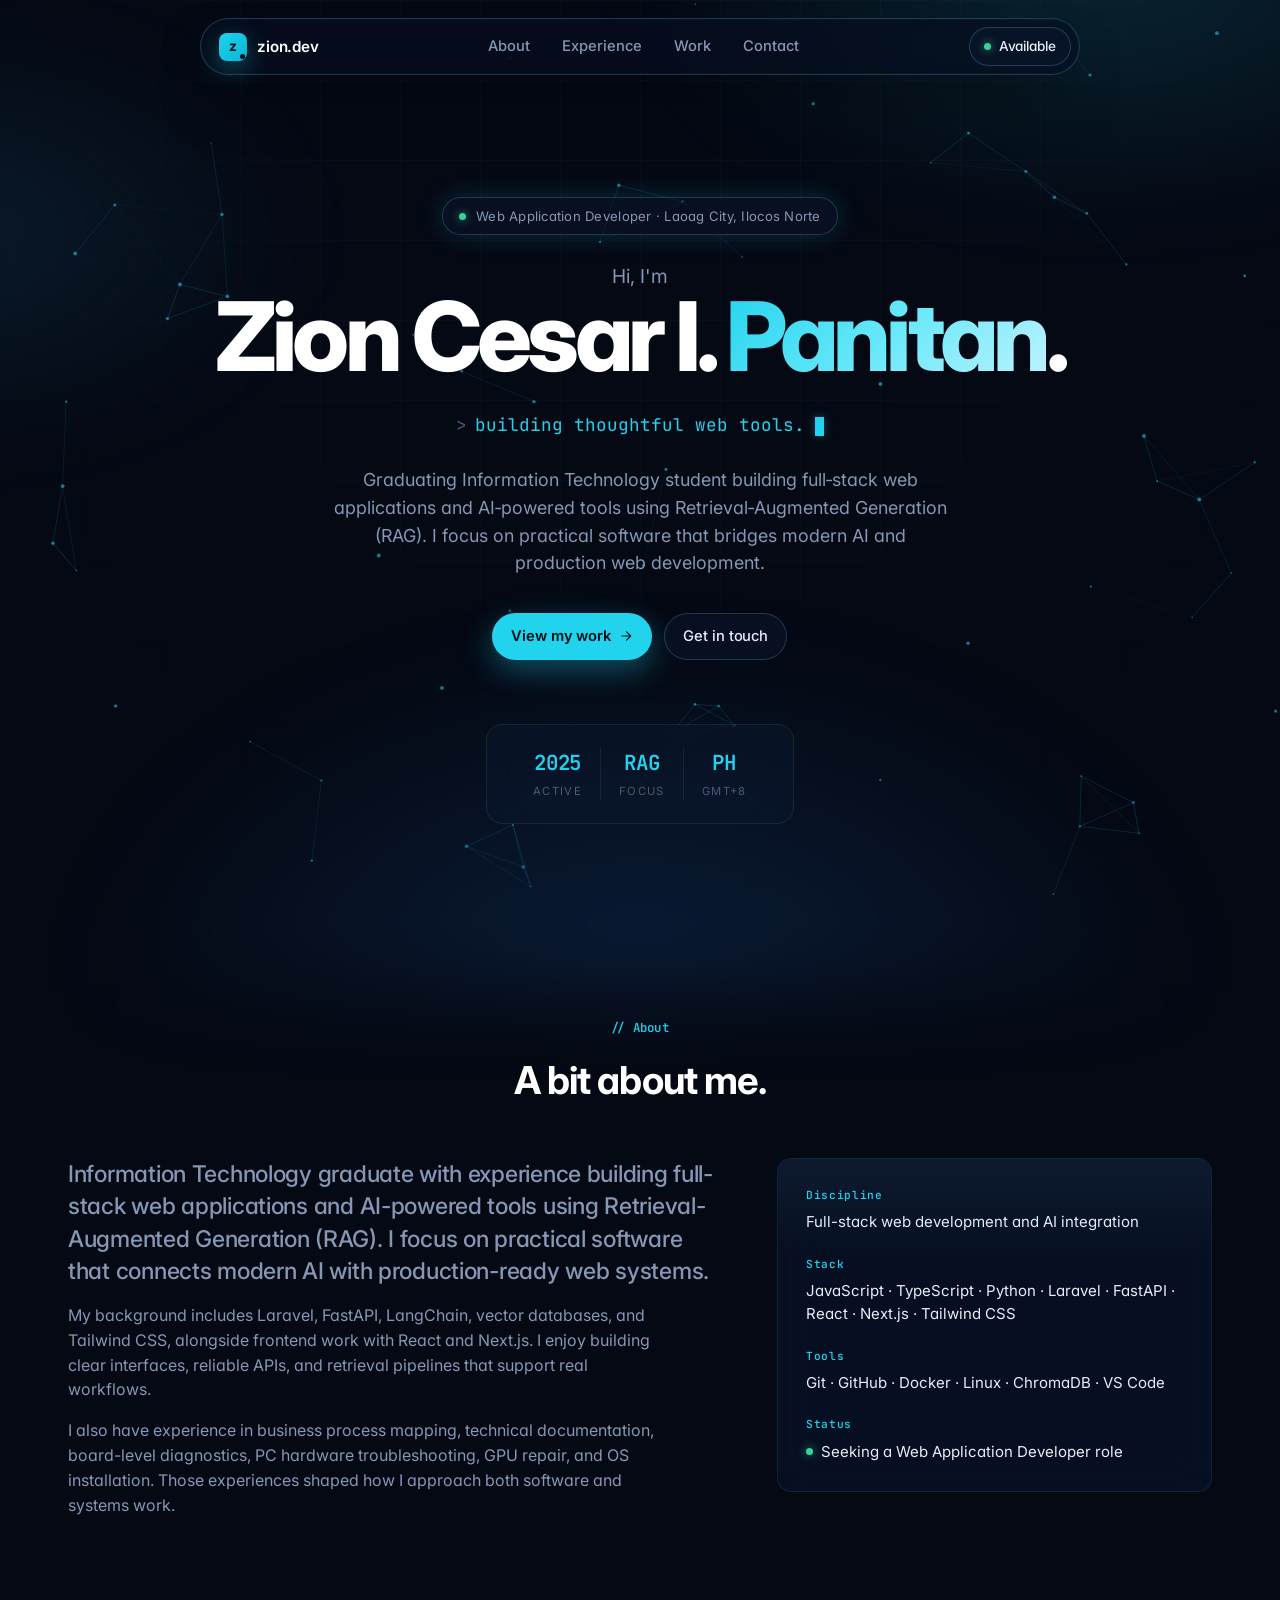
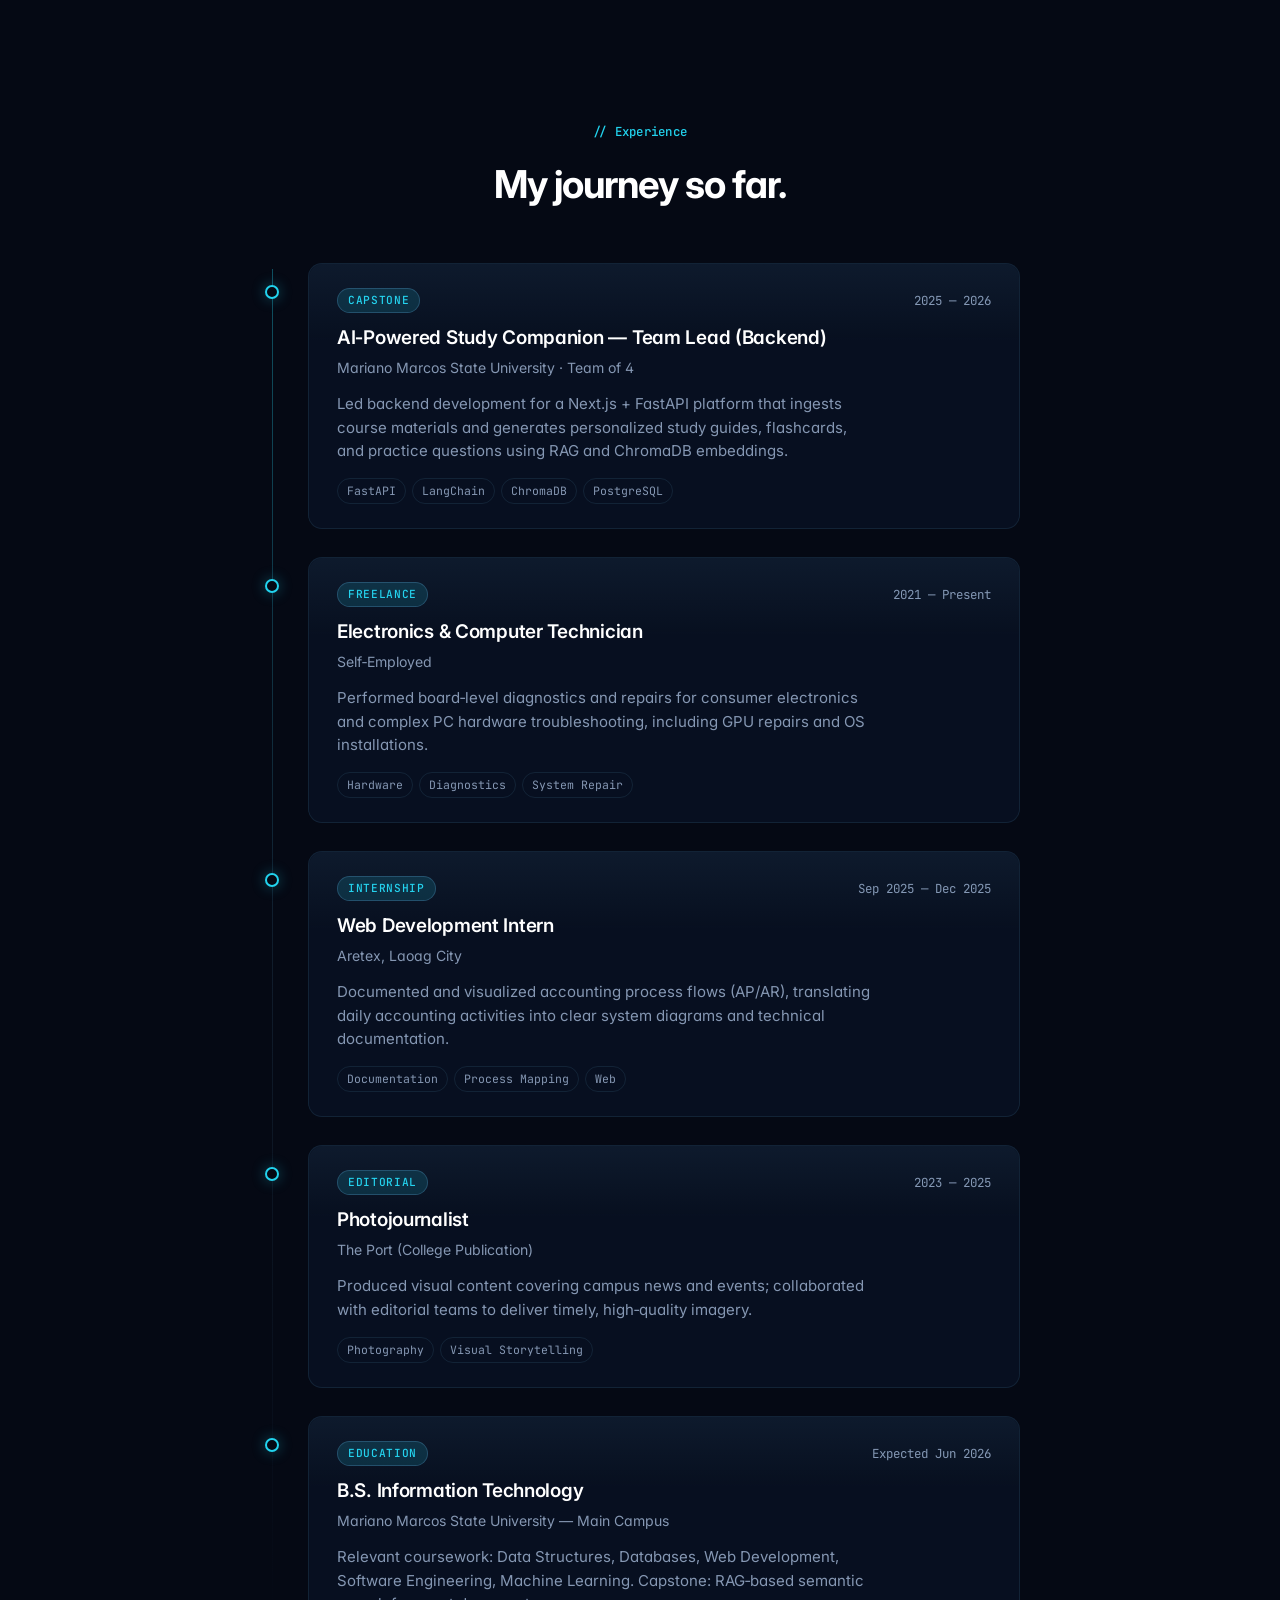
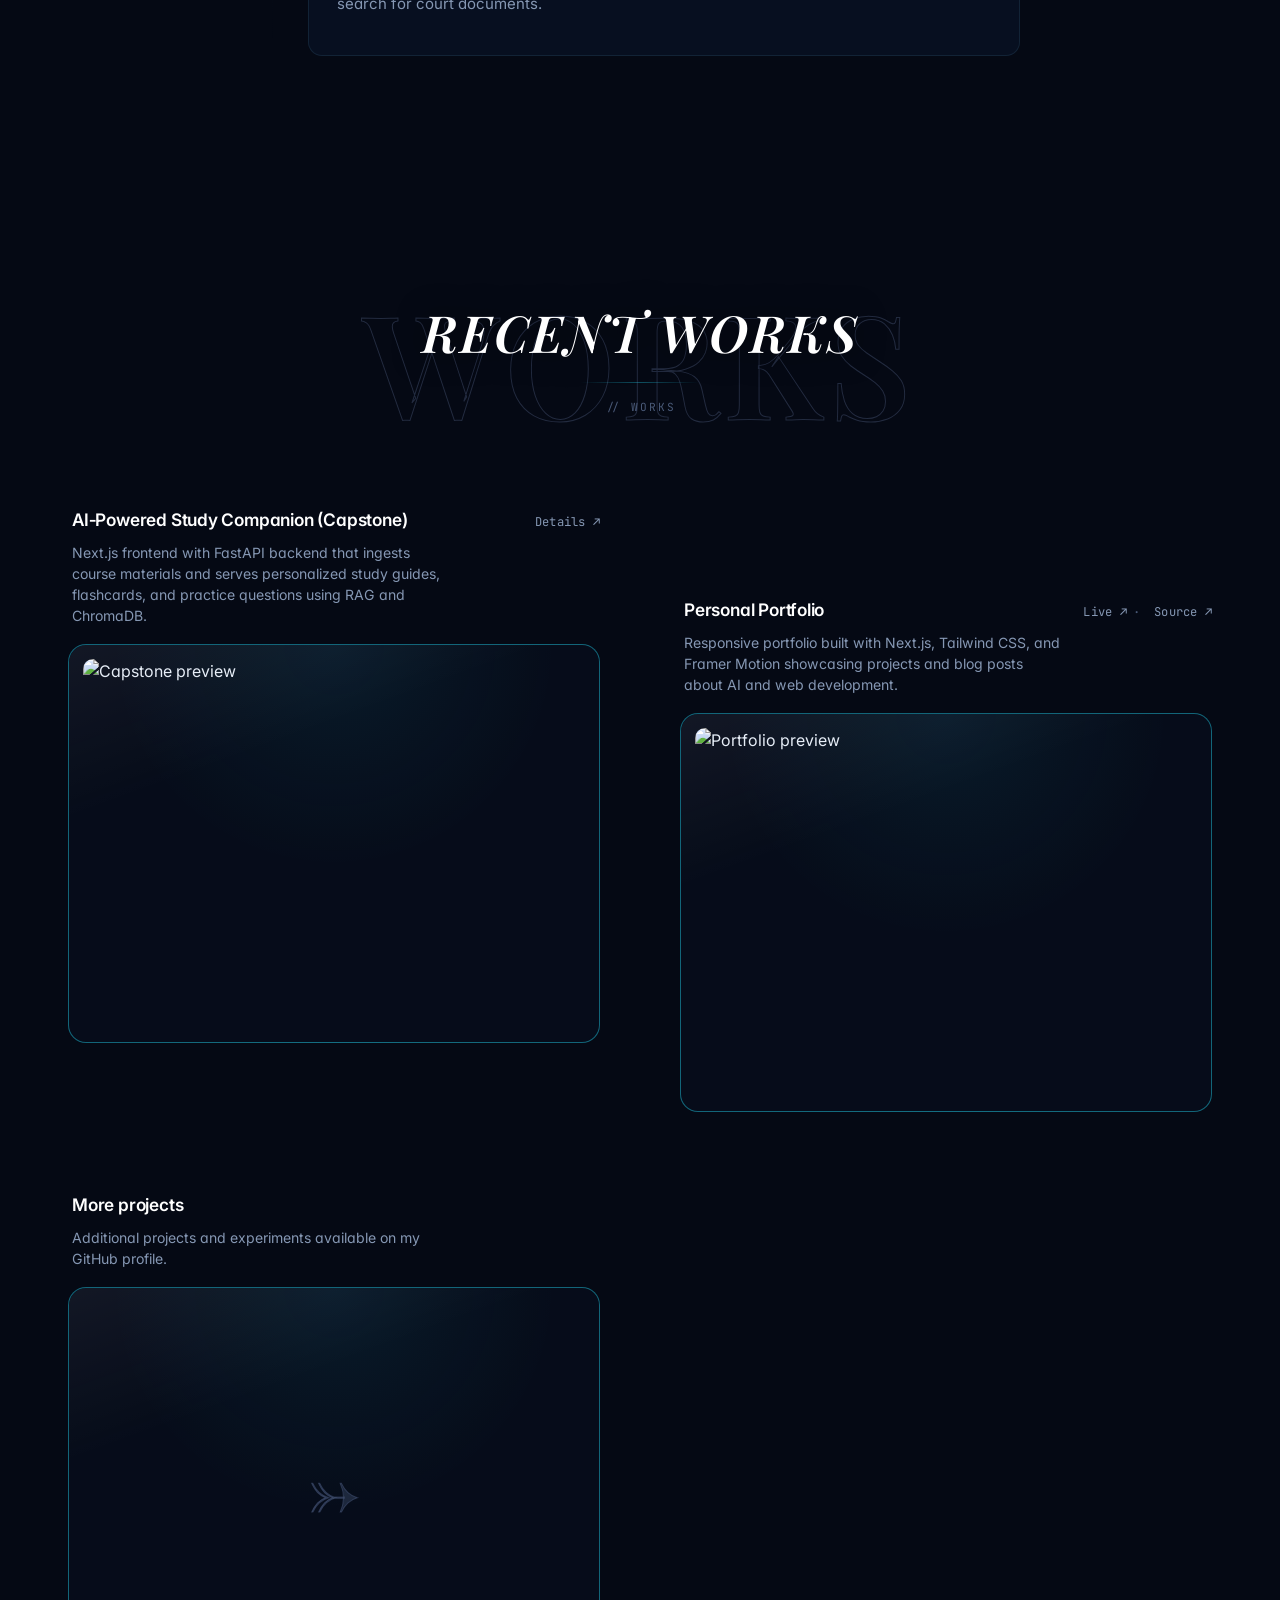
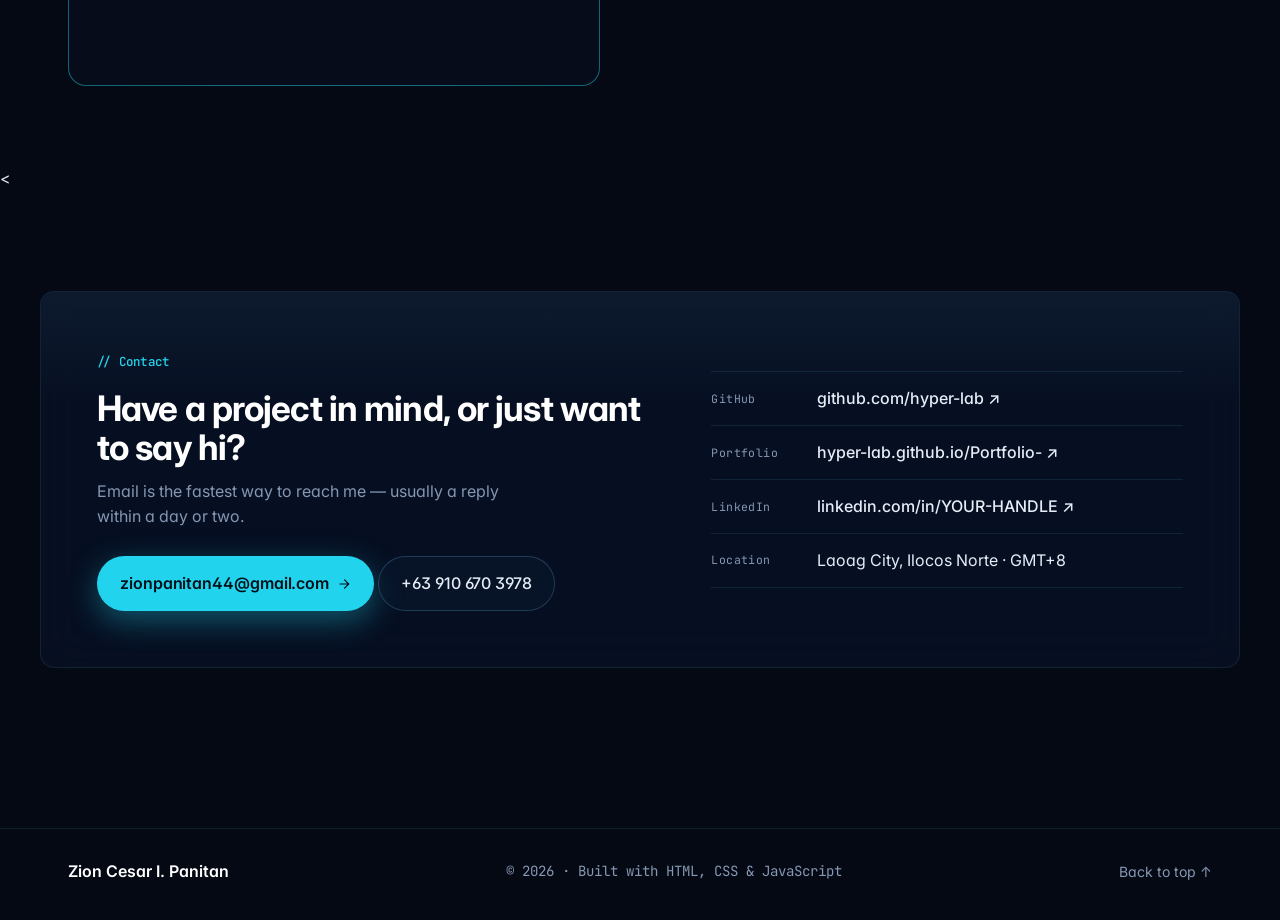
==== index.html @ 38866398 "Update about copy from resume" ====
<!DOCTYPE html>
<html lang="en">
<head>
  <meta charset="UTF-8" />
  <meta name="viewport" content="width=device-width, initial-scale=1.0" />
  <meta name="description" content="Information Technology graduate building full-stack web applications and AI-powered tools with RAG, FastAPI, Next.js, and Laravel." />
  <meta name="theme-color" content="#050914" />
  <title>Zion Cesar Panitan - Web Application Developer</title>

  <link rel="preconnect" href="https://fonts.googleapis.com" />
  <link rel="preconnect" href="https://fonts.gstatic.com" crossorigin />
  <link href="https://fonts.googleapis.com/css2?family=Inter:wght@300;400;500;600;700;800;900&family=JetBrains+Mono:wght@400;500&family=Playfair+Display:ital,wght@0,500;0,600;1,500;1,600&display=swap" rel="stylesheet" />

  <link rel="stylesheet" href="styles.css" />
</head>
<body>

  <canvas id="bg-canvas" aria-hidden="true"></canvas>
  <div class="grid-lines" aria-hidden="true"></div>
  <div class="bloom" aria-hidden="true"></div>

  <header class="site-header">
    <div class="nav-shell">
      <a href="#top" class="brand">
        <span class="brand-mark">
          <span>z</span>
          <span class="mark-dot"></span>
        </span>
        <span class="brand-text">zion.dev</span>
      </a>
      <nav class="nav">
        <ul class="nav-links" id="navLinks">
          <li><a href="#about">About</a></li>
          <li><a href="#experience">Experience</a></li>
          <li><a href="#work">Work</a></li>
          <li><a href="#contact">Contact</a></li>
        </ul>
      </nav>
      <div class="nav-actions">
        <a class="btn btn-pill-ghost" href="#contact">
          <span class="dot-live" aria-hidden="true"></span>
          <span>Available</span>
        </a>
        <button class="nav-toggle" aria-label="Open menu" aria-expanded="false">
          <span></span><span></span>
        </button>
      </div>
    </div>
  </header>

  <main id="top">
    <!-- HERO -->
    <section class="hero">
      <div class="container hero-inner">
        <p class="eyebrow" data-reveal>
          <span class="dot-live" aria-hidden="true"></span>
          <span>Web Application Developer · Laoag City, Ilocos Norte</span>
        </p>

        <h1 class="hero-title" data-reveal>
          <span class="hero-hi">Hi, I'm</span>
          <span class="hero-name">
            Zion Cesar I. <span class="title-accent">Panitan</span>.
          </span>
        </h1>

        <p class="hero-typing" data-reveal>
          <span class="prompt">&gt;</span>
          <span id="typed"></span><span class="caret" aria-hidden="true"></span>
        </p>

        <p class="hero-statement" data-reveal>
          Graduating Information Technology student building full‑stack web applications and AI‑powered tools using Retrieval‑Augmented Generation (RAG). I focus on practical software that bridges modern AI and production web development.
        </p>

        <div class="hero-actions" data-reveal>
          <a class="btn btn-primary" href="#work">
            View my work
            <svg width="14" height="14" viewBox="0 0 24 24" fill="none" stroke="currentColor" stroke-width="2" stroke-linecap="round" stroke-linejoin="round"><path d="M5 12h14M13 5l7 7-7 7"/></svg>
          </a>
          <a class="btn btn-ghost" href="#contact">Get in touch</a>
        </div>

        <div class="hero-stats" data-reveal>
          <div class="stat">
            <span class="stat-num">2025</span>
            <span class="stat-label">Active</span>
          </div>
          <div class="stat">
            <span class="stat-num">RAG</span>
            <span class="stat-label">Focus</span>
          </div>
          <div class="stat">
            <span class="stat-num">PH</span>
            <span class="stat-label">GMT+8</span>
          </div>
        </div>
      </div>
    </section>

    <!-- ABOUT -->
    <section id="about" class="about">
      <div class="container">
        <header class="section-head" data-reveal>
          <span class="section-label">// About</span>
          <h2 class="section-title">A bit about me.</h2>
        </header>

        <div class="about-cols">
          <div class="about-bio" data-reveal>
            <p class="about-lead">
              Information Technology graduate with experience building full-stack web applications and AI-powered tools using Retrieval-Augmented Generation (RAG). I focus on practical software that connects modern AI with production-ready web systems.
            </p>
            <p>
              My background includes Laravel, FastAPI, LangChain, vector databases, and Tailwind CSS, alongside frontend work with React and Next.js. I enjoy building clear interfaces, reliable APIs, and retrieval pipelines that support real workflows.
            </p>
            <p>
              I also have experience in business process mapping, technical documentation, board-level diagnostics, PC hardware troubleshooting, GPU repair, and OS installation. Those experiences shaped how I approach both software and systems work.
            </p>
          </div>

          <aside class="about-aside glass" data-reveal>
            <div class="aside-block">
              <h4>Discipline</h4>
              <p>Full-stack web development and AI integration</p>
            </div>
            <div class="aside-block">
              <h4>Stack</h4>
              <p>JavaScript · TypeScript · Python · Laravel · FastAPI · React · Next.js · Tailwind CSS</p>
            </div>
            <div class="aside-block">
              <h4>Tools</h4>
              <p>Git · GitHub · Docker · Linux · ChromaDB · VS Code</p>
            </div>
            <div class="aside-block">
              <h4>Status</h4>
              <p><span class="dot-live"></span> Seeking a Web Application Developer role</p>
            </div>
          </aside>
        </div>
      </div>
    </section>

    <!-- EXPERIENCE / TIMELINE -->
    <section id="experience" class="experience">
      <div class="container">
        <header class="section-head" data-reveal>
          <span class="section-label">// Experience</span>
          <h2 class="section-title">My journey so far.</h2>
        </header>

        <ol class="timeline" role="list">
          <li class="tl-item" data-reveal>
            <span class="tl-dot" aria-hidden="true"></span>
            <article class="tl-card glass">
              <header class="tl-head">
                <span class="tl-tag">Capstone</span>
                <span class="tl-date">2025 — 2026</span>
              </header>
              <h3 class="tl-role">AI‑Powered Study Companion — Team Lead (Backend)</h3>
              <p class="tl-org">Mariano Marcos State University · Team of 4</p>
              <p class="tl-body">
                Led backend development for a Next.js + FastAPI platform that ingests course materials and generates personalized study guides, flashcards, and practice questions using RAG and ChromaDB embeddings.
              </p>
              <ul class="tl-tags">
                <li>FastAPI</li><li>LangChain</li><li>ChromaDB</li><li>PostgreSQL</li>
              </ul>
            </article>
          </li>

          <li class="tl-item" data-reveal>
            <span class="tl-dot" aria-hidden="true"></span>
            <article class="tl-card glass">
              <header class="tl-head">
                <span class="tl-tag">Freelance</span>
                <span class="tl-date">2021 — Present</span>
              </header>
              <h3 class="tl-role">Electronics &amp; Computer Technician</h3>
              <p class="tl-org">Self‑Employed</p>
              <p class="tl-body">
                Performed board‑level diagnostics and repairs for consumer electronics and complex PC hardware troubleshooting, including GPU repairs and OS installations.
              </p>
              <ul class="tl-tags">
                <li>Hardware</li><li>Diagnostics</li><li>System Repair</li>
              </ul>
            </article>
          </li>

          <li class="tl-item" data-reveal>
            <span class="tl-dot" aria-hidden="true"></span>
            <article class="tl-card glass">
              <header class="tl-head">
                <span class="tl-tag">Internship</span>
                <span class="tl-date">Sep 2025 — Dec 2025</span>
              </header>
              <h3 class="tl-role">Web Development Intern</h3>
              <p class="tl-org">Aretex, Laoag City</p>
              <p class="tl-body">
                Documented and visualized accounting process flows (AP/AR), translating daily accounting activities into clear system diagrams and technical documentation.
              </p>
              <ul class="tl-tags">
                <li>Documentation</li><li>Process Mapping</li><li>Web</li>
              </ul>
            </article>
          </li>

          <li class="tl-item" data-reveal>
            <span class="tl-dot" aria-hidden="true"></span>
            <article class="tl-card glass">
              <header class="tl-head">
                <span class="tl-tag">Editorial</span>
                <span class="tl-date">2023 — 2025</span>
              </header>
              <h3 class="tl-role">Photojournalist</h3>
              <p class="tl-org">The Port (College Publication)</p>
              <p class="tl-body">
                Produced visual content covering campus news and events; collaborated with editorial teams to deliver timely, high‑quality imagery.
              </p>
              <ul class="tl-tags">
                <li>Photography</li><li>Visual Storytelling</li>
              </ul>
            </article>
          </li>

          <li class="tl-item" data-reveal>
            <span class="tl-dot" aria-hidden="true"></span>
            <article class="tl-card glass">
              <header class="tl-head">
                <span class="tl-tag">Education</span>
                <span class="tl-date">Expected Jun 2026</span>
              </header>
              <h3 class="tl-role">B.S. Information Technology</h3>
              <p class="tl-org">Mariano Marcos State University — Main Campus</p>
              <p class="tl-body">
                Relevant coursework: Data Structures, Databases, Web Development, Software Engineering, Machine Learning. Capstone: RAG‑based semantic search for court documents.
              </p>
            </article>
          </li>
        </ol>
      </div>
    </section>

    <!-- PREVIOUS WORK -->
    <section id="work" class="works-section">
      <div class="container">
        <header class="works-head" data-reveal>
          <h2 class="works-title">
            <span class="works-title-ghost" aria-hidden="true">WORKS</span>
            <span class="works-title-real">Recent Works</span>
          </h2>
          <span class="works-rule" aria-hidden="true"></span>
          <span class="works-bottom-label">// works</span>
        </header>

        <ul class="works-cards" role="list">
          <li class="wc-item" data-reveal>
            <header class="wc-meta">
              <div class="wc-meta-top">
                <h3 class="wc-title">AI‑Powered Study Companion (Capstone)</h3>
                <div class="wc-links">
                  <a href="#" target="_blank" rel="noopener">Details ↗</a>
                </div>
              </div>
              <p class="wc-desc">Next.js frontend with FastAPI backend that ingests course materials and serves personalized study guides, flashcards, and practice questions using RAG and ChromaDB.</p>
            </header>
            <a class="wc-card" href="#" target="_blank" rel="noopener">
              <img src="https://via.placeholder.com/640x360?text=Capstone+Preview" alt="Capstone preview" loading="lazy" />
            </a>
          </li>

          <li class="wc-item" data-reveal>
            <header class="wc-meta">
              <div class="wc-meta-top">
                <h3 class="wc-title">Personal Portfolio</h3>
                <div class="wc-links">
                  <a href="https://hyper-lab.github.io/Portfolio-/" target="_blank" rel="noopener">Live ↗</a>
                  <a href="https://github.com/hyper-lab/Portfolio-" target="_blank" rel="noopener">Source ↗</a>
                </div>
              </div>
              <p class="wc-desc">Responsive portfolio built with Next.js, Tailwind CSS, and Framer Motion showcasing projects and blog posts about AI and web development.</p>
            </header>
            <a class="wc-card" href="https://hyper-lab.github.io/Portfolio-/" target="_blank" rel="noopener">
              <img src="https://via.placeholder.com/640x360?text=Portfolio+Preview" alt="Portfolio preview" loading="lazy" />
            </a>
          </li>

          <li class="wc-item" data-reveal>
            <header class="wc-meta">
              <h3 class="wc-title">More projects</h3>
              <p class="wc-desc">Additional projects and experiments available on my GitHub profile.</p>
            </header>
            <a class="wc-card wc-card-empty" href="https://github.com/hyper-lab" target="_blank" rel="noopener">
              <span class="wc-empty">→</span>
            </a>
          </li>
        </ul>
      </div>
    </section>

    <             
    <section id="contact" class="contact">
      <div class="container contact-shell glass" data-reveal>
        <div class="contact-text">
          <span class="section-label">// Contact</span>
          <h2 class="contact-headline">
            Have a project in mind, or just want to say hi?
          </h2>
          <p class="contact-sub">Email is the fastest way to reach me — usually a reply within a day or two.</p>

          <a class="btn btn-primary btn-lg" href="mailto:zionpanitan44@gmail.com">
            zionpanitan44@gmail.com
            <svg width="14" height="14" viewBox="0 0 24 24" fill="none" stroke="currentColor" stroke-width="2" stroke-linecap="round" stroke-linejoin="round"><path d="M5 12h14M13 5l7 7-7 7"/></svg>
          </a>
          <a class="btn btn-ghost btn-lg" href="tel:+639106703978">+63 910 670 3978</a>
        </div>

        <ul class="contact-list">
          <li>
            <span class="ck">GitHub</span>
            <a href="https://github.com/hyper-lab" target="_blank" rel="noopener">github.com/hyper-lab ↗</a>
          </li>
          <li>
            <span class="ck">Portfolio</span>
            <a href="https://hyper-lab.github.io/Portfolio-/" target="_blank" rel="noopener">hyper-lab.github.io/Portfolio- ↗</a>
          </li>
          <li>
            <span class="ck">LinkedIn</span>
            <a href="https://linkedin.com/in/YOUR-HANDLE" target="_blank" rel="noopener">linkedin.com/in/YOUR-HANDLE ↗</a>
          </li>
          <li>
            <span class="ck">Location</span>
            <span>Laoag City, Ilocos Norte · GMT+8</span>
          </li>
        </ul>
      </div>
    </section>
  </main>

  <footer class="site-footer">
    <div class="container footer-inner">
      <p class="foot-name">Zion Cesar I. Panitan</p>
      <p class="foot-meta">© <span id="year"></span> · Built with HTML, CSS &amp; JavaScript</p>
      <a href="#top" class="foot-top">Back to top ↑</a>
    </div>
  </footer>

  <script src="script.js"></script>
</body>
</html>
---- styles.css ----
/* ============ Tokens ============ */
:root {
  --bg: #050914;
  --bg-2: #07101e;
  --bg-3: #0a1730;
  --ink: #e6edf7;
  --ink-strong: #ffffff;
  --muted: #8597b3;
  --muted-2: #4a5a78;
  --line: rgba(120, 200, 255, 0.10);
  --line-strong: rgba(120, 200, 255, 0.22);
  --line-grid: rgba(120, 200, 255, 0.05);
  --accent: #22d3ee;
  --accent-2: #06b6d4;
  --accent-3: #67e8f9;
  --accent-soft: rgba(34, 211, 238, 0.14);
  --accent-glow: rgba(34, 211, 238, 0.35);
  --accent-glow-soft: rgba(34, 211, 238, 0.18);
  --glass-bg: rgba(13, 25, 48, 0.45);
  --glass-bg-strong: rgba(20, 35, 65, 0.6);
  --shadow-soft: 0 30px 60px -20px rgba(0, 0, 0, 0.7);
  --shadow-glow: 0 30px 80px -20px rgba(34, 211, 238, 0.25);
  --max-w: 1200px;
  --gutter: 28px;
  --radius: 14px;
}

* { box-sizing: border-box; }
html {
  scroll-behavior: smooth;
  background: var(--bg);
}
body {
  margin: 0;
  font-family: "Inter", -apple-system, BlinkMacSystemFont, "Segoe UI", Roboto, sans-serif;
  font-size: 16px;
  line-height: 1.55;
  background: transparent;
  color: var(--ink);
  -webkit-font-smoothing: antialiased;
  -moz-osx-font-smoothing: grayscale;
  font-feature-settings: "ss01", "cv11", "calt";
  overflow-x: hidden;
  position: relative;
  z-index: 0;
}
.site-header, main, .site-footer { position: relative; z-index: 1; }
img, svg { display: block; max-width: 100%; }
a { color: inherit; text-decoration: none; }
::selection { background: var(--accent); color: #001018; }

.container {
  width: 100%;
  max-width: var(--max-w);
  margin-inline: auto;
  padding-inline: var(--gutter);
}

/* ============ Animated background ============ */
#bg-canvas {
  position: fixed;
  inset: 0;
  width: 100%;
  height: 100%;
  z-index: -3;
  pointer-events: none;
}
.grid-lines {
  position: fixed;
  inset: 0;
  z-index: -2;
  pointer-events: none;
  background-image:
    linear-gradient(var(--line-grid) 1px, transparent 1px),
    linear-gradient(90deg, var(--line-grid) 1px, transparent 1px);
  background-size: 80px 80px;
  -webkit-mask-image: radial-gradient(ellipse at 50% 0%, black 35%, transparent 80%);
  mask-image: radial-gradient(ellipse at 50% 0%, black 35%, transparent 80%);
  opacity: 0.6;
}
.bloom {
  position: fixed;
  inset: -10%;
  z-index: -1;
  pointer-events: none;
  background:
    radial-gradient(45% 35% at 80% 5%, var(--accent-soft), transparent 70%),
    radial-gradient(35% 30% at 5% 30%, rgba(56, 189, 248, 0.10), transparent 70%),
    radial-gradient(45% 40% at 50% 100%, rgba(15, 50, 95, 0.5), transparent 80%);
  filter: blur(40px);
}

/* ============ Glass utility ============ */
.glass {
  position: relative;
  background: var(--glass-bg);
  border: 1px solid var(--line);
  border-radius: var(--radius);
  backdrop-filter: blur(20px) saturate(140%);
  -webkit-backdrop-filter: blur(20px) saturate(140%);
}
.glass::before {
  content: "";
  position: absolute; inset: 0;
  border-radius: inherit;
  pointer-events: none;
  background: linear-gradient(180deg, rgba(120, 200, 255, 0.06), rgba(120, 200, 255, 0) 30%);
}

/* ============ Reveal animation ============ */
[data-reveal] {
  opacity: 0;
  transform: translateY(20px);
  transition: opacity 0.7s cubic-bezier(0.22, 1, 0.36, 1), transform 0.7s cubic-bezier(0.22, 1, 0.36, 1);
  will-change: opacity, transform;
}
[data-reveal].is-visible {
  opacity: 1;
  transform: translateY(0);
}

/* ============ Header ============ */
.site-header {
  position: sticky; top: 18px; z-index: 50;
  padding-inline: var(--gutter);
}
.nav-shell {
  display: flex;
  align-items: center;
  gap: 18px;
  width: 100%;
  max-width: 880px;
  margin-inline: auto;
  padding: 8px 8px 8px 18px;
  background: rgba(8, 14, 28, 0.7);
  backdrop-filter: blur(20px) saturate(180%);
  -webkit-backdrop-filter: blur(20px) saturate(180%);
  border: 1px solid var(--line-strong);
  border-radius: 999px;
  box-shadow: var(--shadow-soft), 0 0 0 1px rgba(34, 211, 238, 0.04) inset;
}
.brand {
  display: inline-flex;
  align-items: center;
  gap: 10px;
  color: var(--ink-strong);
  font-weight: 600;
  letter-spacing: -0.01em;
  font-size: 0.95rem;
}
.brand-mark {
  position: relative;
  width: 28px; height: 28px;
  display: inline-grid; place-items: center;
  background: linear-gradient(135deg, var(--accent), var(--accent-2));
  color: #001018;
  border-radius: 8px;
  font-weight: 700;
  font-size: 0.85rem;
  box-shadow: 0 8px 24px var(--accent-glow);
}
.brand-mark .mark-dot {
  position: absolute; right: 2px; bottom: 2px;
  width: 5px; height: 5px;
  background: #001018;
  border-radius: 999px;
}

.nav { margin-inline: auto; }
.nav-links {
  display: flex; gap: 4px;
  list-style: none; padding: 0; margin: 0;
}
.nav-links a {
  display: inline-block;
  padding: 8px 14px;
  border-radius: 999px;
  color: var(--muted);
  font-size: 0.92rem;
  font-weight: 500;
  transition: color 0.18s, background 0.18s;
}
.nav-links a:hover {
  color: var(--accent);
  background: var(--accent-soft);
}

.nav-actions { display: flex; gap: 8px; align-items: center; }

.btn {
  display: inline-flex;
  align-items: center;
  gap: 8px;
  padding: 11px 18px;
  border-radius: 999px;
  font-size: 0.92rem;
  font-weight: 500;
  letter-spacing: -0.005em;
  border: 1px solid transparent;
  transition: transform 0.18s, background 0.18s, border-color 0.18s, box-shadow 0.18s, color 0.18s;
  cursor: pointer;
}
.btn-sm { padding: 9px 16px; font-size: 0.88rem; }
.btn-lg { padding: 14px 22px; font-size: 1rem; }
.btn-primary {
  background: var(--accent);
  color: #001018;
  font-weight: 600;
  box-shadow: 0 10px 30px var(--accent-glow), 0 0 0 1px rgba(34, 211, 238, 0.3) inset;
}
.btn-primary:hover {
  transform: translateY(-1px);
  background: var(--accent-3);
  box-shadow: 0 14px 40px var(--accent-glow), 0 0 0 1px rgba(34, 211, 238, 0.4) inset;
}
.btn-primary svg { transition: transform 0.18s; }
.btn-primary:hover svg { transform: translate(2px, -2px); }

.btn-ghost {
  background: var(--glass-bg);
  border-color: var(--line-strong);
  color: var(--ink);
}
.btn-ghost:hover {
  background: var(--glass-bg-strong);
  border-color: var(--accent);
  color: var(--accent);
  box-shadow: 0 0 24px var(--accent-glow-soft);
}
.btn-pill-ghost {
  display: inline-flex;
  align-items: center;
  gap: 8px;
  padding: 8px 14px;
  background: var(--glass-bg);
  border: 1px solid var(--line-strong);
  color: var(--ink);
  font-size: 0.85rem;
  font-weight: 500;
  border-radius: 999px;
  transition: background 0.18s, border-color 0.18s, box-shadow 0.18s;
}
.btn-pill-ghost:hover {
  background: var(--glass-bg-strong);
  border-color: var(--accent);
  box-shadow: 0 0 18px var(--accent-glow-soft);
}
.dot-live {
  width: 7px; height: 7px;
  background: #34d399;
  border-radius: 999px;
  display: inline-block;
  box-shadow: 0 0 10px rgba(52, 211, 153, 0.7);
  position: relative;
  animation: pulse-dot 2s ease-in-out infinite;
}
@keyframes pulse-dot {
  0%, 100% { box-shadow: 0 0 8px rgba(52, 211, 153, 0.5); }
  50%      { box-shadow: 0 0 18px rgba(52, 211, 153, 0.9); }
}

.nav-toggle {
  display: none;
  flex-direction: column; gap: 4px;
  background: transparent;
  border: 1px solid var(--line-strong);
  border-radius: 999px;
  width: 38px; height: 38px;
  align-items: center; justify-content: center;
  cursor: pointer;
  color: var(--ink);
}
.nav-toggle span {
  display: block; width: 14px; height: 1.5px;
  background: currentColor;
  transition: transform 0.2s;
}
.nav-toggle[aria-expanded="true"] span:nth-child(1) { transform: translateY(2.5px) rotate(45deg); }
.nav-toggle[aria-expanded="true"] span:nth-child(2) { transform: translateY(-2.5px) rotate(-45deg); }

/* ============ Hero ============ */
.hero { padding: 80px 0 0; position: relative; }
.hero-inner {
  display: flex;
  flex-direction: column;
  align-items: center;
  text-align: center;
  padding-block: 60px 90px;
}

.eyebrow {
  display: inline-flex;
  align-items: center;
  gap: 10px;
  margin: 0 0 32px;
  padding: 8px 16px;
  background: var(--glass-bg);
  border: 1px solid var(--line-strong);
  border-radius: 999px;
  font-size: 0.82rem;
  letter-spacing: 0.02em;
  color: var(--muted);
  box-shadow: 0 0 24px var(--accent-glow-soft);
}
.dot-sep { color: var(--muted-2); }

.hero-title {
  margin: 0;
  font-size: clamp(2.6rem, 8vw, 6rem);
  font-weight: 800;
  letter-spacing: -0.05em;
  line-height: 0.95;
  color: var(--ink-strong);
  display: flex;
  flex-direction: column;
  gap: 6px;
}
.hero-hi {
  font-size: clamp(1rem, 1.6vw, 1.2rem);
  font-weight: 400;
  letter-spacing: 0;
  color: var(--muted);
  text-transform: none;
}
.hero-name {
  display: block;
}
.title-accent {
  background: linear-gradient(135deg, var(--accent), var(--accent-3) 50%, #c4f3ff);
  -webkit-background-clip: text;
  background-clip: text;
  color: transparent;
  position: relative;
}

.hero-typing {
  margin: 28px 0 0;
  font-family: "JetBrains Mono", ui-monospace, SFMono-Regular, Menlo, monospace;
  font-size: clamp(0.95rem, 1.4vw, 1.1rem);
  color: var(--accent);
  display: inline-flex;
  align-items: center;
  gap: 8px;
  min-height: 1.5em;
}
.hero-typing .prompt { color: var(--muted-2); }
.hero-typing .caret {
  display: inline-block;
  width: 9px; height: 1.1em;
  background: var(--accent);
  margin-left: 2px;
  transform: translateY(2px);
  animation: caret-blink 1s steps(2, start) infinite;
  box-shadow: 0 0 10px var(--accent-glow);
}
@keyframes caret-blink {
  to { opacity: 0; }
}

.hero-statement {
  margin: 28px 0 36px;
  font-size: clamp(1rem, 1.4vw, 1.15rem);
  color: var(--muted);
  max-width: 56ch;
}
.hero-actions { display: flex; gap: 12px; flex-wrap: wrap; justify-content: center; }

.hero-stats {
  display: flex;
  gap: 0;
  margin-top: 64px;
  padding: 22px 28px;
  background: var(--glass-bg);
  border: 1px solid var(--line);
  border-radius: 16px;
  backdrop-filter: blur(14px);
  -webkit-backdrop-filter: blur(14px);
}
.hero-stats .stat {
  flex: 1;
  display: flex;
  flex-direction: column;
  align-items: center;
  gap: 4px;
  padding: 0 18px;
  border-right: 1px solid var(--line);
}
.hero-stats .stat:last-child { border-right: 0; }
.stat-num {
  font-family: "JetBrains Mono", ui-monospace, monospace;
  font-size: 1.3rem;
  font-weight: 600;
  color: var(--accent);
  letter-spacing: -0.01em;
}
.stat-label {
  font-size: 0.7rem;
  letter-spacing: 0.12em;
  text-transform: uppercase;
  color: var(--muted-2);
}

/* ============ Section heads ============ */
.section-head { margin-bottom: 48px; text-align: center; }
.section-label {
  display: inline-block;
  font-family: "JetBrains Mono", ui-monospace, monospace;
  font-size: 0.78rem;
  font-weight: 500;
  letter-spacing: 0.02em;
  color: var(--accent);
  margin-bottom: 14px;
}
.section-title {
  margin: 0;
  font-size: clamp(1.8rem, 3.2vw, 2.4rem);
  font-weight: 700;
  letter-spacing: -0.025em;
  color: var(--ink-strong);
}

/* ============ About ============ */
.about { padding: 100px 0; }
.about-cols {
  display: grid;
  grid-template-columns: 1.5fr 1fr;
  gap: 56px;
  align-items: start;
}
.about-lead {
  margin: 0 0 22px;
  font-size: clamp(1.2rem, 1.8vw, 1.5rem);
  font-weight: 500;
  letter-spacing: -0.012em;
  line-height: 1.4;
  color: var(--ink-strong);
  max-width: 32ch;
}
.about-bio p { margin: 0 0 16px; max-width: 60ch; color: var(--muted); }
.about-bio p:last-child { margin: 0; }

.about-aside {
  padding: 28px;
  display: grid;
  grid-template-columns: 1fr;
  gap: 22px;
  transition: border-color 0.3s, box-shadow 0.3s;
}
.about-aside:hover {
  border-color: var(--line-strong);
  box-shadow: 0 0 40px var(--accent-glow-soft);
}
.aside-block h4 {
  margin: 0 0 6px;
  font-family: "JetBrains Mono", ui-monospace, monospace;
  font-size: 0.7rem;
  font-weight: 500;
  letter-spacing: 0.06em;
  color: var(--accent);
}
.aside-block p { margin: 0; font-size: 0.94rem; color: var(--ink); display: flex; align-items: center; gap: 8px; }

/* ============ Experience timeline ============ */
.experience { padding: 100px 0; }
.timeline {
  list-style: none;
  margin: 0 auto;
  padding: 0;
  position: relative;
  max-width: 760px;
}
.timeline::before {
  content: "";
  position: absolute;
  left: 12px;
  top: 6px;
  bottom: 6px;
  width: 1px;
  background: linear-gradient(180deg, var(--accent-glow), var(--line) 50%, transparent);
}
.tl-item {
  position: relative;
  padding-left: 48px;
  margin-bottom: 28px;
}
.tl-item:last-child { margin-bottom: 0; }
.tl-dot {
  position: absolute;
  left: 5px;
  top: 22px;
  width: 14px;
  height: 14px;
  border-radius: 999px;
  background: var(--bg);
  border: 2px solid var(--accent);
  box-shadow: 0 0 14px var(--accent-glow);
}
.tl-card {
  padding: 24px 28px;
  transition: transform 0.28s, border-color 0.28s, box-shadow 0.28s;
}
.tl-card:hover {
  transform: translateY(-3px);
  border-color: var(--line-strong);
  box-shadow: 0 0 50px var(--accent-glow-soft);
}
.tl-head {
  display: flex;
  align-items: center;
  justify-content: space-between;
  flex-wrap: wrap;
  gap: 10px;
  margin-bottom: 10px;
}
.tl-tag {
  font-family: "JetBrains Mono", ui-monospace, monospace;
  font-size: 0.7rem;
  font-weight: 500;
  letter-spacing: 0.06em;
  text-transform: uppercase;
  color: var(--accent);
  padding: 3px 10px;
  background: var(--accent-soft);
  border: 1px solid var(--line-strong);
  border-radius: 999px;
}
.tl-date {
  font-family: "JetBrains Mono", ui-monospace, monospace;
  font-size: 0.78rem;
  color: var(--muted);
}
.tl-role {
  margin: 0 0 4px;
  font-size: 1.18rem;
  font-weight: 600;
  letter-spacing: -0.015em;
  color: var(--ink-strong);
}
.tl-org {
  margin: 0 0 14px;
  font-size: 0.88rem;
  color: var(--muted);
}
.tl-body {
  margin: 0 0 16px;
  font-size: 0.94rem;
  color: var(--muted);
  max-width: 60ch;
}
.tl-tags {
  list-style: none;
  margin: 0; padding: 0;
  display: flex;
  flex-wrap: wrap;
  gap: 6px;
}
.tl-tags li {
  font-family: "JetBrains Mono", ui-monospace, monospace;
  font-size: 0.72rem;
  color: var(--muted);
  padding: 3px 9px;
  border: 1px solid var(--line);
  border-radius: 999px;
  transition: color 0.18s, border-color 0.18s;
}
.tl-card:hover .tl-tags li {
  color: var(--accent);
  border-color: var(--line-strong);
}

/* ============ Works section (layered title + zigzag cards) ============ */
.works-section { padding: 120px 0 80px; }

.works-head {
  position: relative;
  margin-bottom: 90px;
  text-align: center;
  padding-top: 30px;
}
.works-title {
  position: relative;
  margin: 0;
  display: inline-flex;
  flex-direction: column;
  align-items: center;
  line-height: 1;
}
.works-title-ghost {
  position: absolute;
  top: -38%;
  left: 50%;
  transform: translateX(-50%);
  font-family: "Playfair Display", "Times New Roman", serif;
  font-size: clamp(4rem, 12vw, 9rem);
  font-weight: 600;
  letter-spacing: 0.04em;
  color: transparent;
  -webkit-text-stroke: 1px rgba(140, 165, 220, 0.22);
  text-stroke: 1px rgba(140, 165, 220, 0.22);
  pointer-events: none;
  white-space: nowrap;
  z-index: 0;
  user-select: none;
}
.works-title-real {
  position: relative;
  z-index: 1;
  font-family: "Playfair Display", "Times New Roman", serif;
  font-style: italic;
  font-weight: 600;
  font-size: clamp(2rem, 4.2vw, 3.2rem);
  letter-spacing: 0.04em;
  text-transform: uppercase;
  color: var(--ink-strong);
  text-shadow: 0 0 30px rgba(0, 0, 0, 0.6);
}
.works-rule {
  display: block;
  width: 120px;
  height: 1px;
  margin: 22px auto 10px;
  background: linear-gradient(90deg, transparent, var(--accent-glow), transparent);
}
.works-bottom-label {
  display: inline-block;
  font-family: "JetBrains Mono", ui-monospace, monospace;
  font-size: 0.7rem;
  letter-spacing: 0.18em;
  text-transform: uppercase;
  color: var(--muted-2);
}

.works-cards {
  list-style: none;
  margin: 0;
  padding: 0;
  display: grid;
  grid-template-columns: 1fr 1fr;
  gap: 80px 80px;
}
.wc-item:nth-child(2n) {
  margin-top: 90px;
}
.wc-meta {
  margin: 0 0 18px 4px;
  display: flex;
  flex-direction: column;
  gap: 8px;
}
.wc-meta-top {
  display: flex;
  align-items: baseline;
  justify-content: space-between;
  gap: 14px;
  flex-wrap: wrap;
}
.wc-title {
  margin: 0;
  font-size: 1.08rem;
  font-weight: 600;
  letter-spacing: -0.012em;
  color: var(--ink-strong);
}
.wc-links {
  display: inline-flex;
  align-items: center;
  gap: 14px;
}
.wc-links a {
  font-family: "JetBrains Mono", ui-monospace, monospace;
  font-size: 0.76rem;
  letter-spacing: 0.02em;
  color: var(--muted);
  position: relative;
  transition: color 0.18s;
}
.wc-links a:hover { color: var(--accent); }
.wc-links a + a::before {
  content: "·";
  color: var(--muted-2);
  margin-right: 14px;
  margin-left: -8px;
}
.wc-desc {
  margin: 0;
  font-size: 0.88rem;
  line-height: 1.5;
  color: var(--muted);
  max-width: 42ch;
}
.wc-card {
  display: block;
  position: relative;
  border: 1px solid rgba(34, 211, 238, 0.45);
  border-radius: 18px;
  padding: 14px;
  background:
    radial-gradient(60% 80% at 50% 0%, rgba(34, 211, 238, 0.08), transparent 70%),
    rgba(8, 16, 32, 0.55);
  backdrop-filter: blur(14px);
  -webkit-backdrop-filter: blur(14px);
  overflow: hidden;
  aspect-ratio: 4 / 3;
  transition: transform 0.32s cubic-bezier(0.22, 1, 0.36, 1),
              border-color 0.32s,
              box-shadow 0.32s;
}
.wc-card::before {
  content: "";
  position: absolute;
  inset: 0;
  border-radius: inherit;
  pointer-events: none;
  background: linear-gradient(160deg, rgba(255, 255, 255, 0.05), transparent 30%);
}
.wc-card:hover {
  transform: translateY(-6px);
  border-color: var(--accent);
  box-shadow: 0 24px 60px -10px rgba(0, 0, 0, 0.6),
              0 0 50px var(--accent-glow);
}
.wc-card img {
  width: 100%;
  height: 100%;
  object-fit: cover;
  border-radius: 10px;
  transition: transform 0.5s ease;
}
.wc-card:hover img { transform: scale(1.025); }

.wc-card-empty {
  display: grid;
  place-items: center;
}
.wc-card-empty .wc-empty {
  font-family: "Playfair Display", serif;
  font-style: italic;
  font-size: clamp(3rem, 6vw, 5rem);
  color: rgba(140, 165, 220, 0.18);
  -webkit-text-stroke: 1px rgba(140, 165, 220, 0.25);
  letter-spacing: 0.02em;
}
.wc-card-empty:hover { transform: none; box-shadow: none; }

/* ============ Featured case (legacy — kept for safety) ============ */
.featured { padding: 100px 0 60px; }
.case {
  display: grid;
  grid-template-columns: 1.05fr 1fr;
  gap: 48px;
  padding: 32px;
  align-items: center;
  margin-bottom: 60px;
  transition: border-color 0.3s, box-shadow 0.3s;
}
.case:hover {
  border-color: var(--line-strong);
  box-shadow: var(--shadow-soft), 0 0 60px var(--accent-glow-soft);
}
.case-media {
  display: block;
  position: relative;
  border: 1px solid var(--line-strong);
  border-radius: 12px;
  overflow: hidden;
  aspect-ratio: 4 / 3;
  background: var(--bg-2);
}
.case-media img {
  width: 100%; height: 100%;
  object-fit: cover;
  transition: transform 0.5s ease;
}
.case-media:hover img { transform: scale(1.03); }

.case-meta {
  display: flex;
  align-items: center;
  gap: 8px;
  font-size: 0.85rem;
  color: var(--muted);
  margin-bottom: 16px;
}
.status-pill {
  margin-left: auto;
  font-family: "JetBrains Mono", ui-monospace, monospace;
  font-size: 0.68rem;
  font-weight: 500;
  letter-spacing: 0.04em;
  text-transform: uppercase;
  padding: 3px 10px;
  background: rgba(52, 211, 153, 0.10);
  color: #34d399;
  border-radius: 999px;
  border: 1px solid rgba(52, 211, 153, 0.25);
}

.case-title {
  margin: 0 0 8px;
  font-size: clamp(1.8rem, 3vw, 2.2rem);
  font-weight: 700;
  letter-spacing: -0.025em;
  color: var(--ink-strong);
}
.case-tag {
  margin: 0 0 22px;
  font-size: 1.02rem;
  font-weight: 500;
  color: var(--ink);
  max-width: 38ch;
}
.case-body {
  margin: 0 0 28px;
  font-size: 0.96rem;
  color: var(--muted);
  max-width: 56ch;
}

.case-grid {
  display: grid;
  grid-template-columns: 1fr 1fr;
  gap: 14px 24px;
  margin-bottom: 28px;
  padding-top: 22px;
  border-top: 1px solid var(--line);
}
.case-grid > div { display: flex; flex-direction: column; gap: 4px; }
.case-grid dt {
  font-family: "JetBrains Mono", ui-monospace, monospace;
  font-size: 0.7rem;
  letter-spacing: 0.04em;
  color: var(--muted-2);
  font-weight: 500;
}
.case-grid dd {
  margin: 0;
  font-size: 0.92rem;
  color: var(--ink);
}

.case-actions { display: flex; gap: 10px; flex-wrap: wrap; }

/* Works index (under featured) */
.works-list { list-style: none; margin: 0; padding: 0; }
.work-item { border-top: 1px solid var(--line); }
.work-item:last-child { border-bottom: 1px solid var(--line); }
.work-row {
  display: grid;
  grid-template-columns: 56px 1.4fr 1.2fr 90px 30px;
  align-items: center;
  gap: 24px;
  padding: 22px 12px;
  border-radius: 8px;
  transition: background 0.22s, transform 0.22s, box-shadow 0.22s;
}
a.work-row:hover {
  background: var(--accent-soft);
  transform: translateX(4px);
  box-shadow: 0 0 30px var(--accent-glow-soft);
}
.work-num {
  color: var(--muted-2);
  font-family: "JetBrains Mono", ui-monospace, monospace;
  font-size: 0.82rem;
}
.work-name {
  font-size: 1.1rem;
  font-weight: 600;
  letter-spacing: -0.015em;
  color: var(--ink-strong);
}
.work-type { color: var(--muted); font-size: 0.9rem; }
.work-year {
  color: var(--muted);
  font-family: "JetBrains Mono", ui-monospace, monospace;
  font-size: 0.85rem;
}
.work-arrow {
  color: var(--muted);
  text-align: right;
  font-size: 1.1rem;
  transition: color 0.18s, transform 0.18s;
}
a.work-row:hover .work-arrow { color: var(--accent); transform: translate(2px, -2px); }

.work-item.soon .work-name,
.work-item.soon .work-type,
.work-item.soon .work-year,
.work-item.soon .work-num { opacity: 0.45; font-style: italic; }

/* ============ Contact ============ */
.contact { padding: 100px 0; }
.contact-shell {
  display: grid;
  grid-template-columns: 1.2fr 1fr;
  gap: 48px;
  padding: 56px;
  align-items: center;
  transition: border-color 0.3s, box-shadow 0.3s;
}
.contact-shell:hover {
  border-color: var(--line-strong);
  box-shadow: 0 0 60px var(--accent-glow-soft);
}
.contact-text .section-label { margin-bottom: 14px; }
.contact-headline {
  margin: 4px 0 12px;
  font-size: clamp(1.6rem, 2.8vw, 2.2rem);
  font-weight: 700;
  letter-spacing: -0.025em;
  line-height: 1.1;
  color: var(--ink-strong);
}
.contact-sub {
  margin: 0 0 28px;
  color: var(--muted);
  max-width: 42ch;
}
.contact-list {
  list-style: none; margin: 0; padding: 0;
  border-top: 1px solid var(--line);
}
.contact-list li {
  display: grid;
  grid-template-columns: 90px 1fr;
  gap: 16px;
  align-items: center;
  padding: 14px 0;
  border-bottom: 1px solid var(--line);
}
.ck {
  font-family: "JetBrains Mono", ui-monospace, monospace;
  font-size: 0.72rem;
  letter-spacing: 0.04em;
  color: var(--muted);
}
.contact-list a {
  color: var(--ink);
  font-weight: 500;
  transition: color 0.18s;
}
.contact-list a:hover { color: var(--accent); }

/* ============ Footer ============ */
.site-footer {
  border-top: 1px solid var(--line);
  padding: 30px 0 36px;
  margin-top: 60px;
}
.footer-inner {
  display: flex;
  align-items: center;
  justify-content: space-between;
  flex-wrap: wrap;
  gap: 12px;
}
.footer-inner p { margin: 0; }
.foot-name { font-weight: 600; color: var(--ink-strong); }
.foot-meta { color: var(--muted); font-size: 0.88rem; font-family: "JetBrains Mono", ui-monospace, monospace; }
.foot-top { color: var(--muted); font-size: 0.88rem; transition: color 0.18s; }
.foot-top:hover { color: var(--accent); }

/* ============ Reduced motion ============ */
@media (prefers-reduced-motion: reduce) {
  * { transition: none !important; animation: none !important; scroll-behavior: auto !important; }
  [data-reveal] { opacity: 1; transform: none; }
  .hero-typing .caret { animation: none; }
  .dot-live { animation: none; }
}

/* ============ Responsive ============ */
@media (max-width: 1000px) {
  .case { grid-template-columns: 1fr; gap: 28px; padding: 24px; }
  .case-grid { grid-template-columns: 1fr; }
  .about-cols { grid-template-columns: 1fr; gap: 32px; }
  .contact-shell { grid-template-columns: 1fr; padding: 36px; gap: 32px; }
  .nav-links { display: none; }
  .works-cards { gap: 50px; }
  .wc-item:nth-child(2n) { margin-top: 60px; }
}

@media (max-width: 760px) {
  .works-cards { grid-template-columns: 1fr; gap: 36px; }
  .wc-item:nth-child(2n) { margin-top: 0; }
  .works-head { margin-bottom: 60px; }
}

@media (max-width: 720px) {
  :root { --gutter: 18px; }
  .site-header { top: 12px; padding-inline: 14px; }
  .nav-shell { padding: 6px 6px 6px 14px; }
  .brand-text { display: none; }
  .nav-toggle { display: inline-flex; }

  .hero { padding-top: 50px; }
  .hero-inner { padding-block: 30px 40px; }
  .hero-stats { margin-top: 40px; padding: 16px 14px; flex-wrap: wrap; }
  .hero-stats .stat { padding: 0 10px; }

  .featured, .about, .experience, .contact { padding: 60px 0; }

  .timeline::before { left: 8px; }
  .tl-item { padding-left: 36px; }
  .tl-dot { left: 1px; width: 12px; height: 12px; }

  .work-row {
    grid-template-columns: 36px 1fr 60px;
    gap: 14px;
    row-gap: 6px;
    padding: 16px 8px;
  }
  .work-row .work-type { grid-column: 2 / -1; font-size: 0.82rem; opacity: 0.7; }
  .work-year { display: none; }

  .nav-links {
    display: flex;
    position: absolute;
    top: 64px; left: 14px; right: 14px;
    flex-direction: column;
    gap: 2px;
    background: rgba(8, 14, 28, 0.95);
    backdrop-filter: blur(20px);
    -webkit-backdrop-filter: blur(20px);
    border: 1px solid var(--line-strong);
    border-radius: 14px;
    padding: 10px;
    box-shadow: 0 18px 40px rgba(0,0,0,0.6);
    transform: translateY(-8px);
    opacity: 0; visibility: hidden;
    transition: opacity 0.18s, transform 0.18s, visibility 0.18s;
  }
  .nav-links.open { opacity: 1; visibility: visible; transform: translateY(0); }

  .footer-inner { flex-direction: column; align-items: flex-start; gap: 8px; }
}
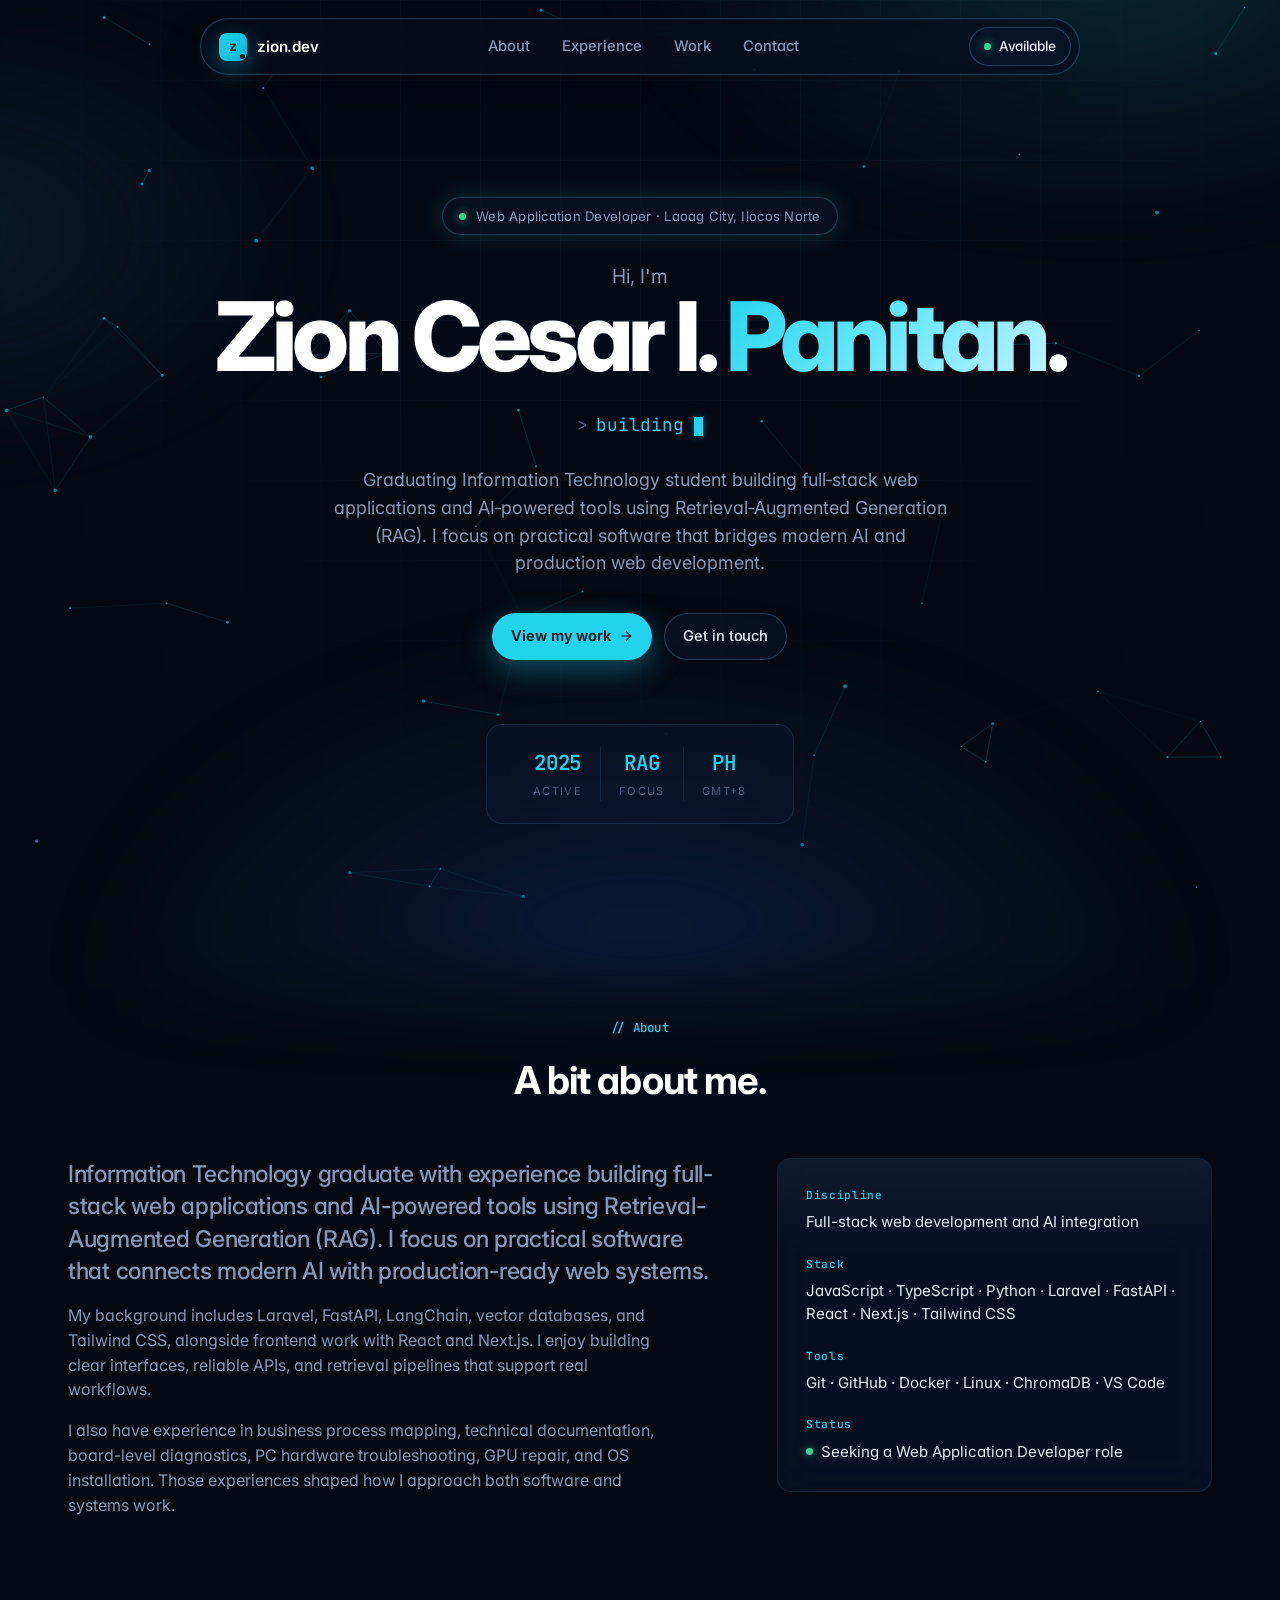
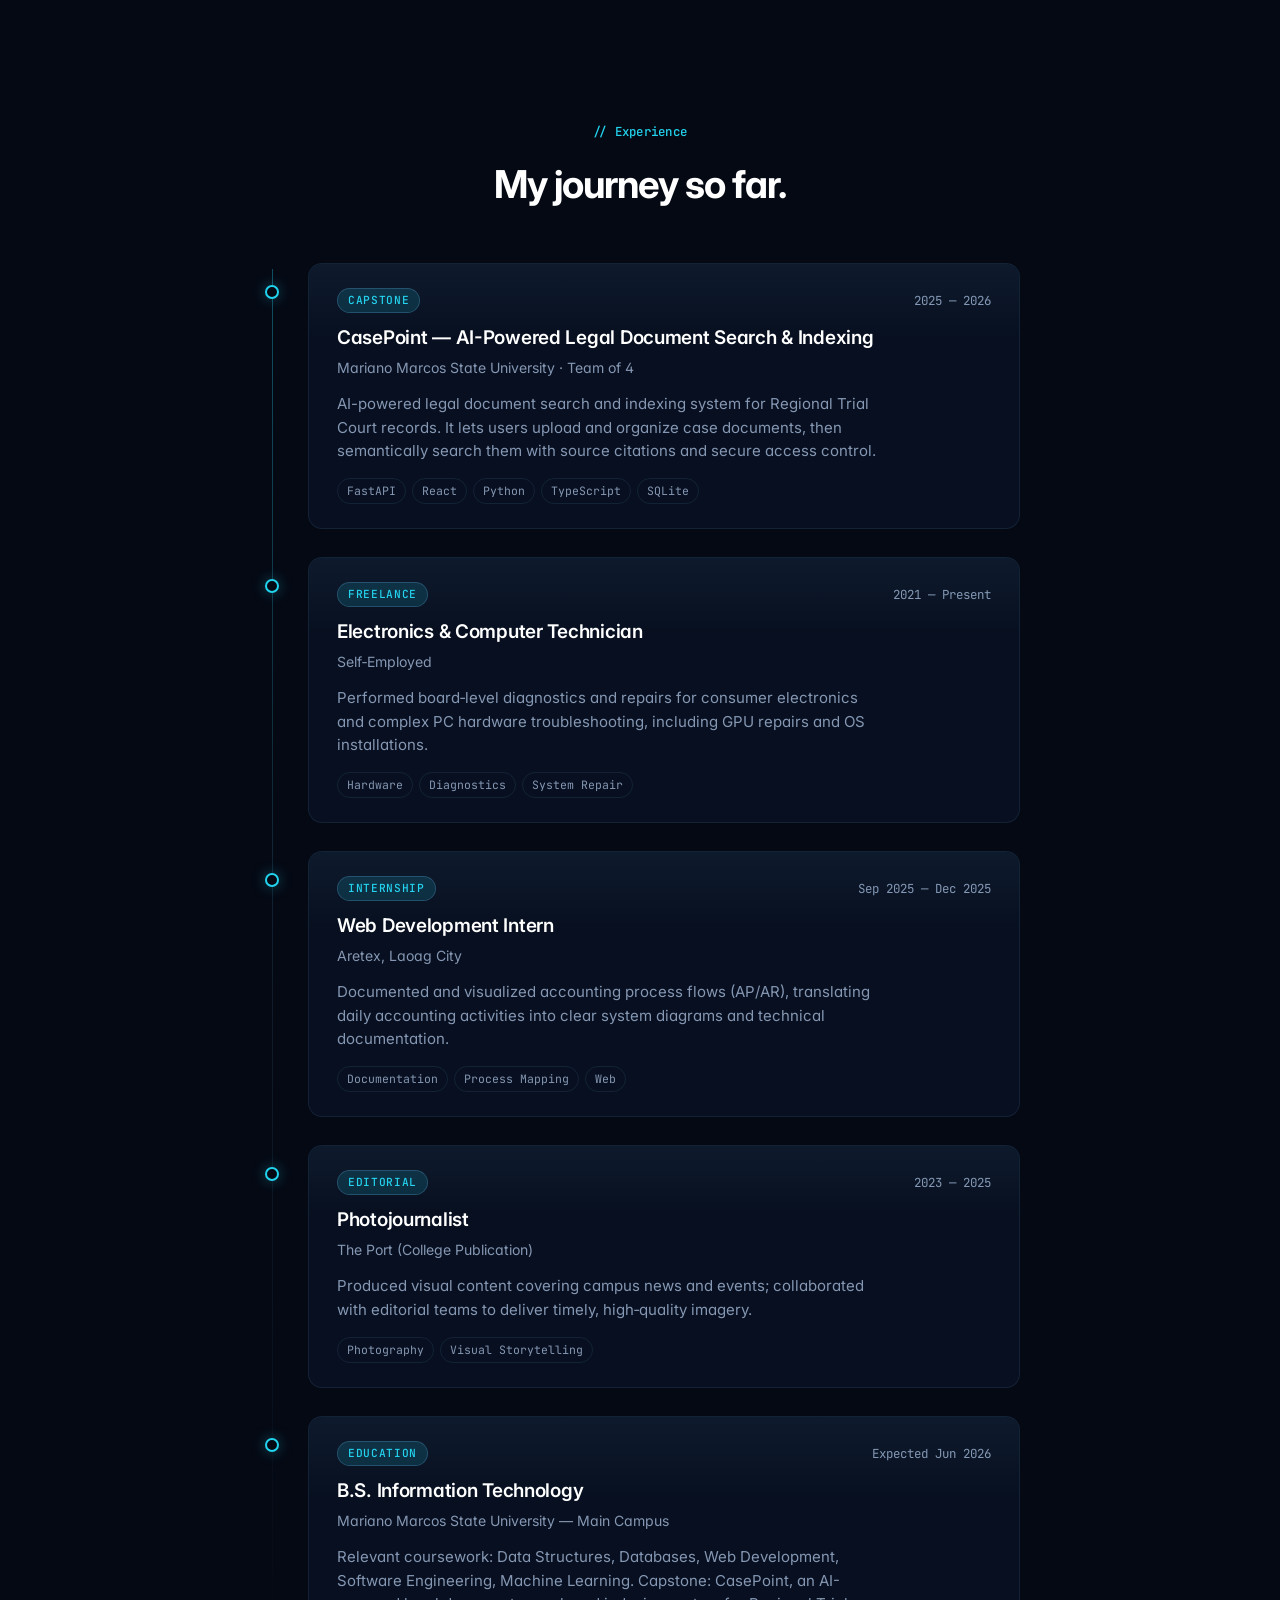
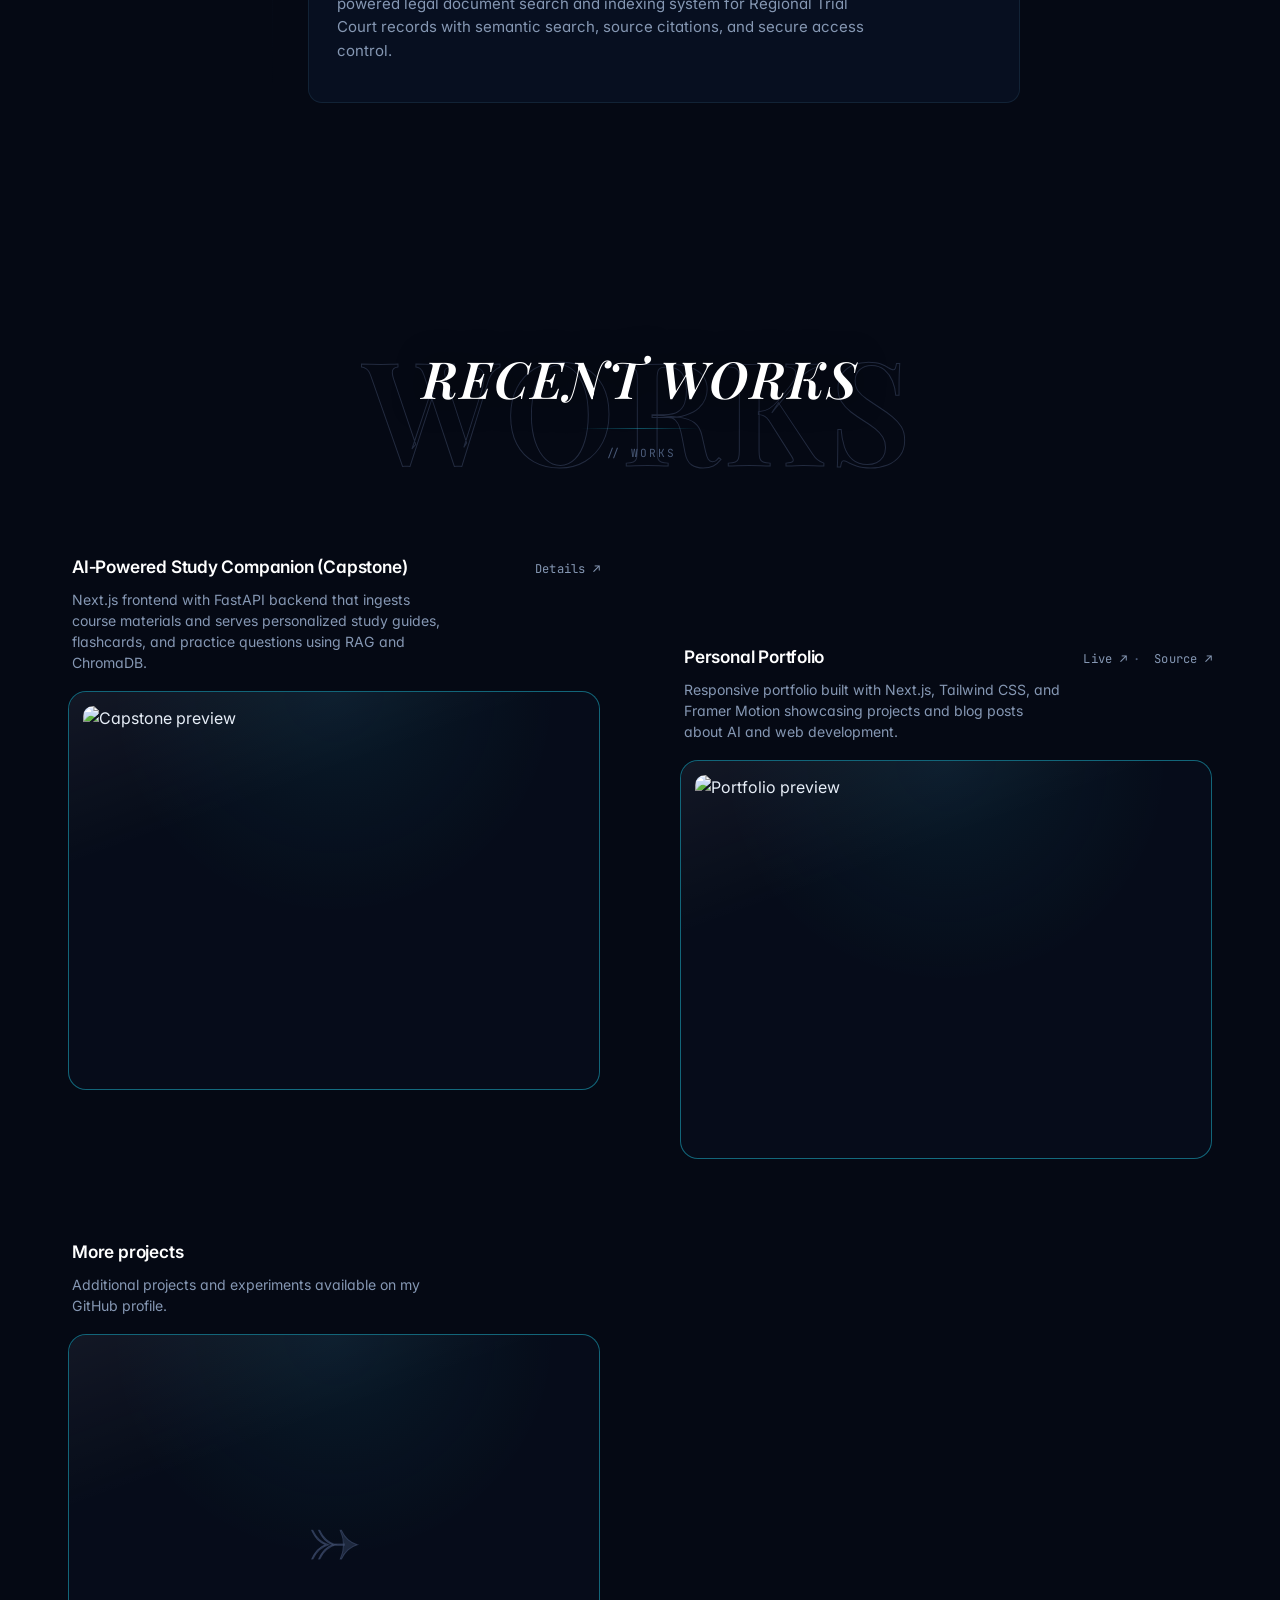
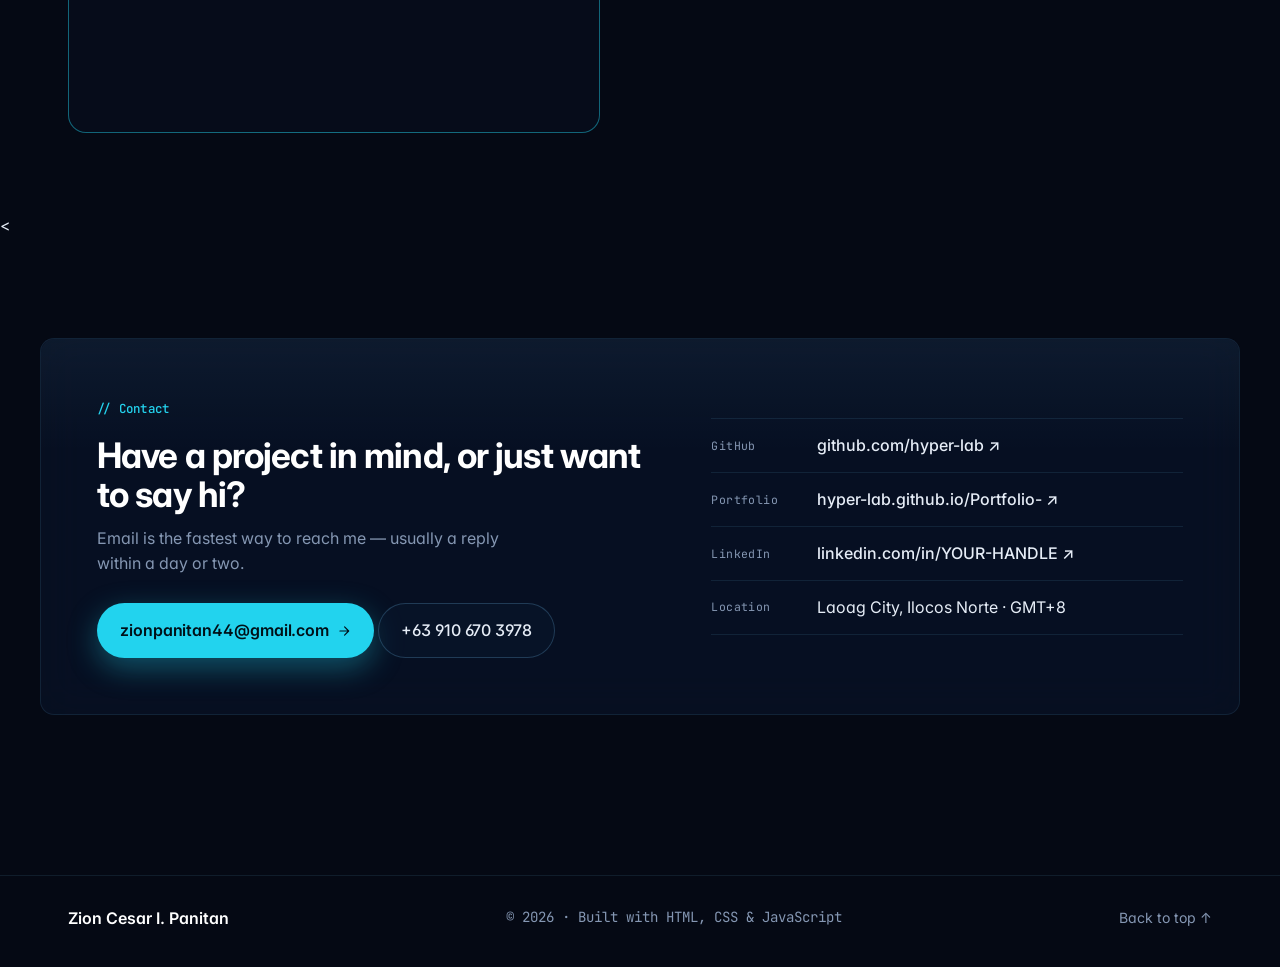
==== commit 4a7f07ab: "Update CasePoint description" ====
--- a/index.html
+++ b/index.html
@@ -157,13 +157,13 @@
                 <span class="tl-tag">Capstone</span>
                 <span class="tl-date">2025 — 2026</span>
               </header>
-              <h3 class="tl-role">AI‑Powered Study Companion — Team Lead (Backend)</h3>
+              <h3 class="tl-role">CasePoint — AI-Powered Legal Document Search & Indexing</h3>
               <p class="tl-org">Mariano Marcos State University · Team of 4</p>
               <p class="tl-body">
-                Led backend development for a Next.js + FastAPI platform that ingests course materials and generates personalized study guides, flashcards, and practice questions using RAG and ChromaDB embeddings.
+                AI-powered legal document search and indexing system for Regional Trial Court records. It lets users upload and organize case documents, then semantically search them with source citations and secure access control.
               </p>
               <ul class="tl-tags">
-                <li>FastAPI</li><li>LangChain</li><li>ChromaDB</li><li>PostgreSQL</li>
+                <li>FastAPI</li><li>React</li><li>Python</li><li>TypeScript</li><li>SQLite</li>
               </ul>
             </article>
           </li>
@@ -232,7 +232,7 @@
               <h3 class="tl-role">B.S. Information Technology</h3>
               <p class="tl-org">Mariano Marcos State University — Main Campus</p>
               <p class="tl-body">
-                Relevant coursework: Data Structures, Databases, Web Development, Software Engineering, Machine Learning. Capstone: RAG‑based semantic search for court documents.
+                Relevant coursework: Data Structures, Databases, Web Development, Software Engineering, Machine Learning. Capstone: CasePoint, an AI-powered legal document search and indexing system for Regional Trial Court records with semantic search, source citations, and secure access control.
               </p>
             </article>
           </li>
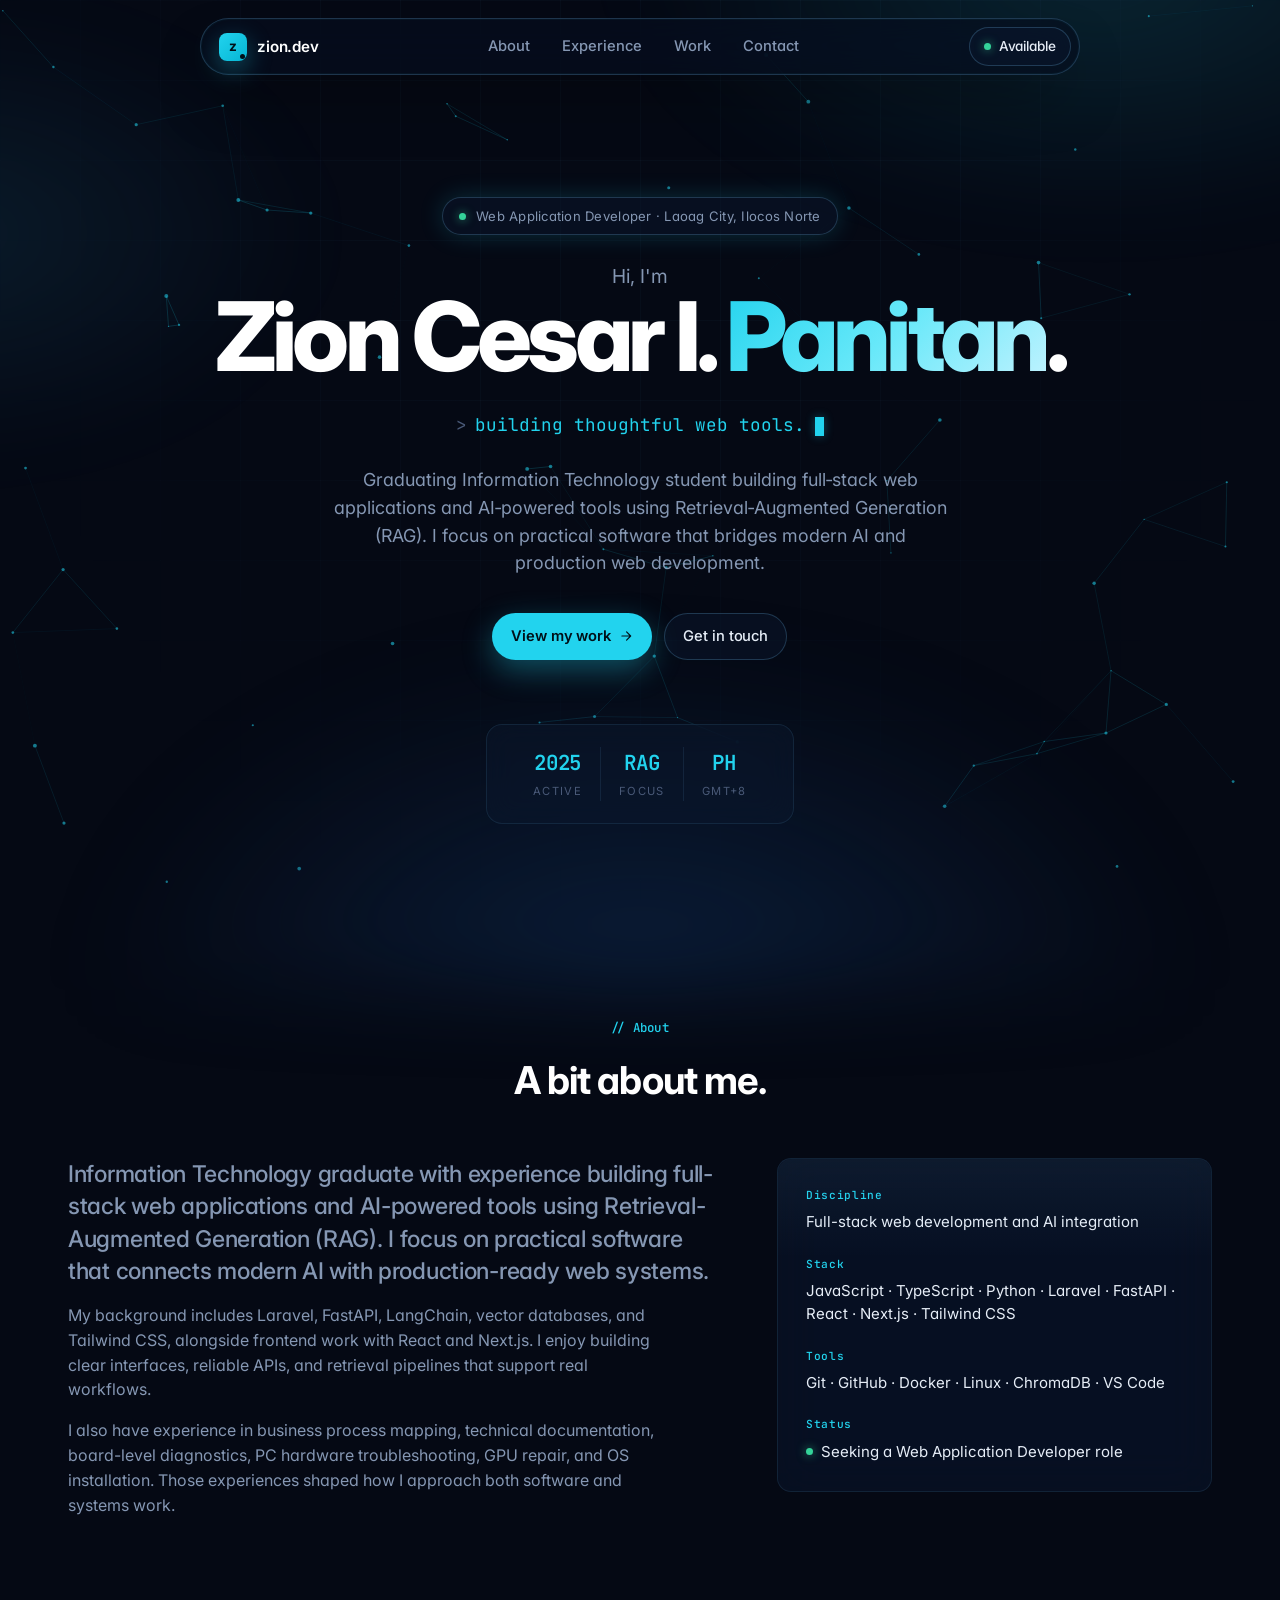
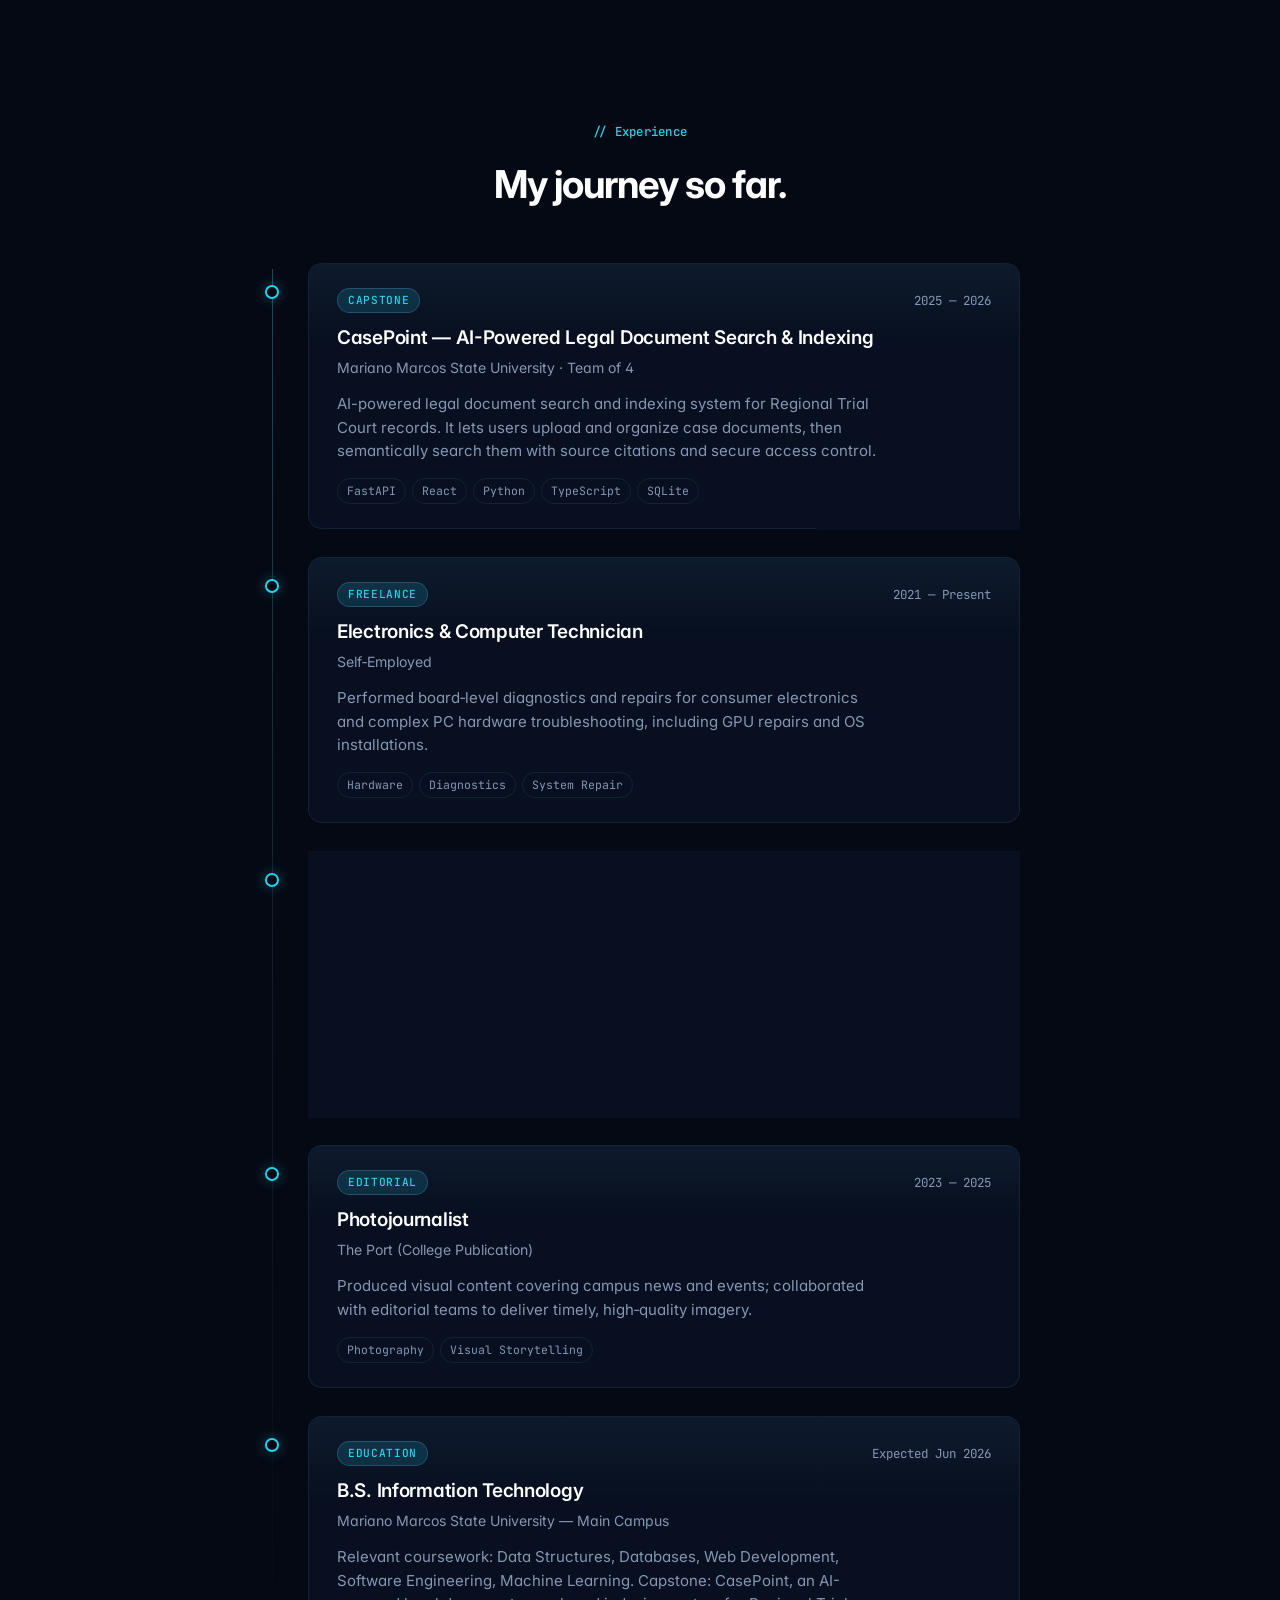
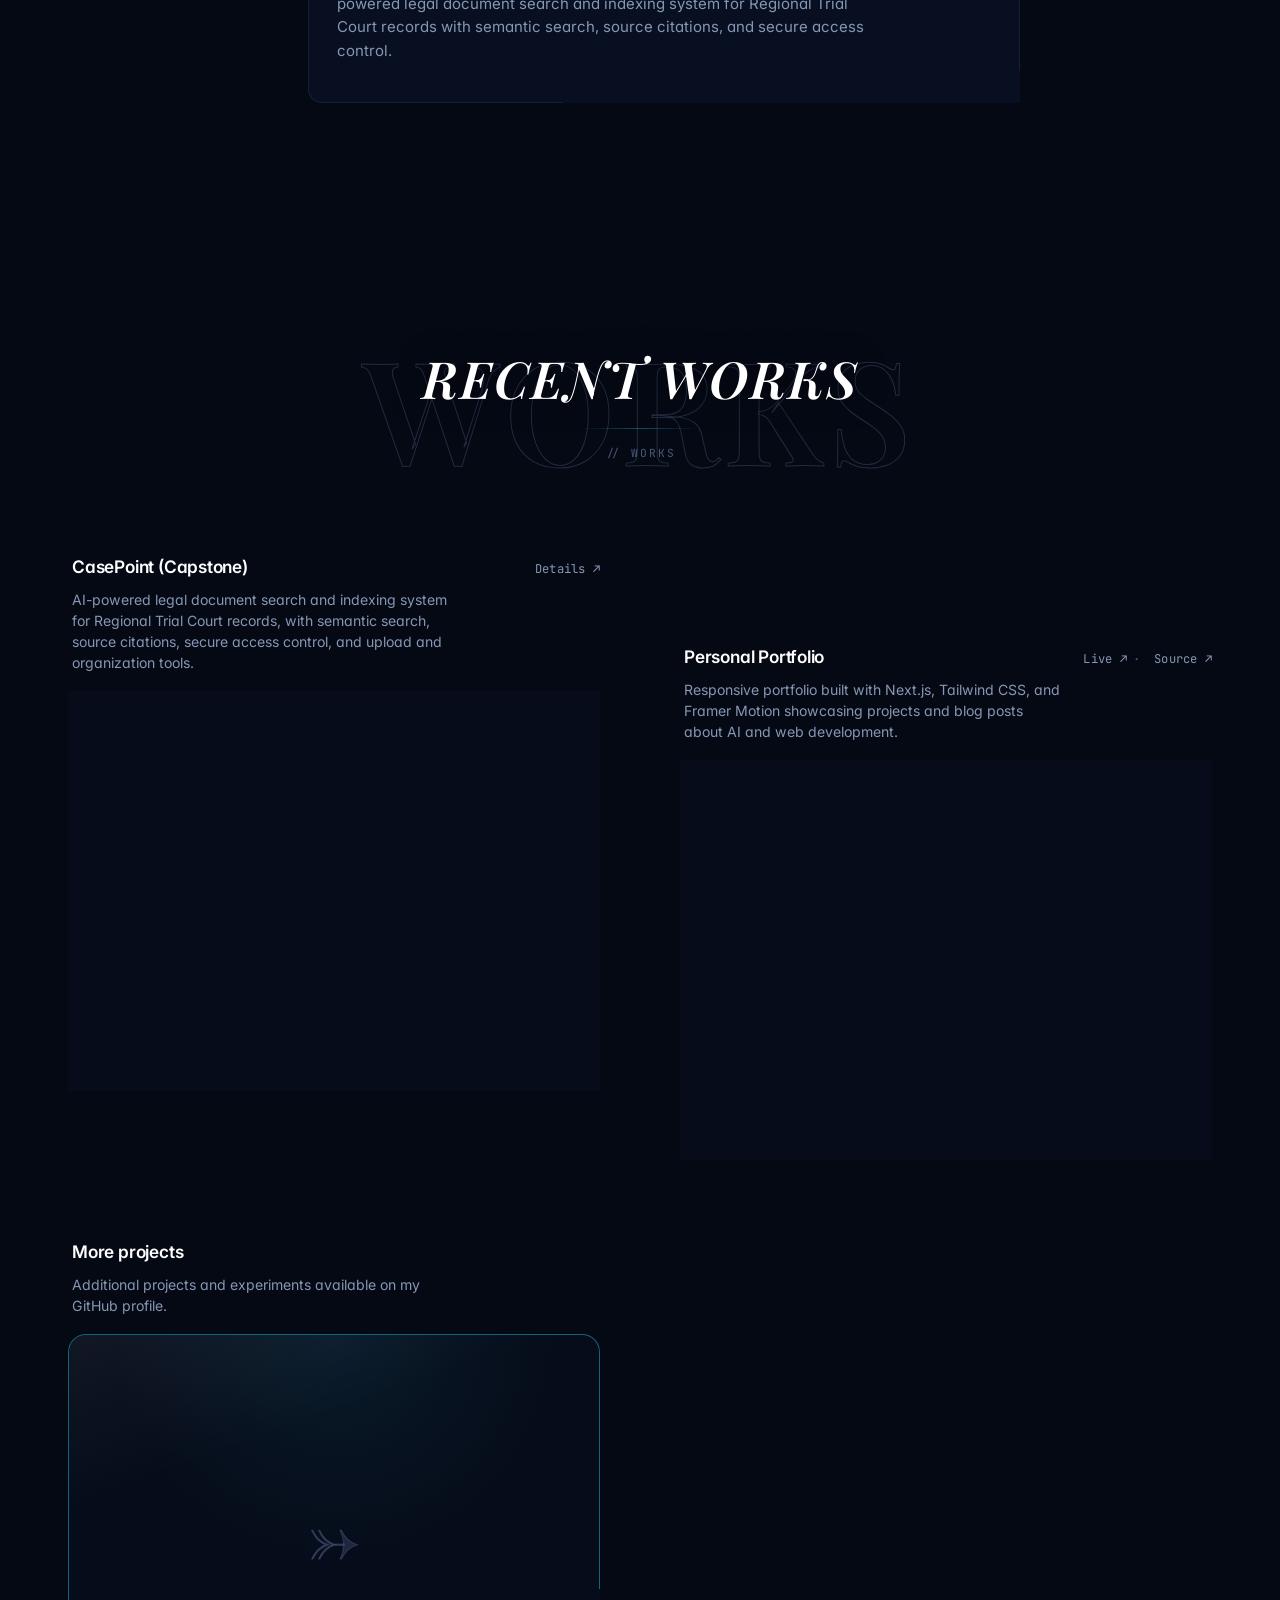
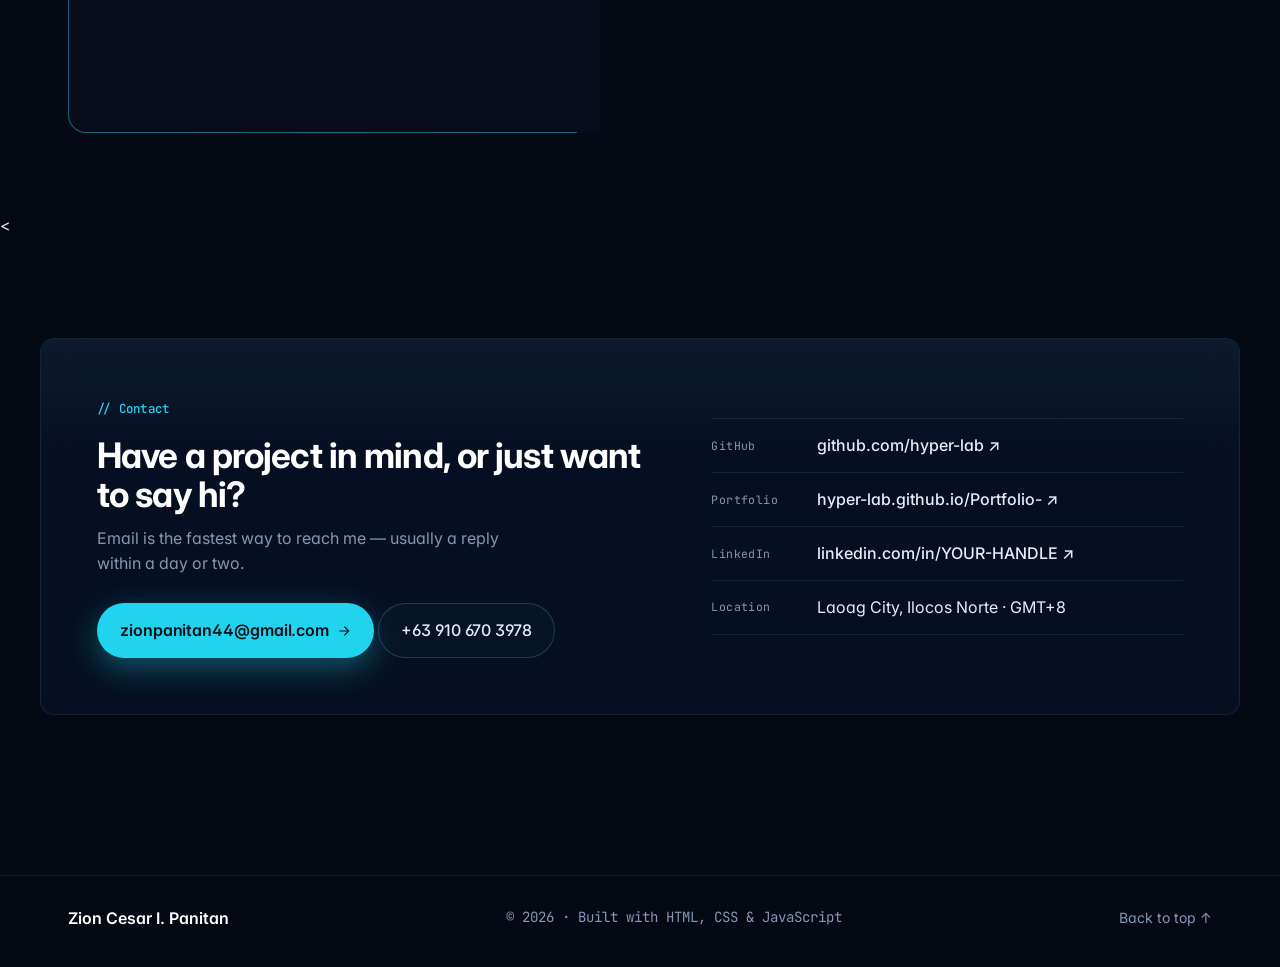
==== commit 0f0b749a: "Update recent works casepoint card" ====
--- a/index.html
+++ b/index.html
@@ -256,15 +256,15 @@
           <li class="wc-item" data-reveal>
             <header class="wc-meta">
               <div class="wc-meta-top">
-                <h3 class="wc-title">AI‑Powered Study Companion (Capstone)</h3>
+                <h3 class="wc-title">CasePoint (Capstone)</h3>
                 <div class="wc-links">
                   <a href="#" target="_blank" rel="noopener">Details ↗</a>
                 </div>
               </div>
-              <p class="wc-desc">Next.js frontend with FastAPI backend that ingests course materials and serves personalized study guides, flashcards, and practice questions using RAG and ChromaDB.</p>
+              <p class="wc-desc">AI-powered legal document search and indexing system for Regional Trial Court records, with semantic search, source citations, secure access control, and upload and organization tools.</p>
             </header>
             <a class="wc-card" href="#" target="_blank" rel="noopener">
-              <img src="https://via.placeholder.com/640x360?text=Capstone+Preview" alt="Capstone preview" loading="lazy" />
+              <img src="https://via.placeholder.com/640x360?text=CasePoint+Preview" alt="CasePoint preview" loading="lazy" />
             </a>
           </li>
 
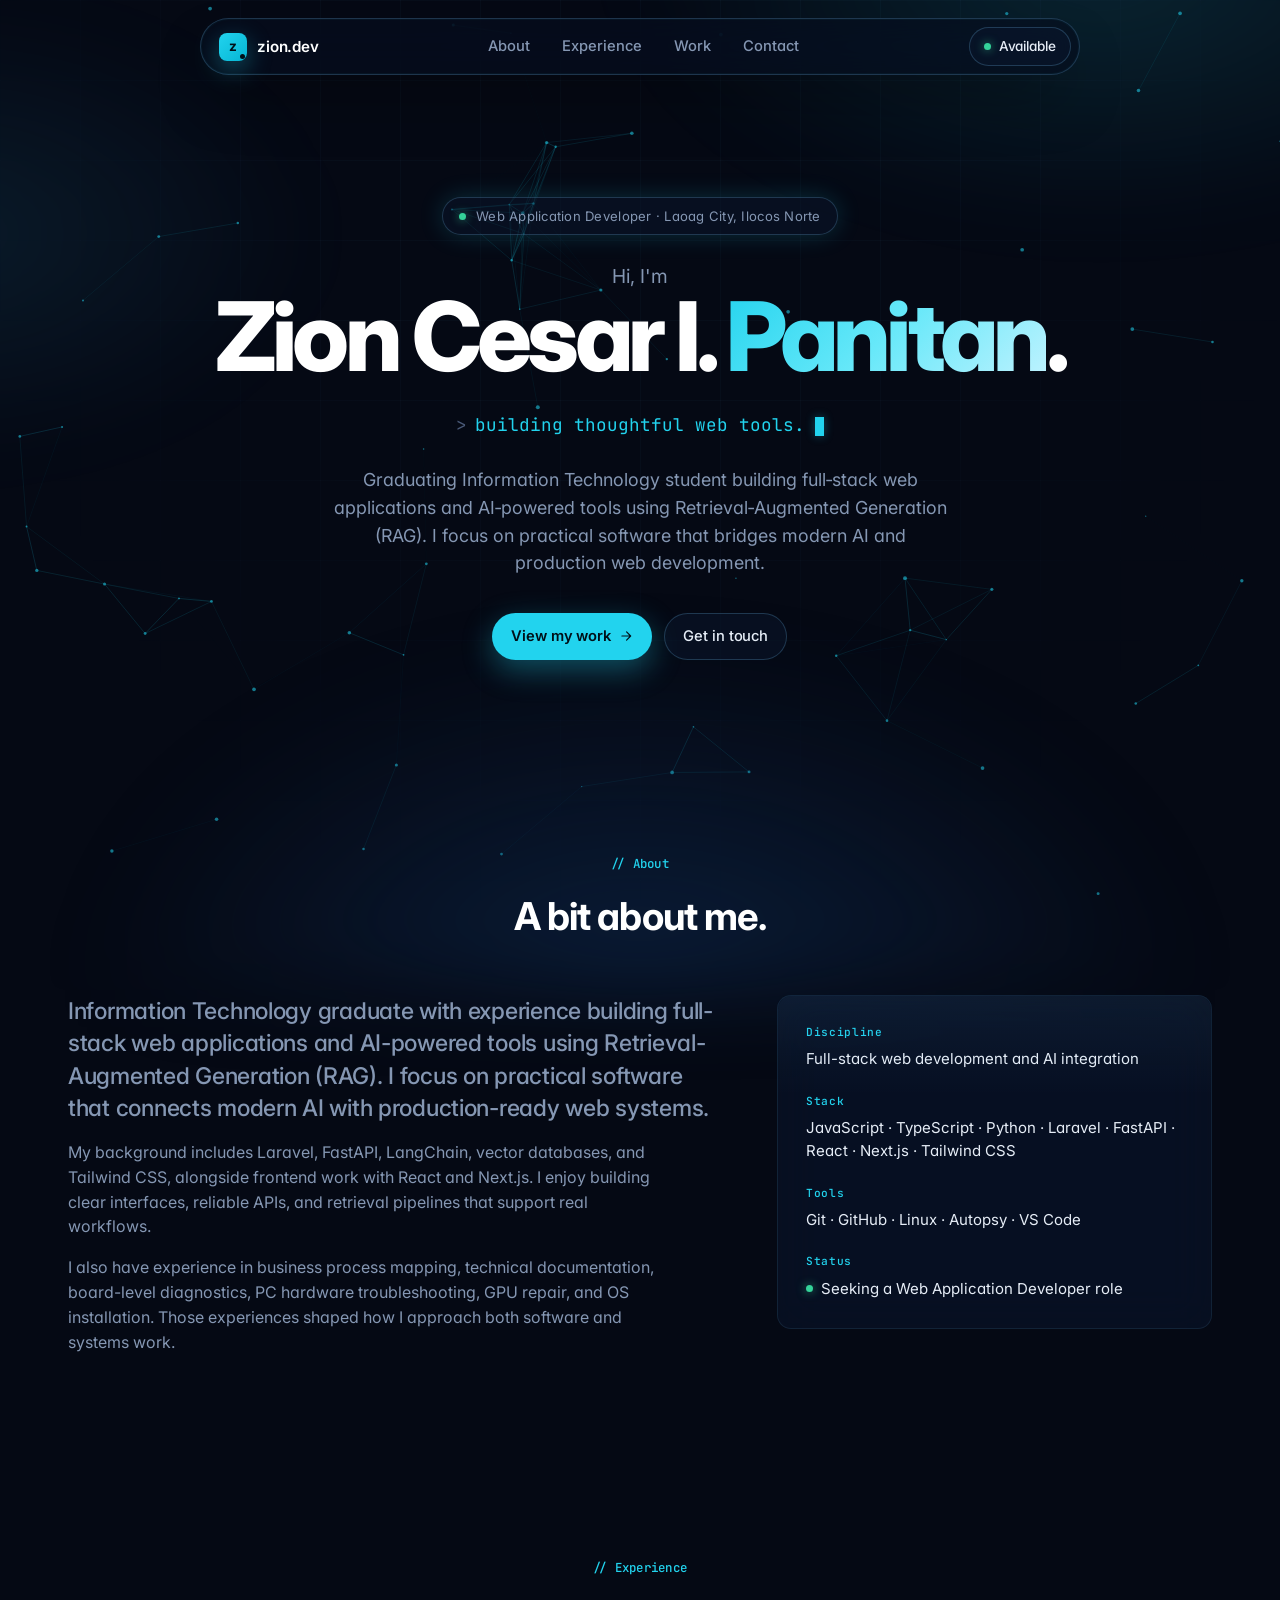
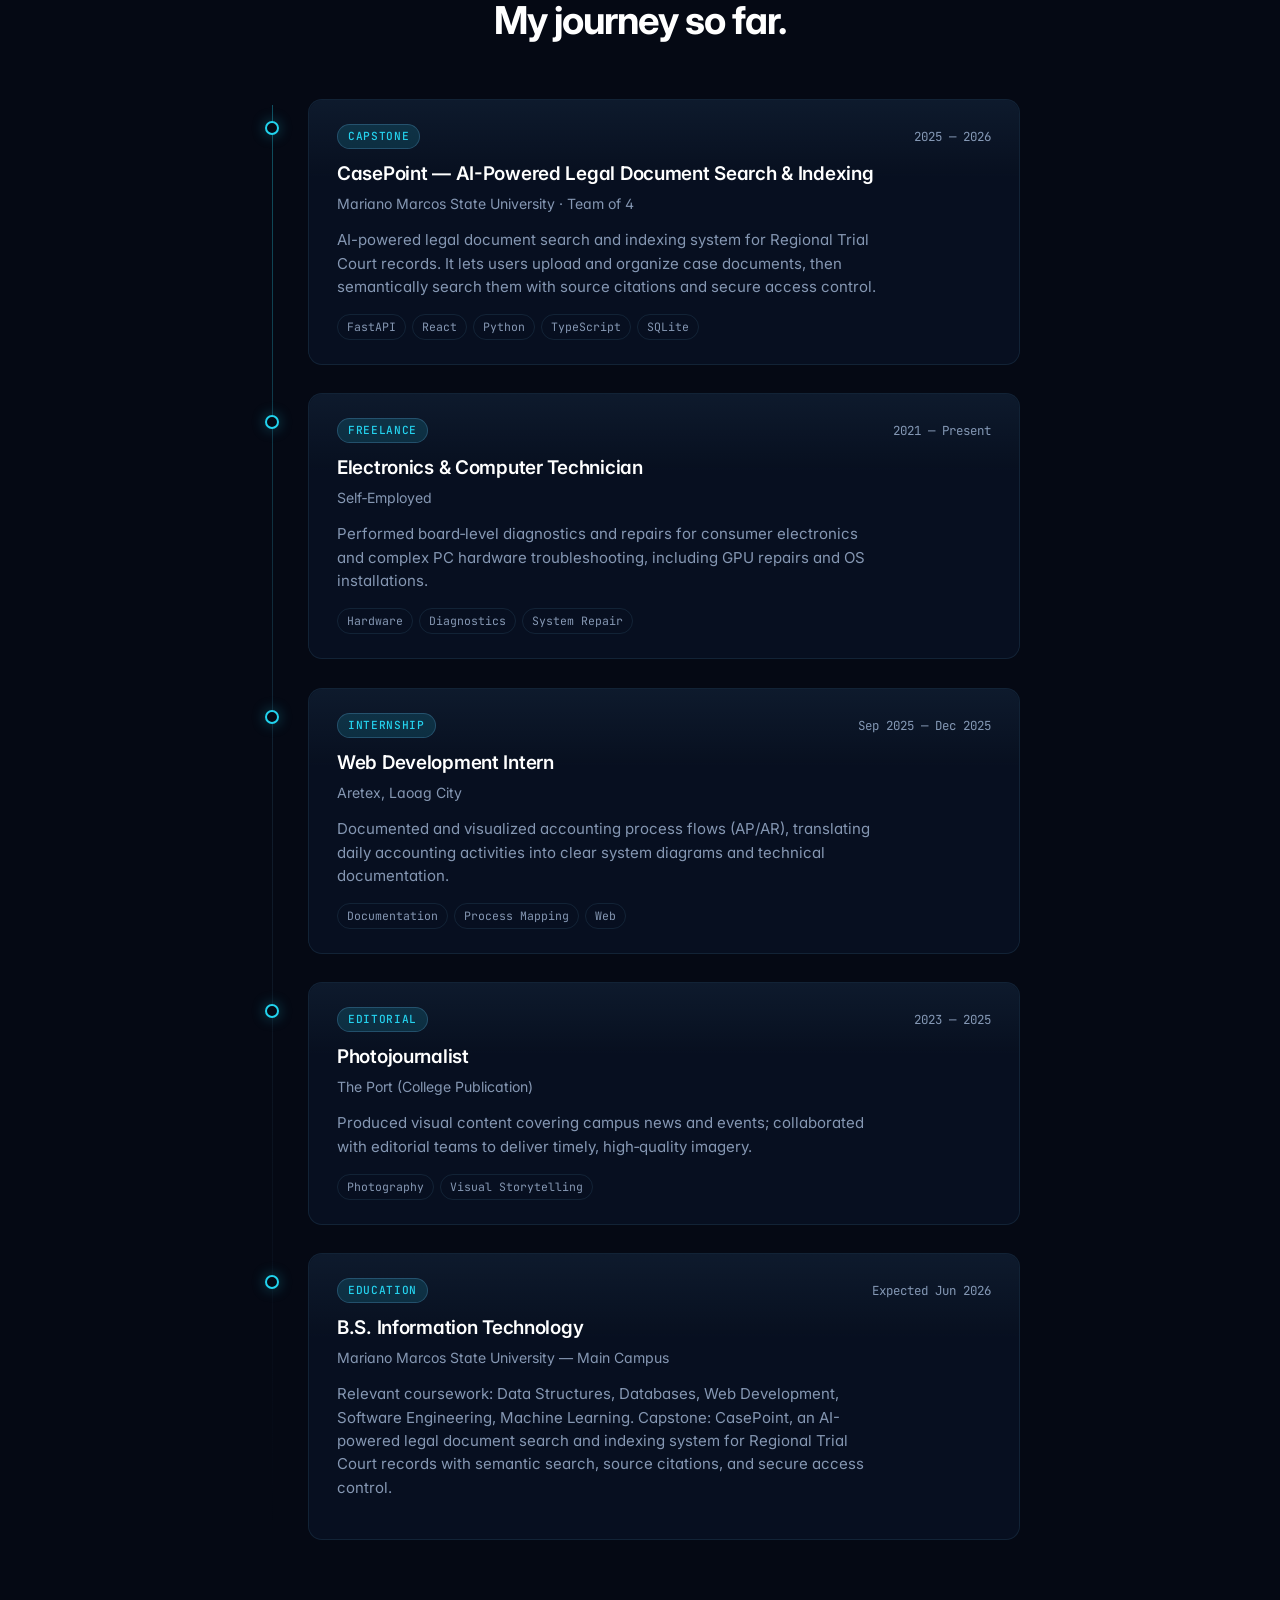
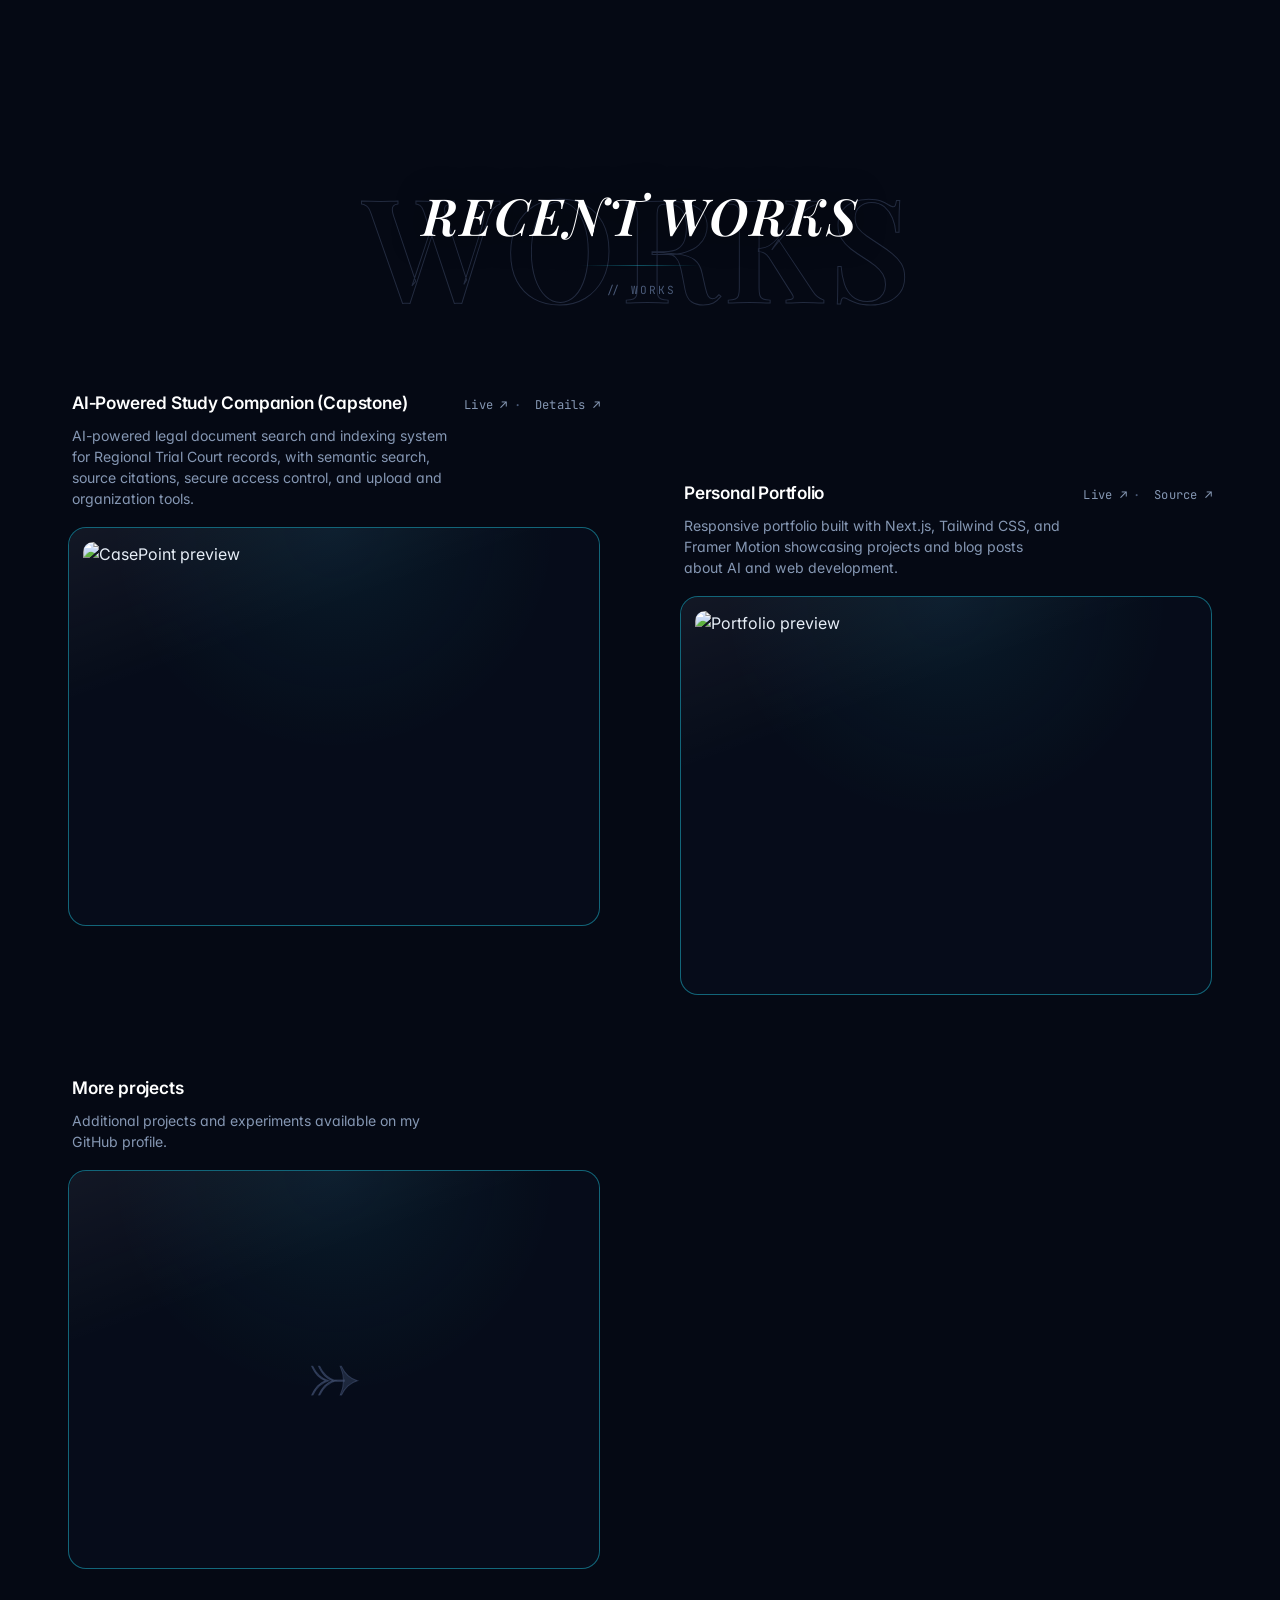
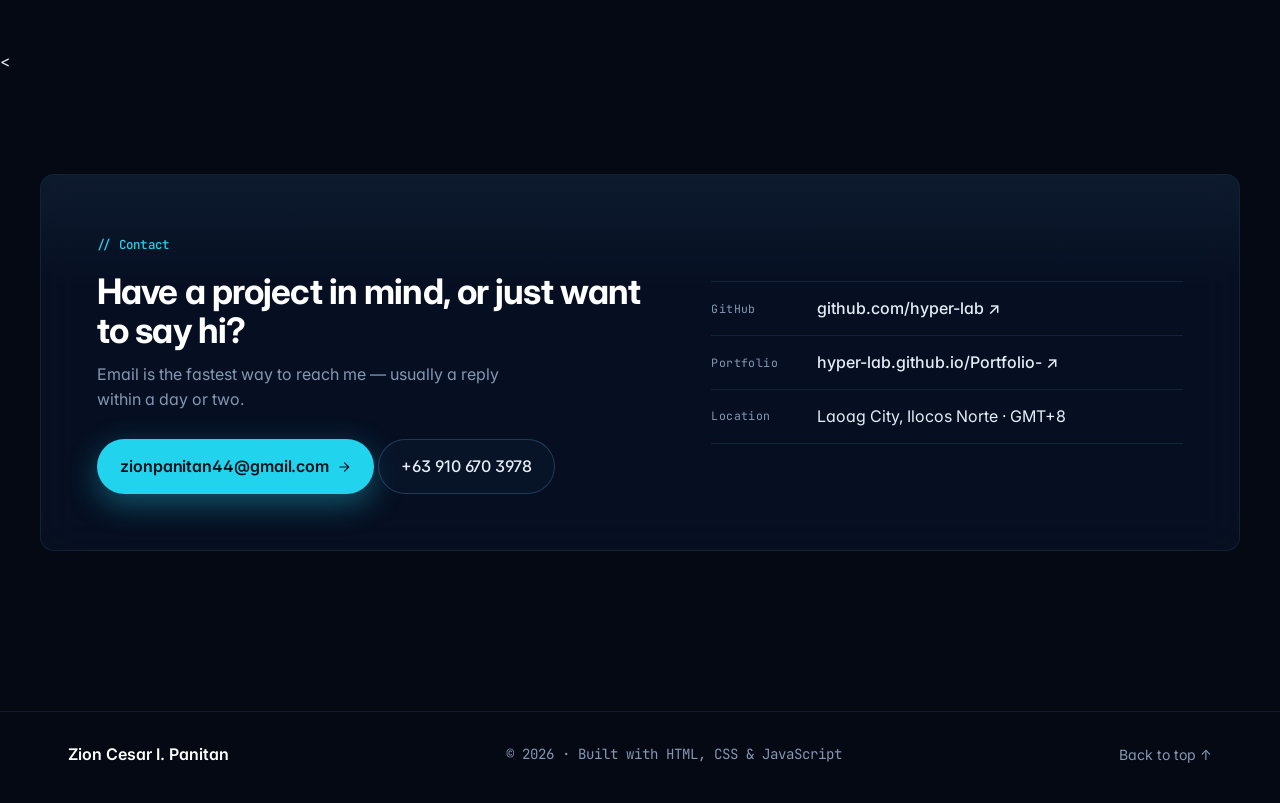
==== commit 966dc34b: "Update works links for study companion" ====
--- a/index.html
+++ b/index.html
@@ -81,20 +81,6 @@
           <a class="btn btn-ghost" href="#contact">Get in touch</a>
         </div>
 
-        <div class="hero-stats" data-reveal>
-          <div class="stat">
-            <span class="stat-num">2025</span>
-            <span class="stat-label">Active</span>
-          </div>
-          <div class="stat">
-            <span class="stat-num">RAG</span>
-            <span class="stat-label">Focus</span>
-          </div>
-          <div class="stat">
-            <span class="stat-num">PH</span>
-            <span class="stat-label">GMT+8</span>
-          </div>
-        </div>
       </div>
     </section>
 
@@ -130,7 +116,7 @@
             </div>
             <div class="aside-block">
               <h4>Tools</h4>
-              <p>Git · GitHub · Docker · Linux · ChromaDB · VS Code</p>
+              <p>Git · GitHub · Linux · Autopsy · VS Code</p>
             </div>
             <div class="aside-block">
               <h4>Status</h4>
@@ -256,14 +242,15 @@
           <li class="wc-item" data-reveal>
             <header class="wc-meta">
               <div class="wc-meta-top">
-                <h3 class="wc-title">CasePoint (Capstone)</h3>
+                <h3 class="wc-title">AI‑Powered Study Companion (Capstone)</h3>
                 <div class="wc-links">
-                  <a href="#" target="_blank" rel="noopener">Details ↗</a>
+                  <a href="Prototype.html" target="_blank" rel="noopener">Live ↗</a>
+                  <a href="https://github.com/hyper-lab/Casepoint-Prototype" target="_blank" rel="noopener">Details ↗</a>
                 </div>
               </div>
               <p class="wc-desc">AI-powered legal document search and indexing system for Regional Trial Court records, with semantic search, source citations, secure access control, and upload and organization tools.</p>
             </header>
-            <a class="wc-card" href="#" target="_blank" rel="noopener">
+            <a class="wc-card" href="Prototype.html" target="_blank" rel="noopener">
               <img src="https://via.placeholder.com/640x360?text=CasePoint+Preview" alt="CasePoint preview" loading="lazy" />
             </a>
           </li>
@@ -324,10 +311,6 @@
             <a href="https://hyper-lab.github.io/Portfolio-/" target="_blank" rel="noopener">hyper-lab.github.io/Portfolio- ↗</a>
           </li>
           <li>
-            <span class="ck">LinkedIn</span>
-            <a href="https://linkedin.com/in/YOUR-HANDLE" target="_blank" rel="noopener">linkedin.com/in/YOUR-HANDLE ↗</a>
-          </li>
-          <li>
             <span class="ck">Location</span>
             <span>Laoag City, Ilocos Norte · GMT+8</span>
           </li>
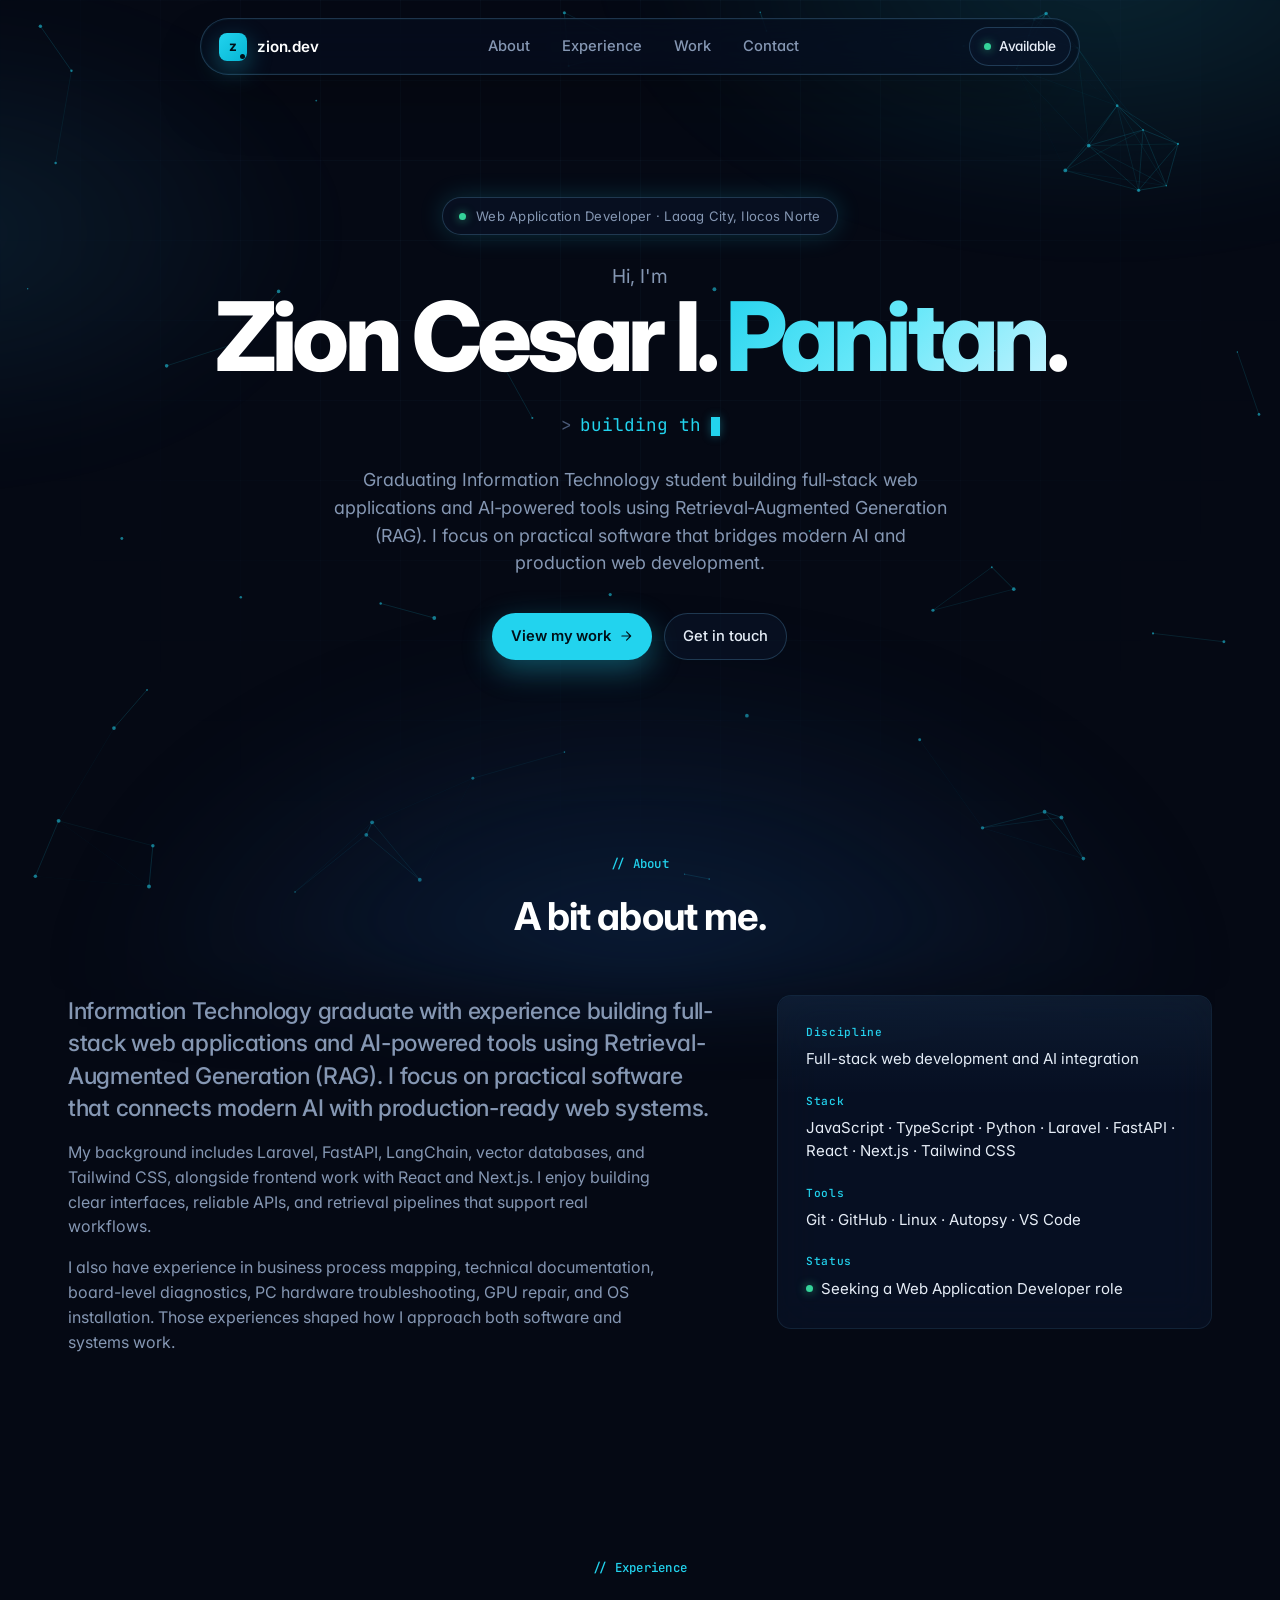
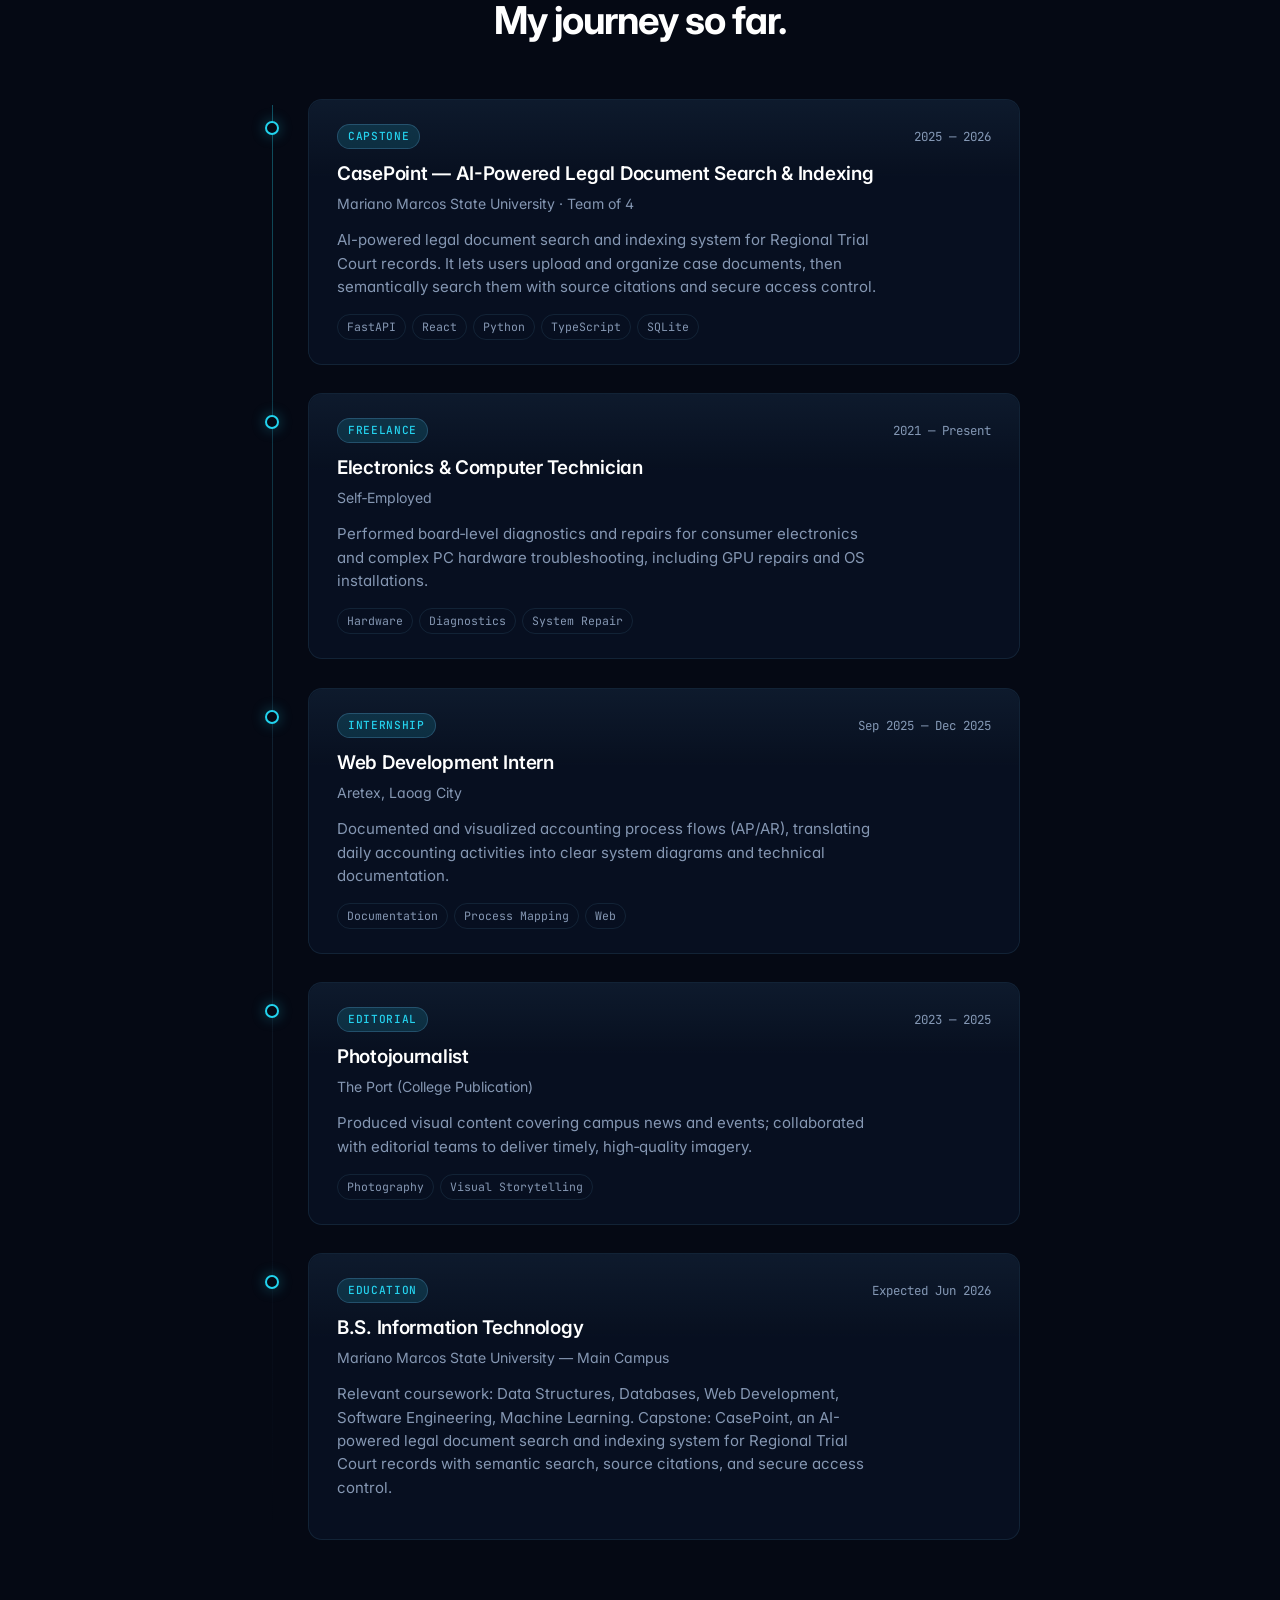
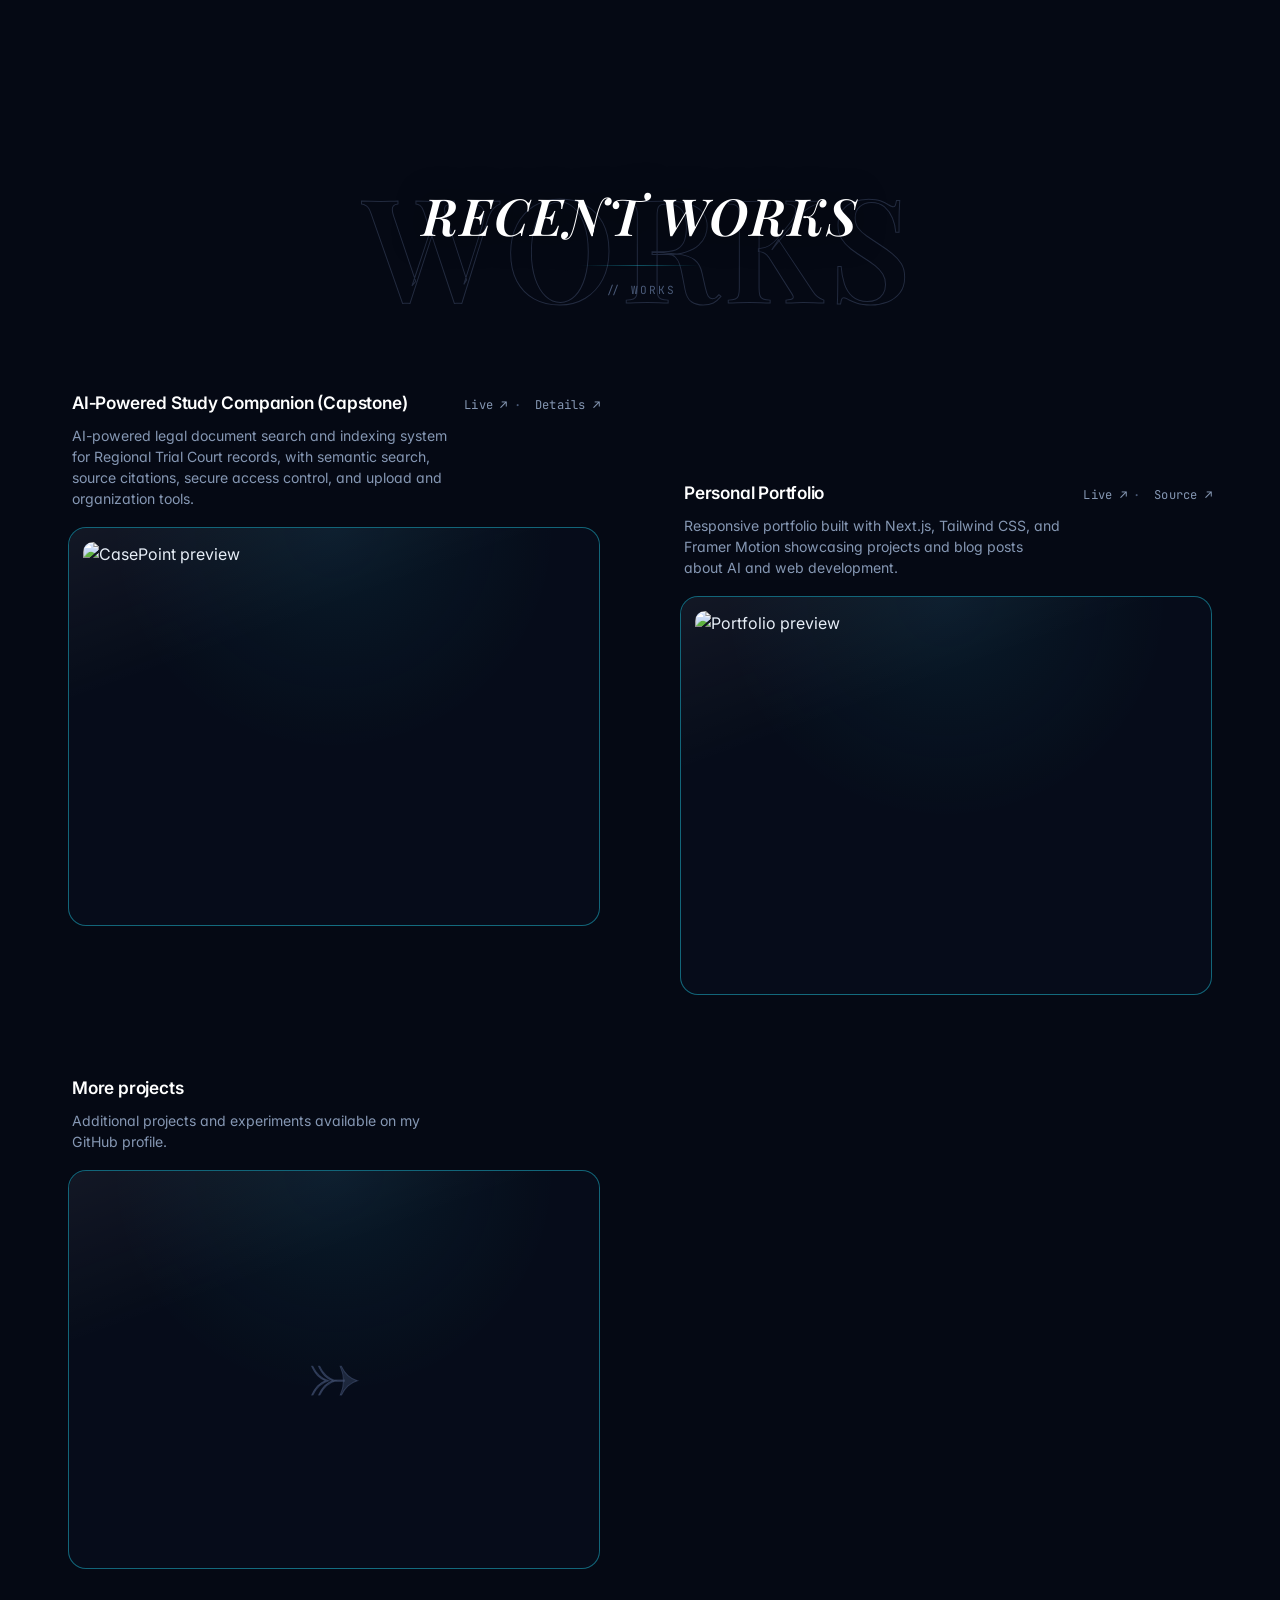
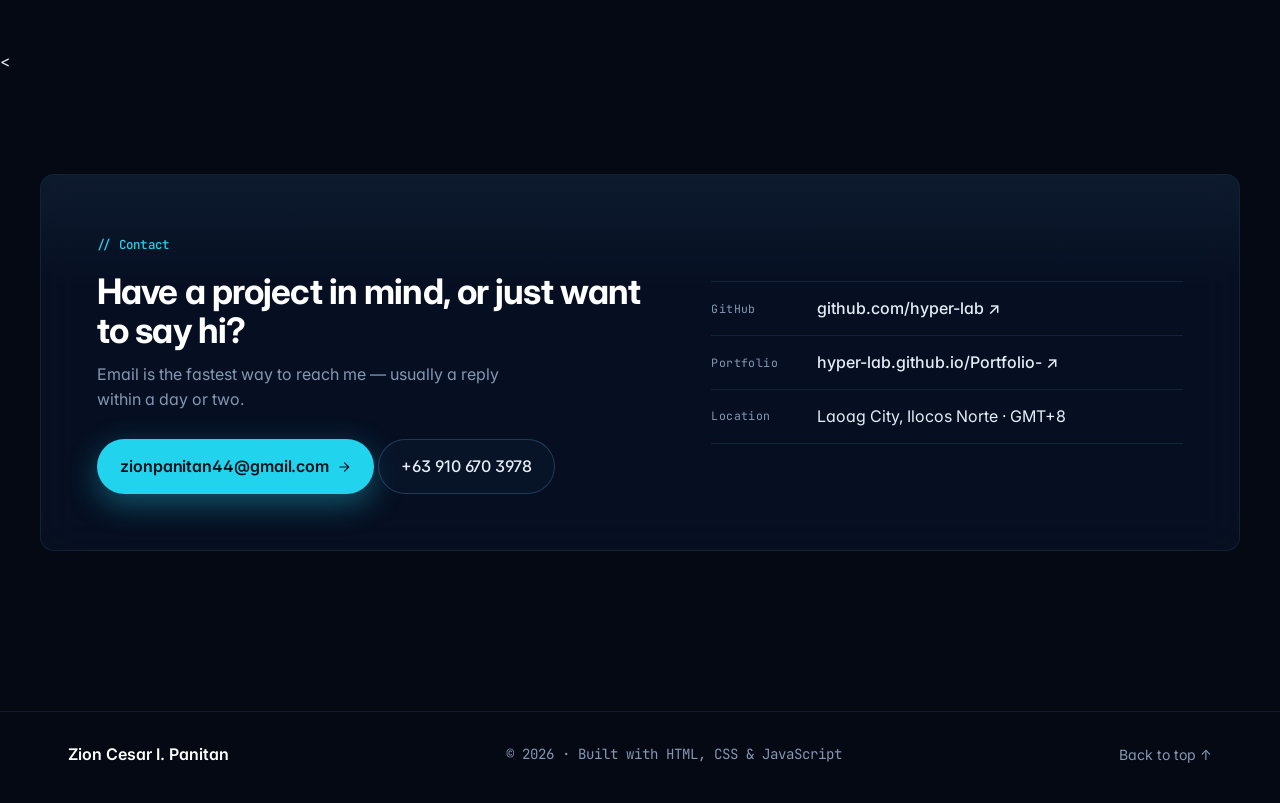
==== commit fe4634c3: "Update CasePoint preview image" ====
--- a/index.html
+++ b/index.html
@@ -251,7 +251,7 @@
               <p class="wc-desc">AI-powered legal document search and indexing system for Regional Trial Court records, with semantic search, source citations, secure access control, and upload and organization tools.</p>
             </header>
             <a class="wc-card" href="Prototype.html" target="_blank" rel="noopener">
-              <img src="https://via.placeholder.com/640x360?text=CasePoint+Preview" alt="CasePoint preview" loading="lazy" />
+              <img src="https://private-user-images.githubusercontent.com/75456732/586420364-64e0d375-fc39-4ad7-be2f-3f78f75aea91.png?jwt=eyJ0eXAiOiJKV1QiLCJhbGciOiJIUzI1NiJ9.[base64].Wp4MrJ7ZExTI-bnEOlN7fXd9ZV4yqmK7iRxVRXmz-T4" alt="CasePoint preview" loading="lazy" />
             </a>
           </li>
 
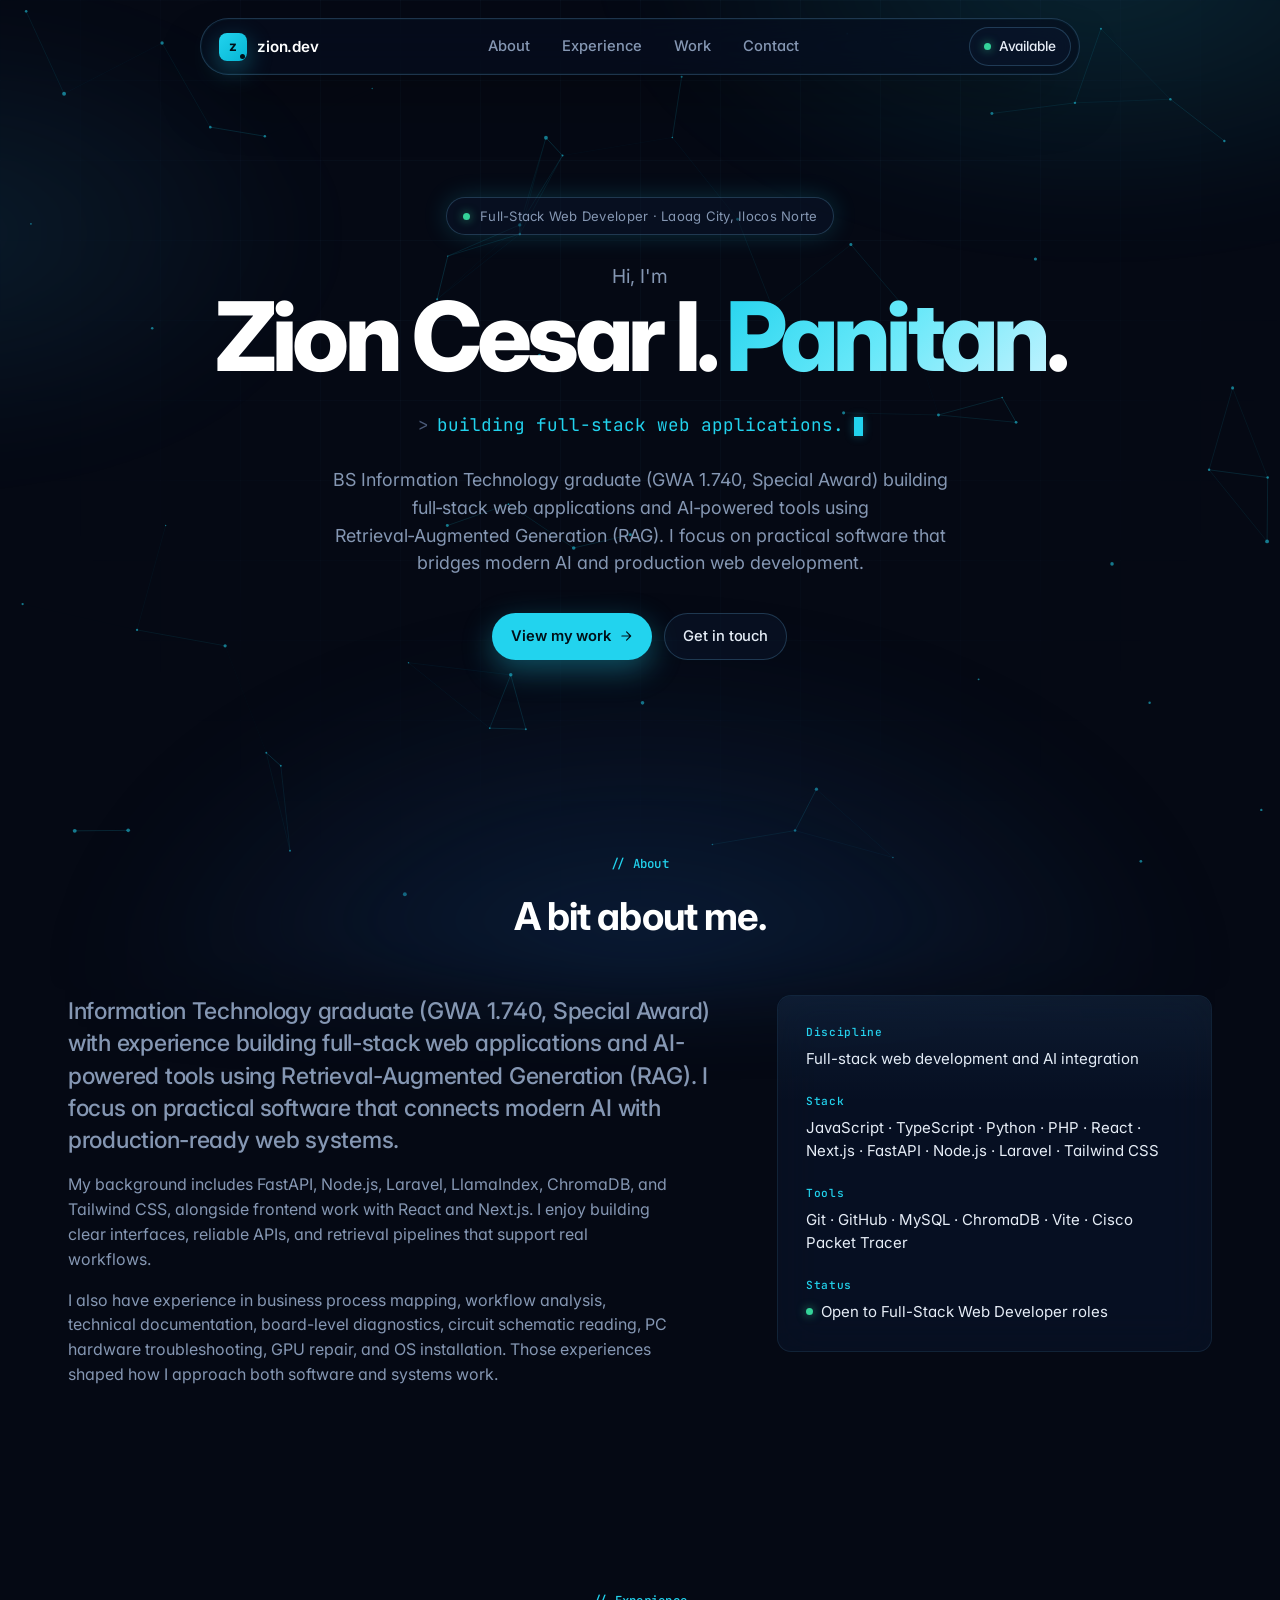
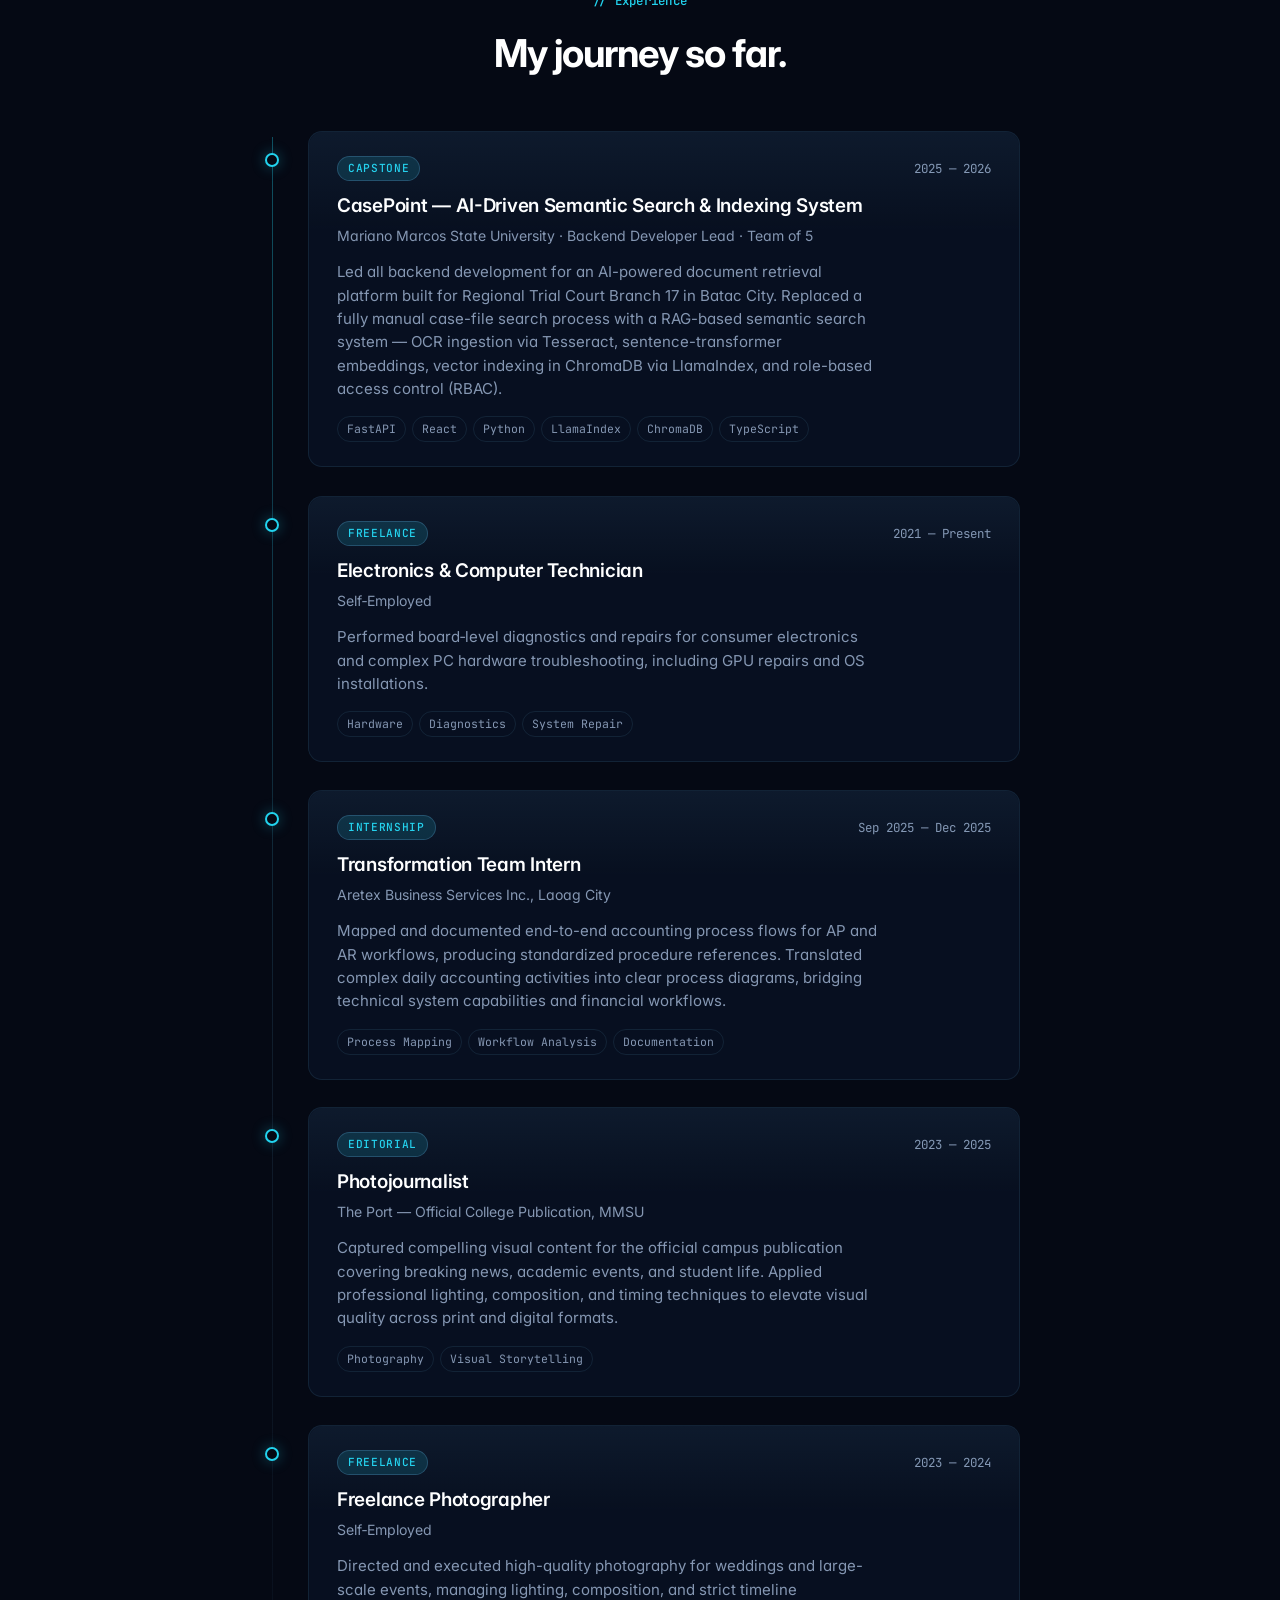
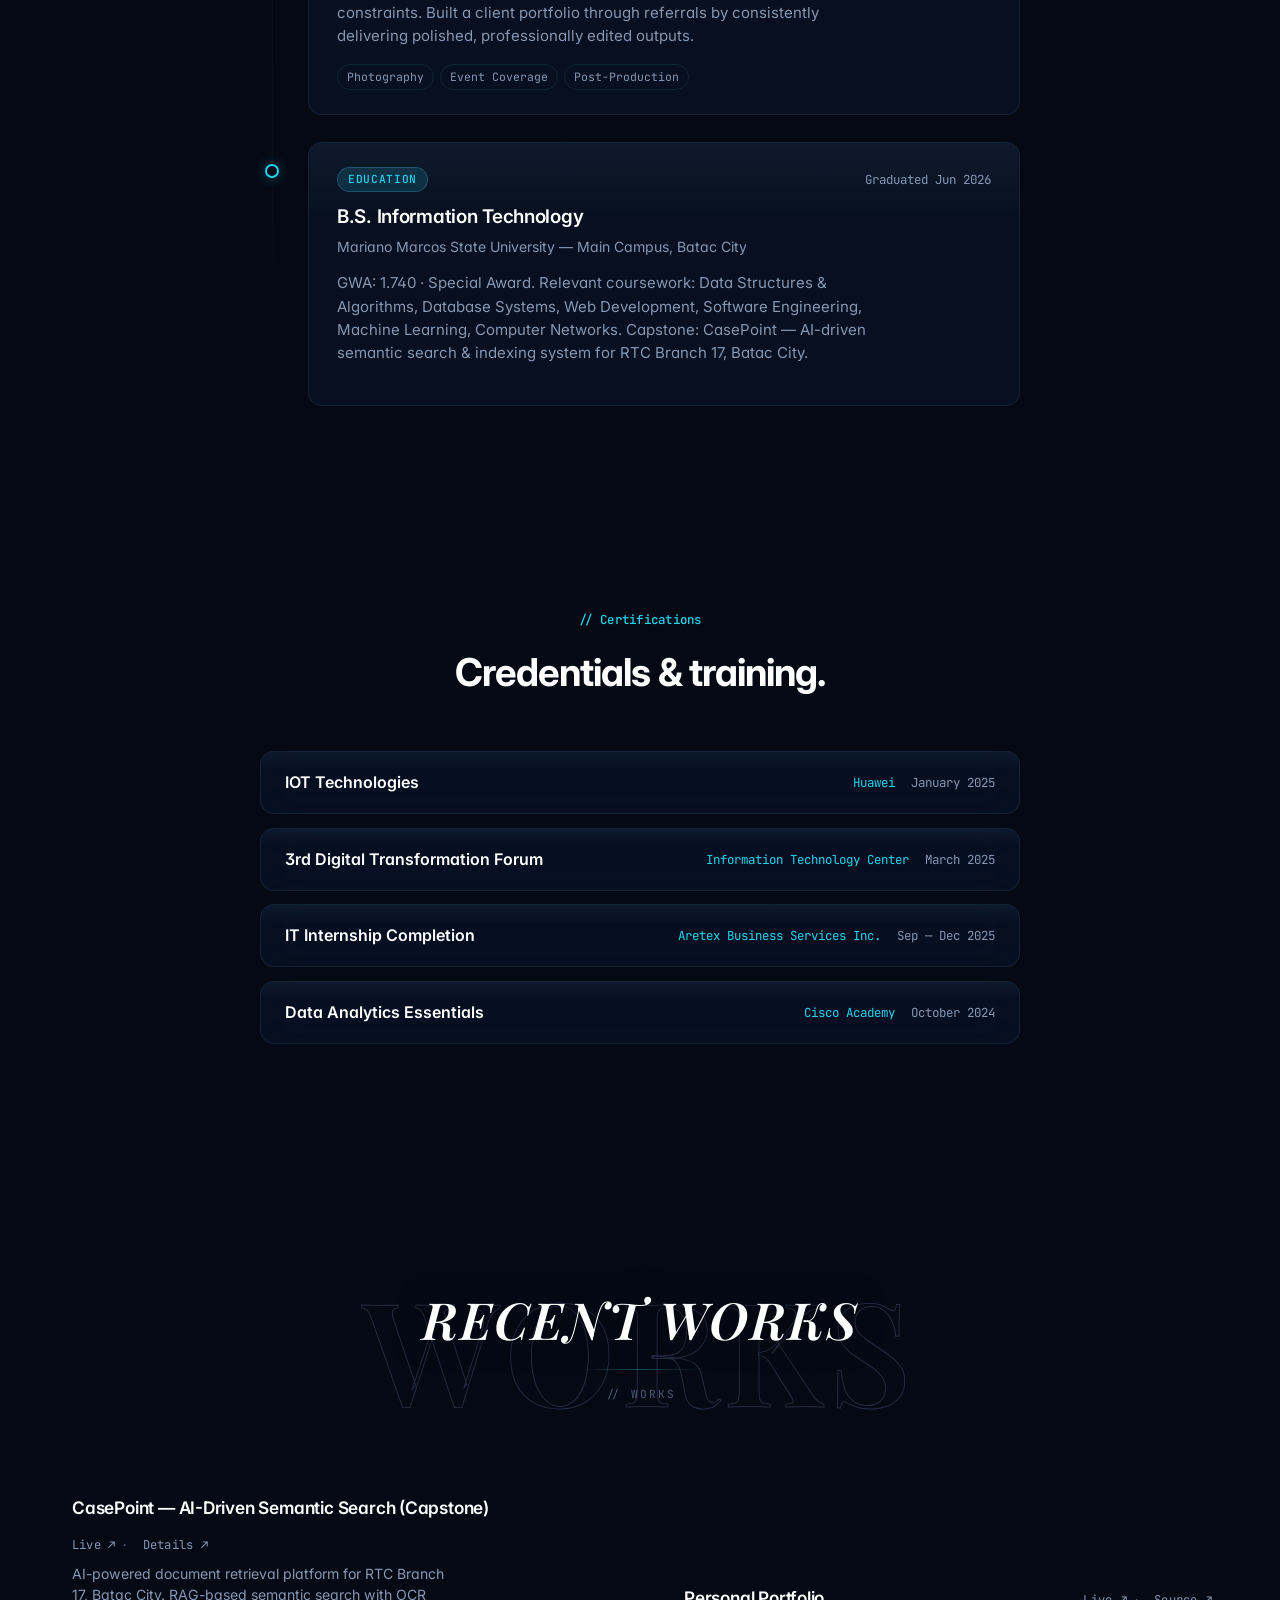
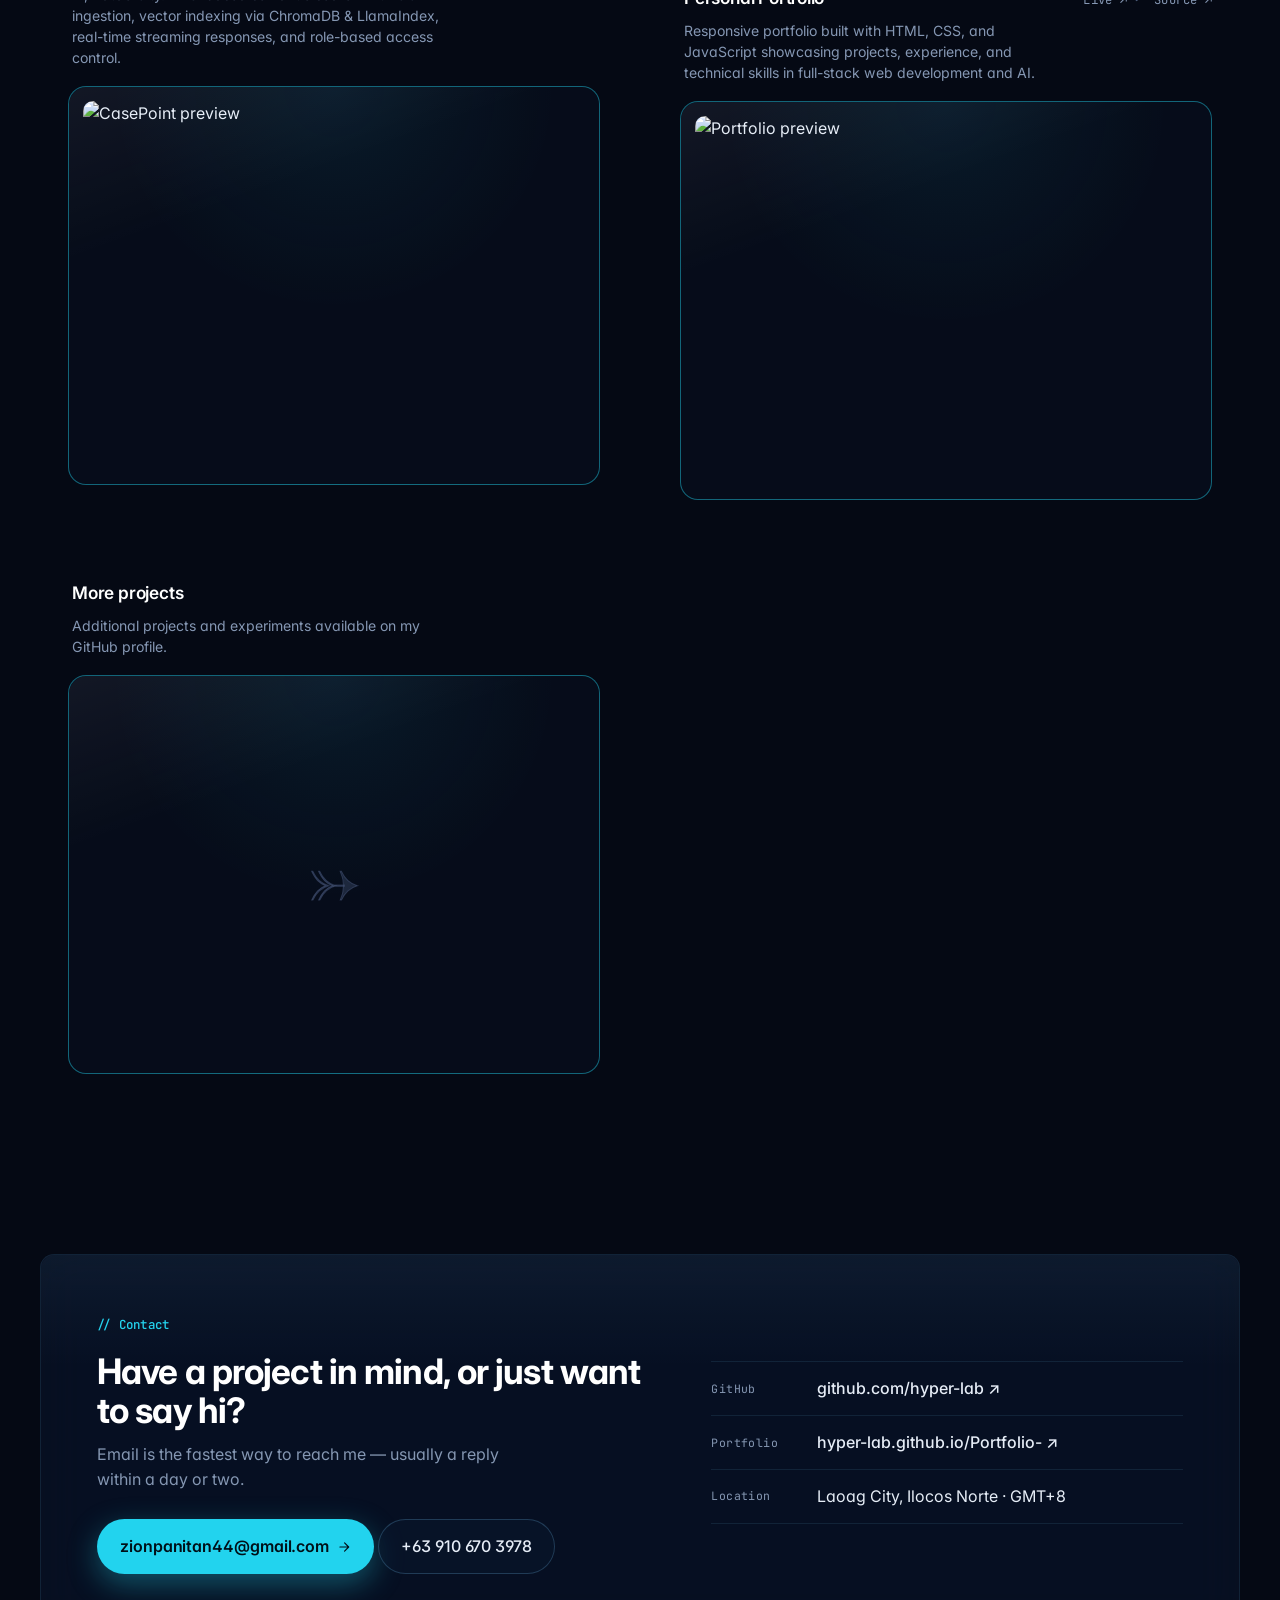
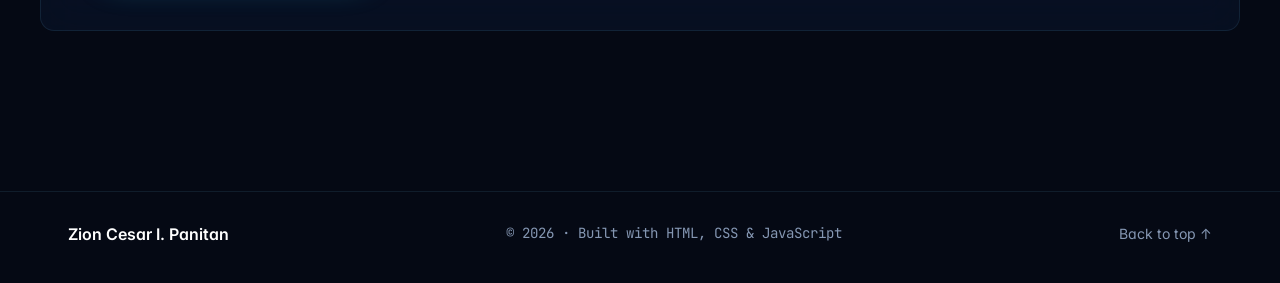
==== commit 89975b16: "Update portfolio with resume details, add certifications, fix HTML syntax" ====
--- a/index.html
+++ b/index.html
@@ -1,18 +1,23 @@
 <!DOCTYPE html>
 <html lang="en">
+
 <head>
   <meta charset="UTF-8" />
   <meta name="viewport" content="width=device-width, initial-scale=1.0" />
-  <meta name="description" content="Information Technology graduate building full-stack web applications and AI-powered tools with RAG, FastAPI, Next.js, and Laravel." />
+  <meta name="description"
+    content="Information Technology graduate building full-stack web applications and AI-powered tools with RAG, FastAPI, Next.js, and Laravel." />
   <meta name="theme-color" content="#050914" />
-  <title>Zion Cesar Panitan - Web Application Developer</title>
+  <title>Zion Cesar Panitan - Full-Stack Web Developer</title>
 
   <link rel="preconnect" href="https://fonts.googleapis.com" />
   <link rel="preconnect" href="https://fonts.gstatic.com" crossorigin />
-  <link href="https://fonts.googleapis.com/css2?family=Inter:wght@300;400;500;600;700;800;900&family=JetBrains+Mono:wght@400;500&family=Playfair+Display:ital,wght@0,500;0,600;1,500;1,600&display=swap" rel="stylesheet" />
+  <link
+    href="https://fonts.googleapis.com/css2?family=Inter:wght@300;400;500;600;700;800;900&family=JetBrains+Mono:wght@400;500&family=Playfair+Display:ital,wght@0,500;0,600;1,500;1,600&display=swap"
+    rel="stylesheet" />
 
   <link rel="stylesheet" href="styles.css" />
 </head>
+
 <body>
 
   <canvas id="bg-canvas" aria-hidden="true"></canvas>
@@ -54,7 +59,7 @@
       <div class="container hero-inner">
         <p class="eyebrow" data-reveal>
           <span class="dot-live" aria-hidden="true"></span>
-          <span>Web Application Developer · Laoag City, Ilocos Norte</span>
+          <span>Full-Stack Web Developer · Laoag City, Ilocos Norte</span>
         </p>
 
         <h1 class="hero-title" data-reveal>
@@ -70,13 +75,18 @@
         </p>
 
         <p class="hero-statement" data-reveal>
-          Graduating Information Technology student building full‑stack web applications and AI‑powered tools using Retrieval‑Augmented Generation (RAG). I focus on practical software that bridges modern AI and production web development.
+          BS Information Technology graduate (GWA 1.740, Special Award) building full‑stack web applications and
+          AI‑powered tools using Retrieval‑Augmented Generation (RAG). I focus on practical software that bridges
+          modern AI and production web development.
         </p>
 
         <div class="hero-actions" data-reveal>
           <a class="btn btn-primary" href="#work">
             View my work
-            <svg width="14" height="14" viewBox="0 0 24 24" fill="none" stroke="currentColor" stroke-width="2" stroke-linecap="round" stroke-linejoin="round"><path d="M5 12h14M13 5l7 7-7 7"/></svg>
+            <svg width="14" height="14" viewBox="0 0 24 24" fill="none" stroke="currentColor" stroke-width="2"
+              stroke-linecap="round" stroke-linejoin="round">
+              <path d="M5 12h14M13 5l7 7-7 7" />
+            </svg>
           </a>
           <a class="btn btn-ghost" href="#contact">Get in touch</a>
         </div>
@@ -95,13 +105,19 @@
         <div class="about-cols">
           <div class="about-bio" data-reveal>
             <p class="about-lead">
-              Information Technology graduate with experience building full-stack web applications and AI-powered tools using Retrieval-Augmented Generation (RAG). I focus on practical software that connects modern AI with production-ready web systems.
+              Information Technology graduate (GWA 1.740, Special Award) with experience building full-stack web
+              applications and AI-powered tools using Retrieval-Augmented Generation (RAG). I focus on practical
+              software that connects modern AI with production-ready web systems.
             </p>
             <p>
-              My background includes Laravel, FastAPI, LangChain, vector databases, and Tailwind CSS, alongside frontend work with React and Next.js. I enjoy building clear interfaces, reliable APIs, and retrieval pipelines that support real workflows.
+              My background includes FastAPI, Node.js, Laravel, LlamaIndex, ChromaDB, and Tailwind CSS, alongside
+              frontend work with React and Next.js. I enjoy building clear interfaces, reliable APIs, and retrieval
+              pipelines that support real workflows.
             </p>
             <p>
-              I also have experience in business process mapping, technical documentation, board-level diagnostics, PC hardware troubleshooting, GPU repair, and OS installation. Those experiences shaped how I approach both software and systems work.
+              I also have experience in business process mapping, workflow analysis, technical documentation,
+              board-level diagnostics, circuit schematic reading, PC hardware troubleshooting, GPU repair, and OS
+              installation. Those experiences shaped how I approach both software and systems work.
             </p>
           </div>
 
@@ -112,15 +128,15 @@
             </div>
             <div class="aside-block">
               <h4>Stack</h4>
-              <p>JavaScript · TypeScript · Python · Laravel · FastAPI · React · Next.js · Tailwind CSS</p>
+              <p>JavaScript · TypeScript · Python · PHP · React · Next.js · FastAPI · Node.js · Laravel · Tailwind CSS</p>
             </div>
             <div class="aside-block">
               <h4>Tools</h4>
-              <p>Git · GitHub · Linux · Autopsy · VS Code</p>
+              <p>Git · GitHub · MySQL · ChromaDB · Vite · Cisco Packet Tracer</p>
             </div>
             <div class="aside-block">
               <h4>Status</h4>
-              <p><span class="dot-live"></span> Seeking a Web Application Developer role</p>
+              <p><span class="dot-live"></span> Open to Full-Stack Web Developer roles</p>
             </div>
           </aside>
         </div>
@@ -143,13 +159,21 @@
                 <span class="tl-tag">Capstone</span>
                 <span class="tl-date">2025 — 2026</span>
               </header>
-              <h3 class="tl-role">CasePoint — AI-Powered Legal Document Search & Indexing</h3>
-              <p class="tl-org">Mariano Marcos State University · Team of 4</p>
-              <p class="tl-body">
-                AI-powered legal document search and indexing system for Regional Trial Court records. It lets users upload and organize case documents, then semantically search them with source citations and secure access control.
+              <h3 class="tl-role">CasePoint — AI-Driven Semantic Search & Indexing System</h3>
+              <p class="tl-org">Mariano Marcos State University · Backend Developer Lead · Team of 5</p>
+              <p class="tl-body">
+                Led all backend development for an AI-powered document retrieval platform built for Regional Trial
+                Court Branch 17 in Batac City. Replaced a fully manual case-file search process with a RAG-based
+                semantic search system — OCR ingestion via Tesseract, sentence-transformer embeddings, vector indexing
+                in ChromaDB via LlamaIndex, and role-based access control (RBAC).
               </p>
               <ul class="tl-tags">
-                <li>FastAPI</li><li>React</li><li>Python</li><li>TypeScript</li><li>SQLite</li>
+                <li>FastAPI</li>
+                <li>React</li>
+                <li>Python</li>
+                <li>LlamaIndex</li>
+                <li>ChromaDB</li>
+                <li>TypeScript</li>
               </ul>
             </article>
           </li>
@@ -164,10 +188,13 @@
               <h3 class="tl-role">Electronics &amp; Computer Technician</h3>
               <p class="tl-org">Self‑Employed</p>
               <p class="tl-body">
-                Performed board‑level diagnostics and repairs for consumer electronics and complex PC hardware troubleshooting, including GPU repairs and OS installations.
+                Performed board‑level diagnostics and repairs for consumer electronics and complex PC hardware
+                troubleshooting, including GPU repairs and OS installations.
               </p>
               <ul class="tl-tags">
-                <li>Hardware</li><li>Diagnostics</li><li>System Repair</li>
+                <li>Hardware</li>
+                <li>Diagnostics</li>
+                <li>System Repair</li>
               </ul>
             </article>
           </li>
@@ -179,13 +206,17 @@
                 <span class="tl-tag">Internship</span>
                 <span class="tl-date">Sep 2025 — Dec 2025</span>
               </header>
-              <h3 class="tl-role">Web Development Intern</h3>
-              <p class="tl-org">Aretex, Laoag City</p>
-              <p class="tl-body">
-                Documented and visualized accounting process flows (AP/AR), translating daily accounting activities into clear system diagrams and technical documentation.
+              <h3 class="tl-role">Transformation Team Intern</h3>
+              <p class="tl-org">Aretex Business Services Inc., Laoag City</p>
+              <p class="tl-body">
+                Mapped and documented end-to-end accounting process flows for AP and AR workflows, producing
+                standardized procedure references. Translated complex daily accounting activities into clear process
+                diagrams, bridging technical system capabilities and financial workflows.
               </p>
               <ul class="tl-tags">
-                <li>Documentation</li><li>Process Mapping</li><li>Web</li>
+                <li>Process Mapping</li>
+                <li>Workflow Analysis</li>
+                <li>Documentation</li>
               </ul>
             </article>
           </li>
@@ -198,12 +229,15 @@
                 <span class="tl-date">2023 — 2025</span>
               </header>
               <h3 class="tl-role">Photojournalist</h3>
-              <p class="tl-org">The Port (College Publication)</p>
-              <p class="tl-body">
-                Produced visual content covering campus news and events; collaborated with editorial teams to deliver timely, high‑quality imagery.
+              <p class="tl-org">The Port — Official College Publication, MMSU</p>
+              <p class="tl-body">
+                Captured compelling visual content for the official campus publication covering breaking news, academic
+                events, and student life. Applied professional lighting, composition, and timing techniques to elevate
+                visual quality across print and digital formats.
               </p>
               <ul class="tl-tags">
-                <li>Photography</li><li>Visual Storytelling</li>
+                <li>Photography</li>
+                <li>Visual Storytelling</li>
               </ul>
             </article>
           </li>
@@ -212,17 +246,74 @@
             <span class="tl-dot" aria-hidden="true"></span>
             <article class="tl-card glass">
               <header class="tl-head">
+                <span class="tl-tag">Freelance</span>
+                <span class="tl-date">2023 — 2024</span>
+              </header>
+              <h3 class="tl-role">Freelance Photographer</h3>
+              <p class="tl-org">Self‑Employed</p>
+              <p class="tl-body">
+                Directed and executed high-quality photography for weddings and large-scale events, managing lighting,
+                composition, and strict timeline constraints. Built a client portfolio through referrals by consistently
+                delivering polished, professionally edited outputs.
+              </p>
+              <ul class="tl-tags">
+                <li>Photography</li>
+                <li>Event Coverage</li>
+                <li>Post-Production</li>
+              </ul>
+            </article>
+          </li>
+
+          <li class="tl-item" data-reveal>
+            <span class="tl-dot" aria-hidden="true"></span>
+            <article class="tl-card glass">
+              <header class="tl-head">
                 <span class="tl-tag">Education</span>
-                <span class="tl-date">Expected Jun 2026</span>
+                <span class="tl-date">Graduated Jun 2026</span>
               </header>
               <h3 class="tl-role">B.S. Information Technology</h3>
-              <p class="tl-org">Mariano Marcos State University — Main Campus</p>
-              <p class="tl-body">
-                Relevant coursework: Data Structures, Databases, Web Development, Software Engineering, Machine Learning. Capstone: CasePoint, an AI-powered legal document search and indexing system for Regional Trial Court records with semantic search, source citations, and secure access control.
+              <p class="tl-org">Mariano Marcos State University — Main Campus, Batac City</p>
+              <p class="tl-body">
+                GWA: 1.740 · Special Award. Relevant coursework: Data Structures &amp; Algorithms, Database Systems,
+                Web Development, Software Engineering, Machine Learning, Computer Networks. Capstone: CasePoint —
+                AI-driven semantic search &amp; indexing system for RTC Branch 17, Batac City.
               </p>
             </article>
           </li>
         </ol>
+      </div>
+    </section>
+
+    <!-- CERTIFICATIONS -->
+    <section id="certifications" class="experience">
+      <div class="container">
+        <header class="section-head" data-reveal>
+          <span class="section-label">// Certifications</span>
+          <h2 class="section-title">Credentials & training.</h2>
+        </header>
+
+        <ul class="cert-list" role="list">
+          <li class="cert-item glass" data-reveal>
+            <span class="cert-name">IOT Technologies</span>
+            <span class="cert-issuer">Huawei</span>
+            <span class="cert-date">January 2025</span>
+          </li>
+          <li class="cert-item glass" data-reveal>
+            <span class="cert-name">3rd Digital Transformation Forum</span>
+            <span class="cert-issuer">Information Technology Center</span>
+            <span class="cert-date">March 2025</span>
+          </li>
+          <li class="cert-item glass" data-reveal>
+            <span class="cert-name">IT Internship Completion</span>
+            <span class="cert-issuer">Aretex Business Services Inc.</span>
+            <span class="cert-date">Sep — Dec 2025</span>
+          </li>
+          <li class="cert-item glass" data-reveal>
+            <span class="cert-name">Data Analytics Essentials</span>
+            <span class="cert-issuer">Cisco Academy</span>
+            <span class="cert-date">October 2024</span>
+          </li>
+        </ul>
       </div>
     </section>
 
@@ -242,16 +333,21 @@
           <li class="wc-item" data-reveal>
             <header class="wc-meta">
               <div class="wc-meta-top">
-                <h3 class="wc-title">AI‑Powered Study Companion (Capstone)</h3>
+                <h3 class="wc-title">CasePoint — AI-Driven Semantic Search (Capstone)</h3>
                 <div class="wc-links">
                   <a href="Prototype.html" target="_blank" rel="noopener">Live ↗</a>
-                  <a href="https://github.com/hyper-lab/Casepoint-Prototype" target="_blank" rel="noopener">Details ↗</a>
+                  <a href="https://github.com/hyper-lab/Casepoint-Prototype" target="_blank" rel="noopener">Details
+                    ↗</a>
                 </div>
               </div>
-              <p class="wc-desc">AI-powered legal document search and indexing system for Regional Trial Court records, with semantic search, source citations, secure access control, and upload and organization tools.</p>
+              <p class="wc-desc">AI-powered document retrieval platform for RTC Branch 17, Batac City. RAG-based
+                semantic search with OCR ingestion, vector indexing via ChromaDB &amp; LlamaIndex, real-time streaming
+                responses, and role-based access control.</p>
             </header>
             <a class="wc-card" href="Prototype.html" target="_blank" rel="noopener">
-              <img src="https://private-user-images.githubusercontent.com/75456732/586420364-64e0d375-fc39-4ad7-be2f-3f78f75aea91.png?jwt=eyJ0eXAiOiJKV1QiLCJhbGciOiJIUzI1NiJ9.[base64].Wp4MrJ7ZExTI-bnEOlN7fXd9ZV4yqmK7iRxVRXmz-T4" alt="CasePoint preview" loading="lazy" />
+              <img
+                src="https://private-user-images.githubusercontent.com/75456732/586420364-64e0d375-fc39-4ad7-be2f-3f78f75aea91.png?jwt=eyJ0eXAiOiJKV1QiLCJhbGciOiJIUzI1NiJ9.[base64].Wp4MrJ7ZExTI-bnEOlN7fXd9ZV4yqmK7iRxVRXmz-T4"
+                alt="CasePoint preview" loading="lazy" />
             </a>
           </li>
 
@@ -264,10 +360,12 @@
                   <a href="https://github.com/hyper-lab/Portfolio-" target="_blank" rel="noopener">Source ↗</a>
                 </div>
               </div>
-              <p class="wc-desc">Responsive portfolio built with Next.js, Tailwind CSS, and Framer Motion showcasing projects and blog posts about AI and web development.</p>
+              <p class="wc-desc">Responsive portfolio built with HTML, CSS, and JavaScript showcasing
+                projects, experience, and technical skills in full-stack web development and AI.</p>
             </header>
             <a class="wc-card" href="https://hyper-lab.github.io/Portfolio-/" target="_blank" rel="noopener">
-              <img src="https://via.placeholder.com/640x360?text=Portfolio+Preview" alt="Portfolio preview" loading="lazy" />
+              <img src="https://via.placeholder.com/640x360?text=Portfolio+Preview" alt="Portfolio preview"
+                loading="lazy" />
             </a>
           </li>
 
@@ -284,7 +382,6 @@
       </div>
     </section>
 
-    <             
     <section id="contact" class="contact">
       <div class="container contact-shell glass" data-reveal>
         <div class="contact-text">
@@ -296,7 +393,10 @@
 
           <a class="btn btn-primary btn-lg" href="mailto:zionpanitan44@gmail.com">
             zionpanitan44@gmail.com
-            <svg width="14" height="14" viewBox="0 0 24 24" fill="none" stroke="currentColor" stroke-width="2" stroke-linecap="round" stroke-linejoin="round"><path d="M5 12h14M13 5l7 7-7 7"/></svg>
+            <svg width="14" height="14" viewBox="0 0 24 24" fill="none" stroke="currentColor" stroke-width="2"
+              stroke-linecap="round" stroke-linejoin="round">
+              <path d="M5 12h14M13 5l7 7-7 7" />
+            </svg>
           </a>
           <a class="btn btn-ghost btn-lg" href="tel:+639106703978">+63 910 670 3978</a>
         </div>
@@ -308,7 +408,8 @@
           </li>
           <li>
             <span class="ck">Portfolio</span>
-            <a href="https://hyper-lab.github.io/Portfolio-/" target="_blank" rel="noopener">hyper-lab.github.io/Portfolio- ↗</a>
+            <a href="https://hyper-lab.github.io/Portfolio-/" target="_blank"
+              rel="noopener">hyper-lab.github.io/Portfolio- ↗</a>
           </li>
           <li>
             <span class="ck">Location</span>
@@ -316,7 +417,7 @@
           </li>
         </ul>
       </div>
-    </section>
+      </section>
   </main>
 
   <footer class="site-footer">
@@ -329,4 +430,5 @@
 
   <script src="script.js"></script>
 </body>
-</html>
+
+</html>
--- a/styles.css
+++ b/styles.css
@@ -568,6 +568,51 @@
   border-color: var(--line-strong);
 }
 
+/* ============ Certifications ============ */
+.cert-list {
+  list-style: none;
+  margin: 0 auto;
+  padding: 0;
+  max-width: 760px;
+  display: grid;
+  gap: 14px;
+}
+.cert-item {
+  display: grid;
+  grid-template-columns: 1fr auto auto;
+  align-items: center;
+  gap: 16px;
+  padding: 18px 24px;
+  transition: transform 0.28s, border-color 0.28s, box-shadow 0.28s;
+}
+.cert-item:hover {
+  transform: translateY(-2px);
+  border-color: var(--line-strong);
+  box-shadow: 0 0 40px var(--accent-glow-soft);
+}
+.cert-name {
+  font-size: 1rem;
+  font-weight: 600;
+  color: var(--ink-strong);
+}
+.cert-issuer {
+  font-family: "JetBrains Mono", ui-monospace, monospace;
+  font-size: 0.78rem;
+  color: var(--accent);
+}
+.cert-date {
+  font-family: "JetBrains Mono", ui-monospace, monospace;
+  font-size: 0.78rem;
+  color: var(--muted);
+  white-space: nowrap;
+}
+@media (max-width: 600px) {
+  .cert-item {
+    grid-template-columns: 1fr;
+    gap: 6px;
+  }
+}
+
 /* ============ Works section (layered title + zigzag cards) ============ */
 .works-section { padding: 120px 0 80px; }
 
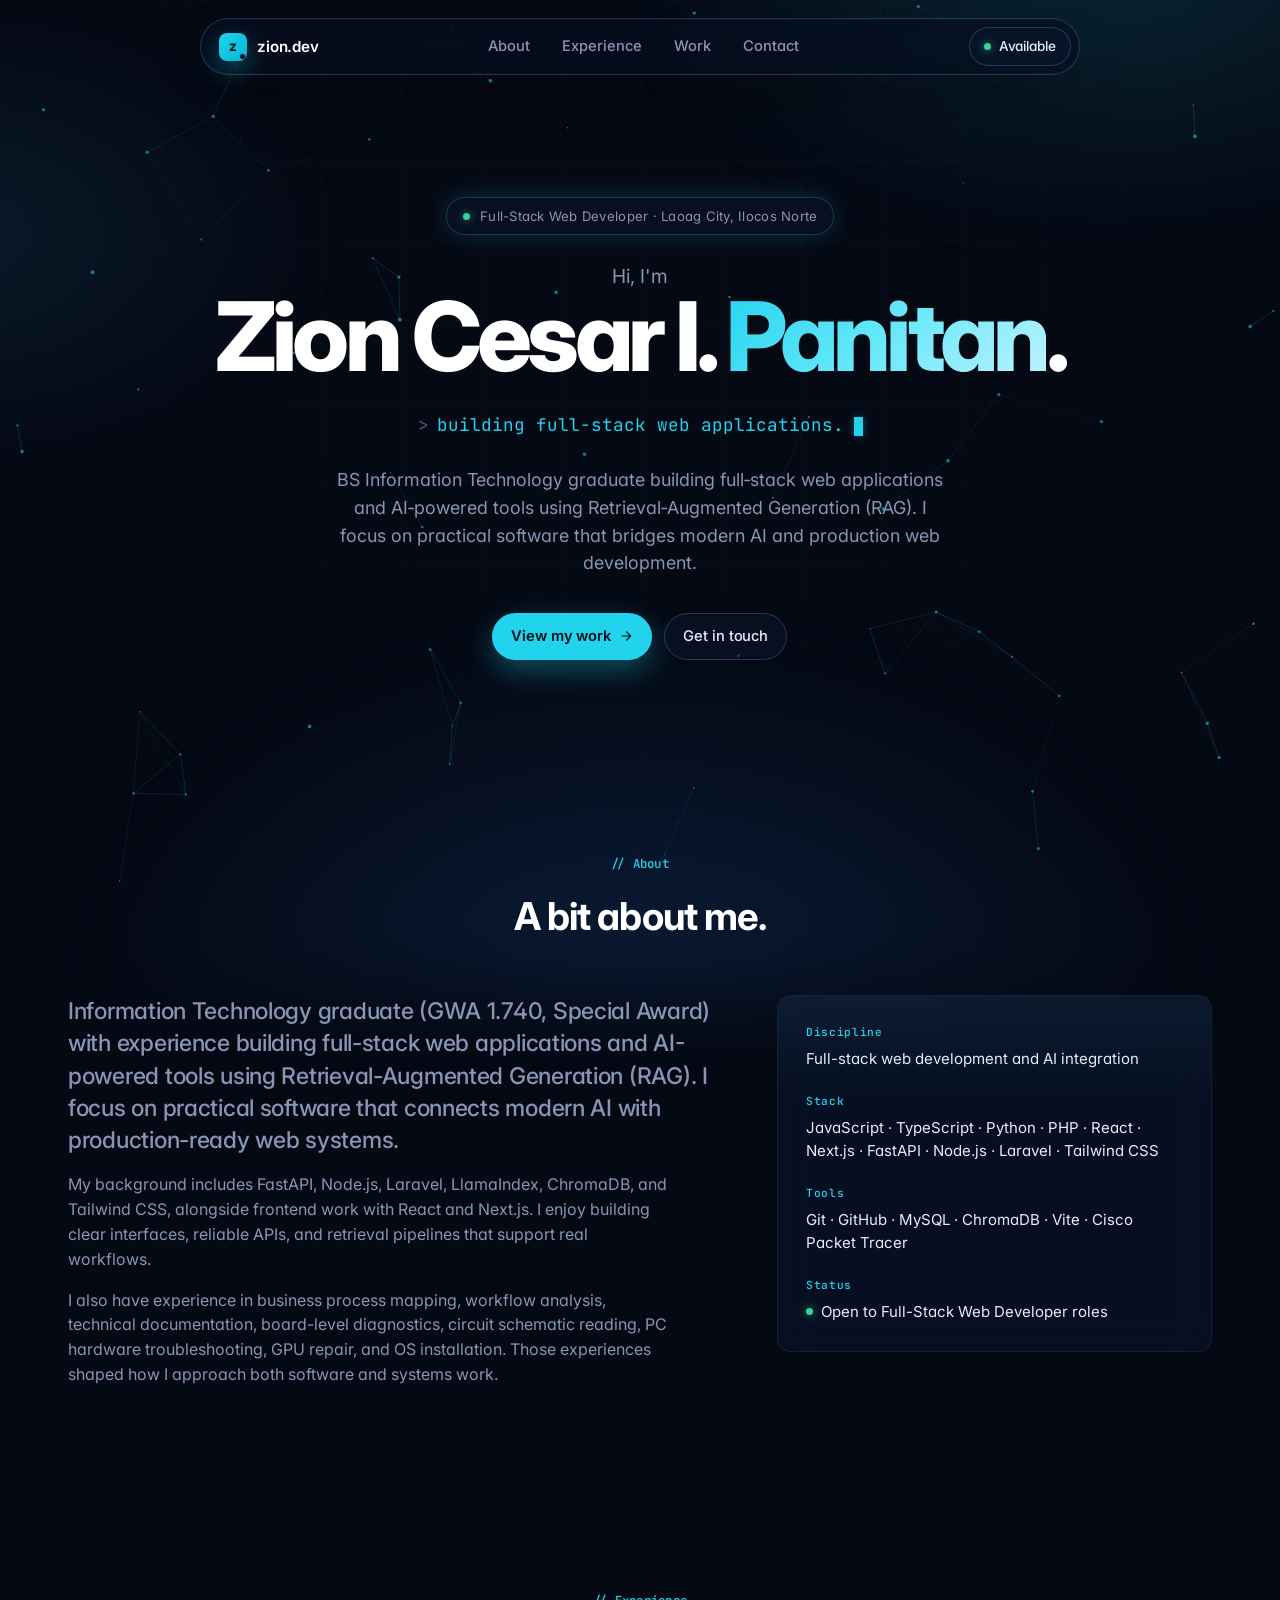
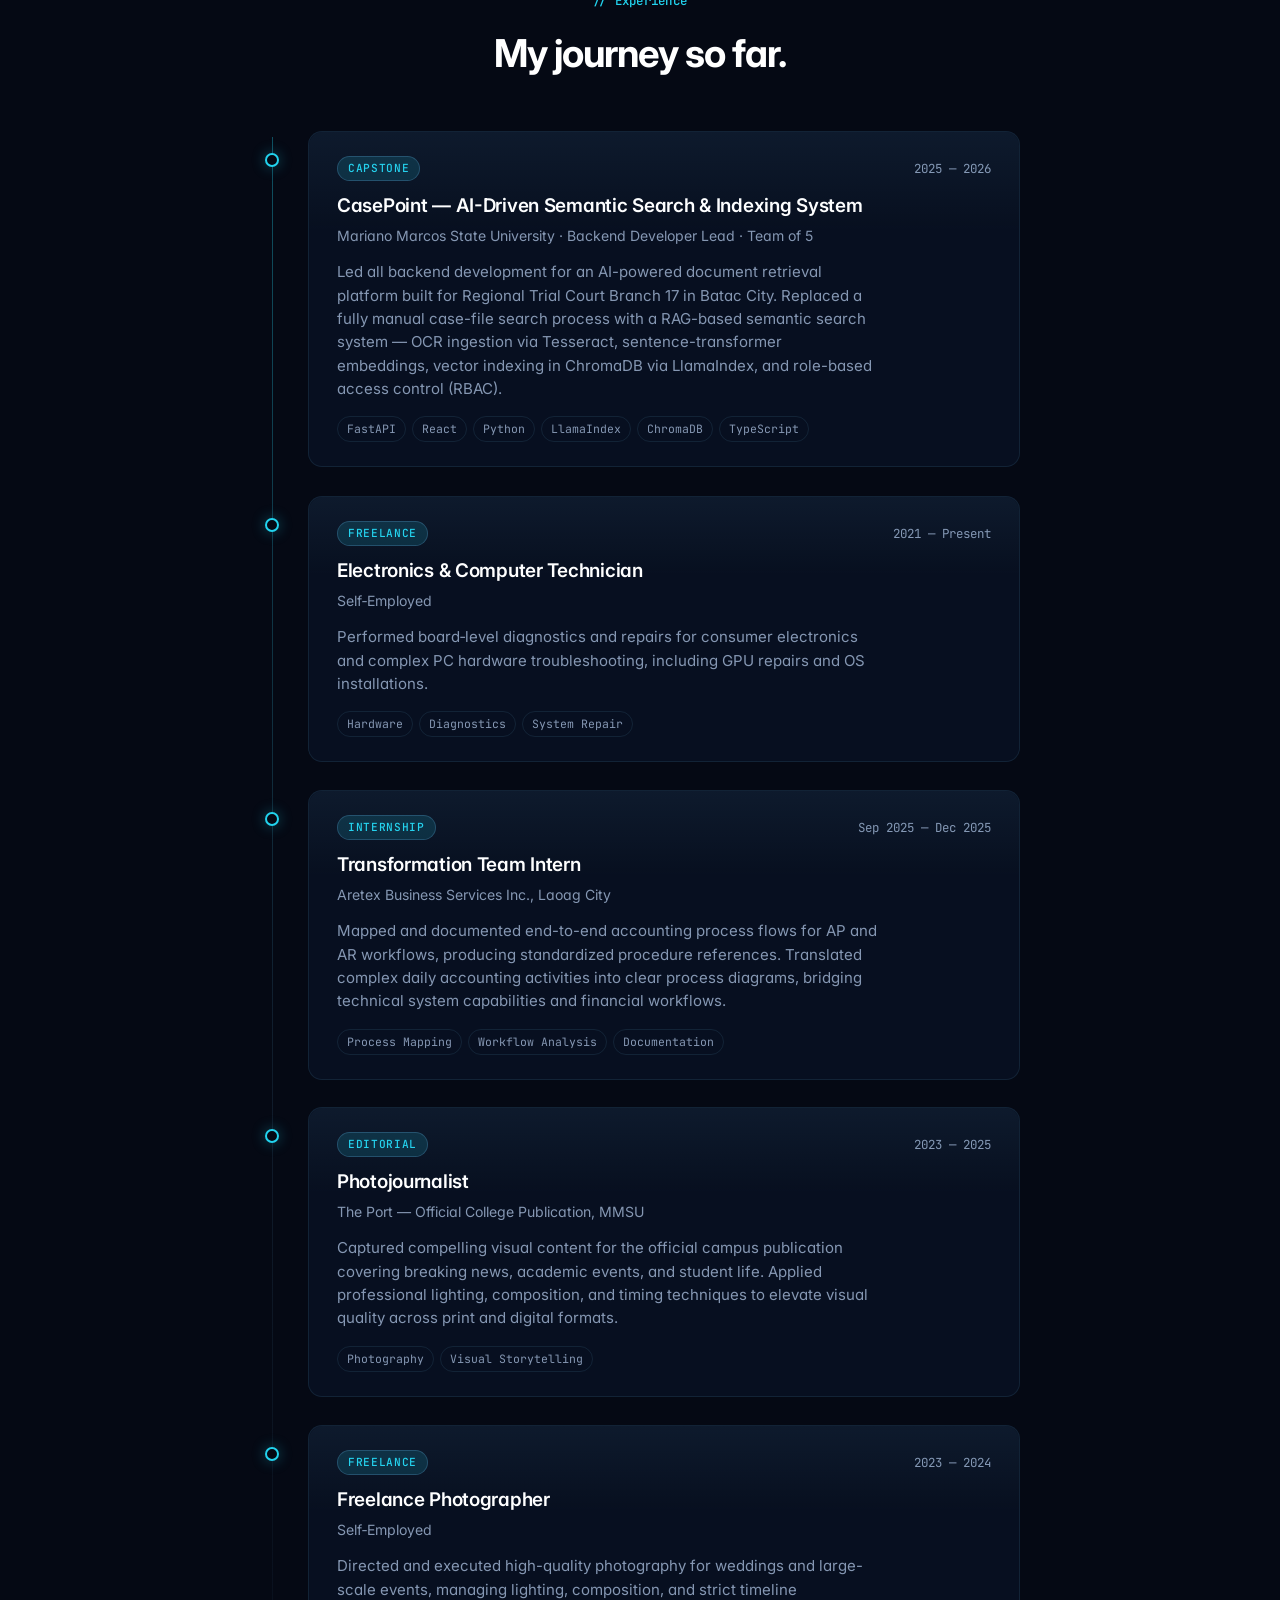
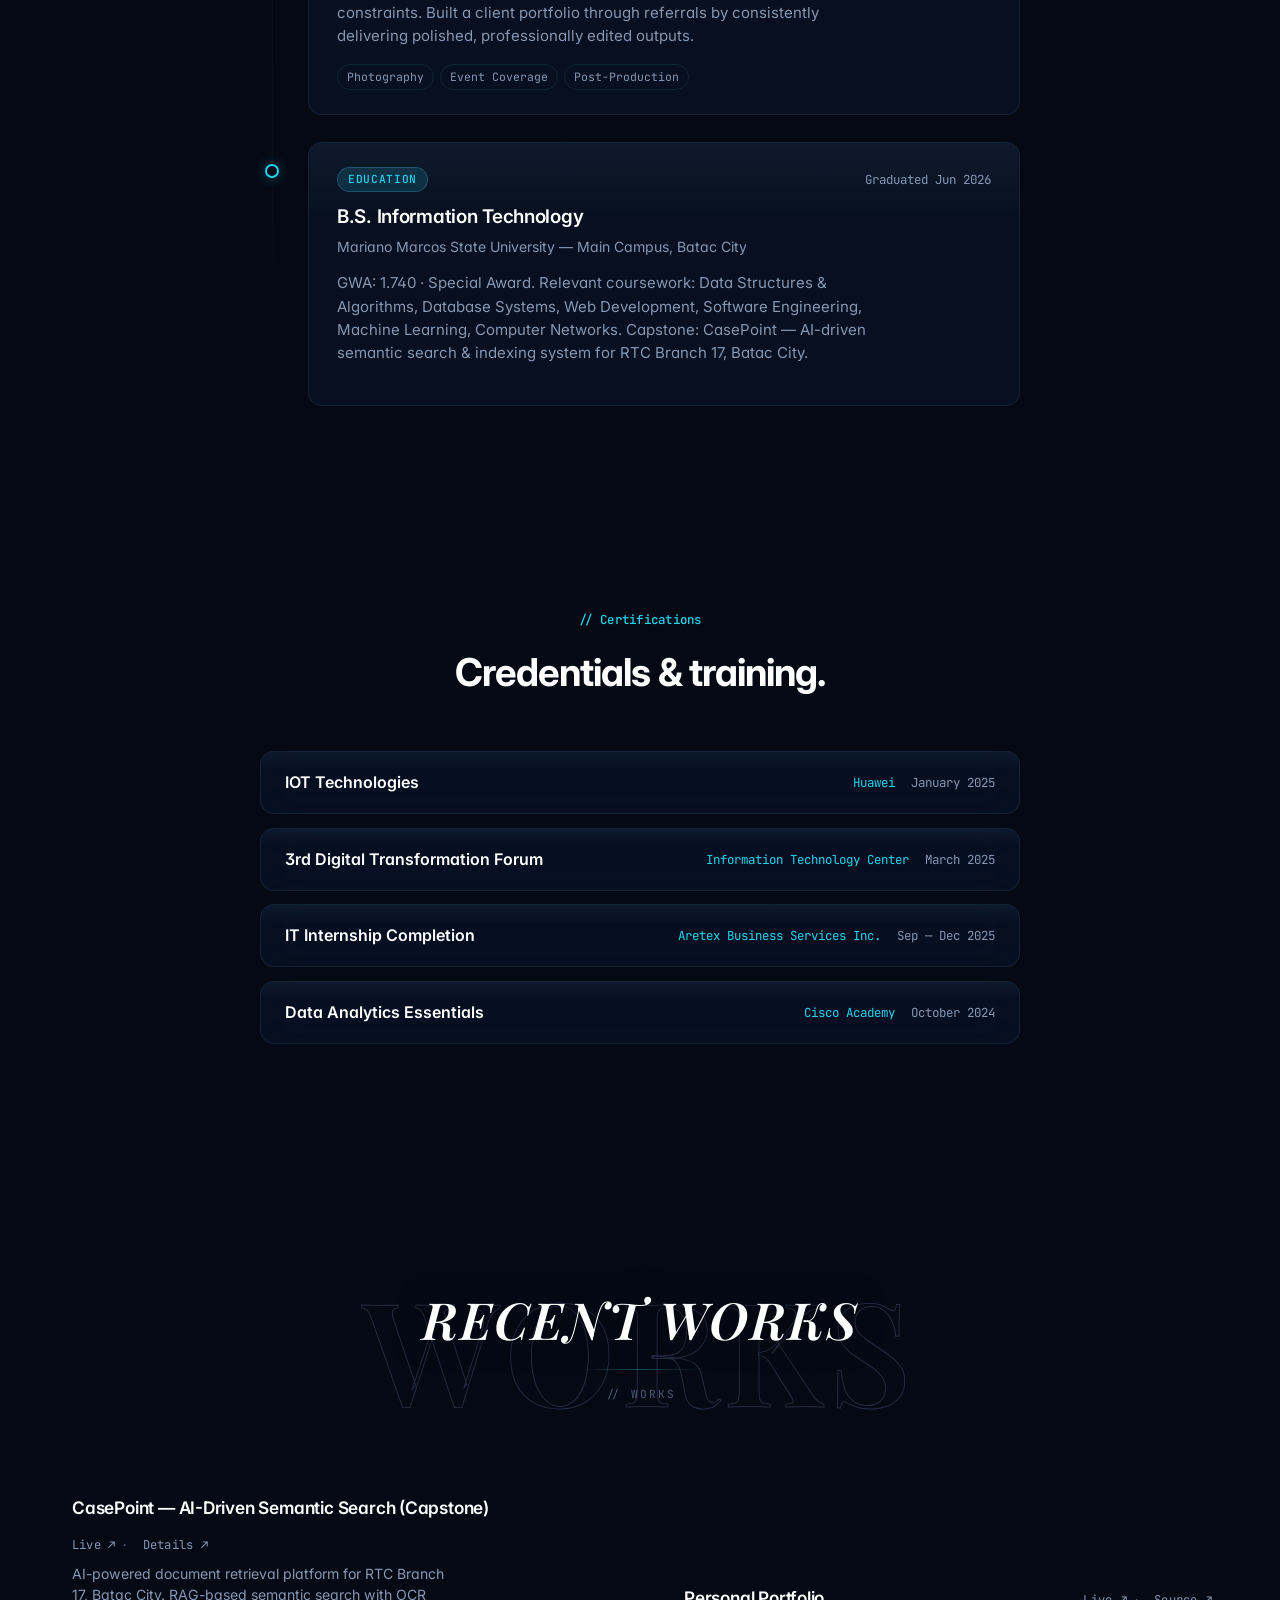
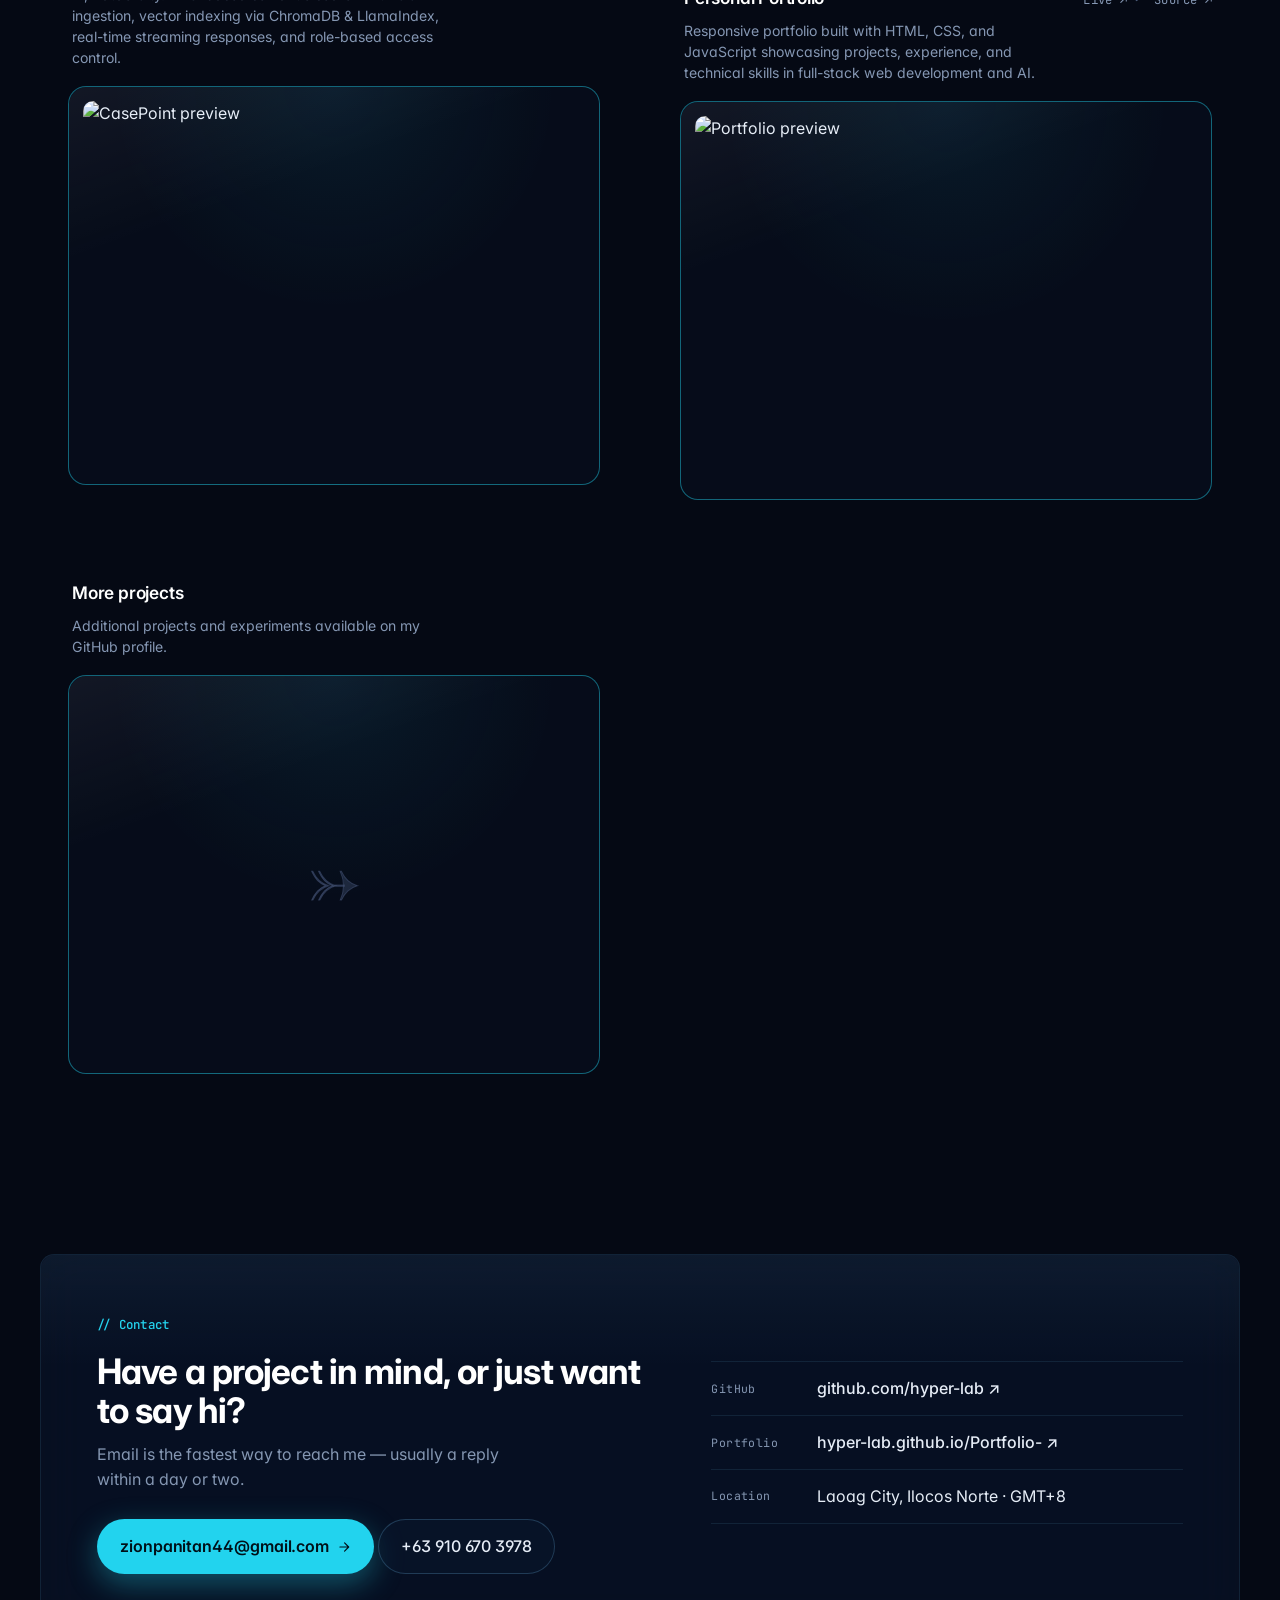
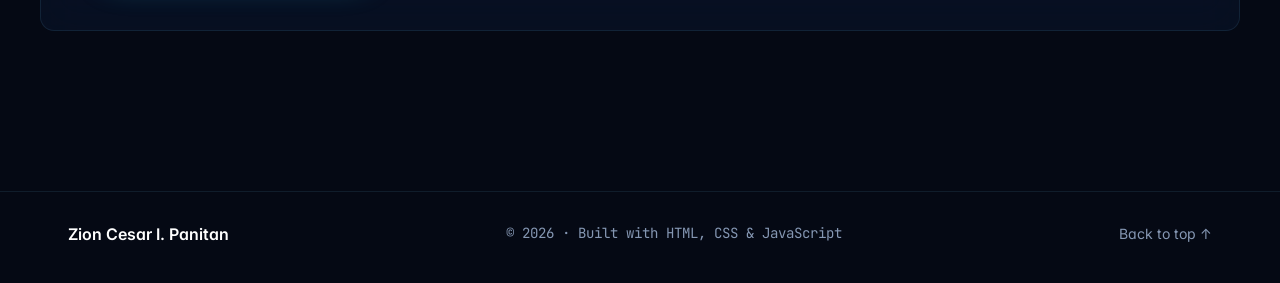
==== commit 8587d537: "Remove GWA from hero statement" ====
--- a/index.html
+++ b/index.html
@@ -75,7 +75,7 @@
         </p>
 
         <p class="hero-statement" data-reveal>
-          BS Information Technology graduate (GWA 1.740, Special Award) building full‑stack web applications and
+          BS Information Technology graduate building full‑stack web applications and
           AI‑powered tools using Retrieval‑Augmented Generation (RAG). I focus on practical software that bridges
           modern AI and production web development.
         </p>
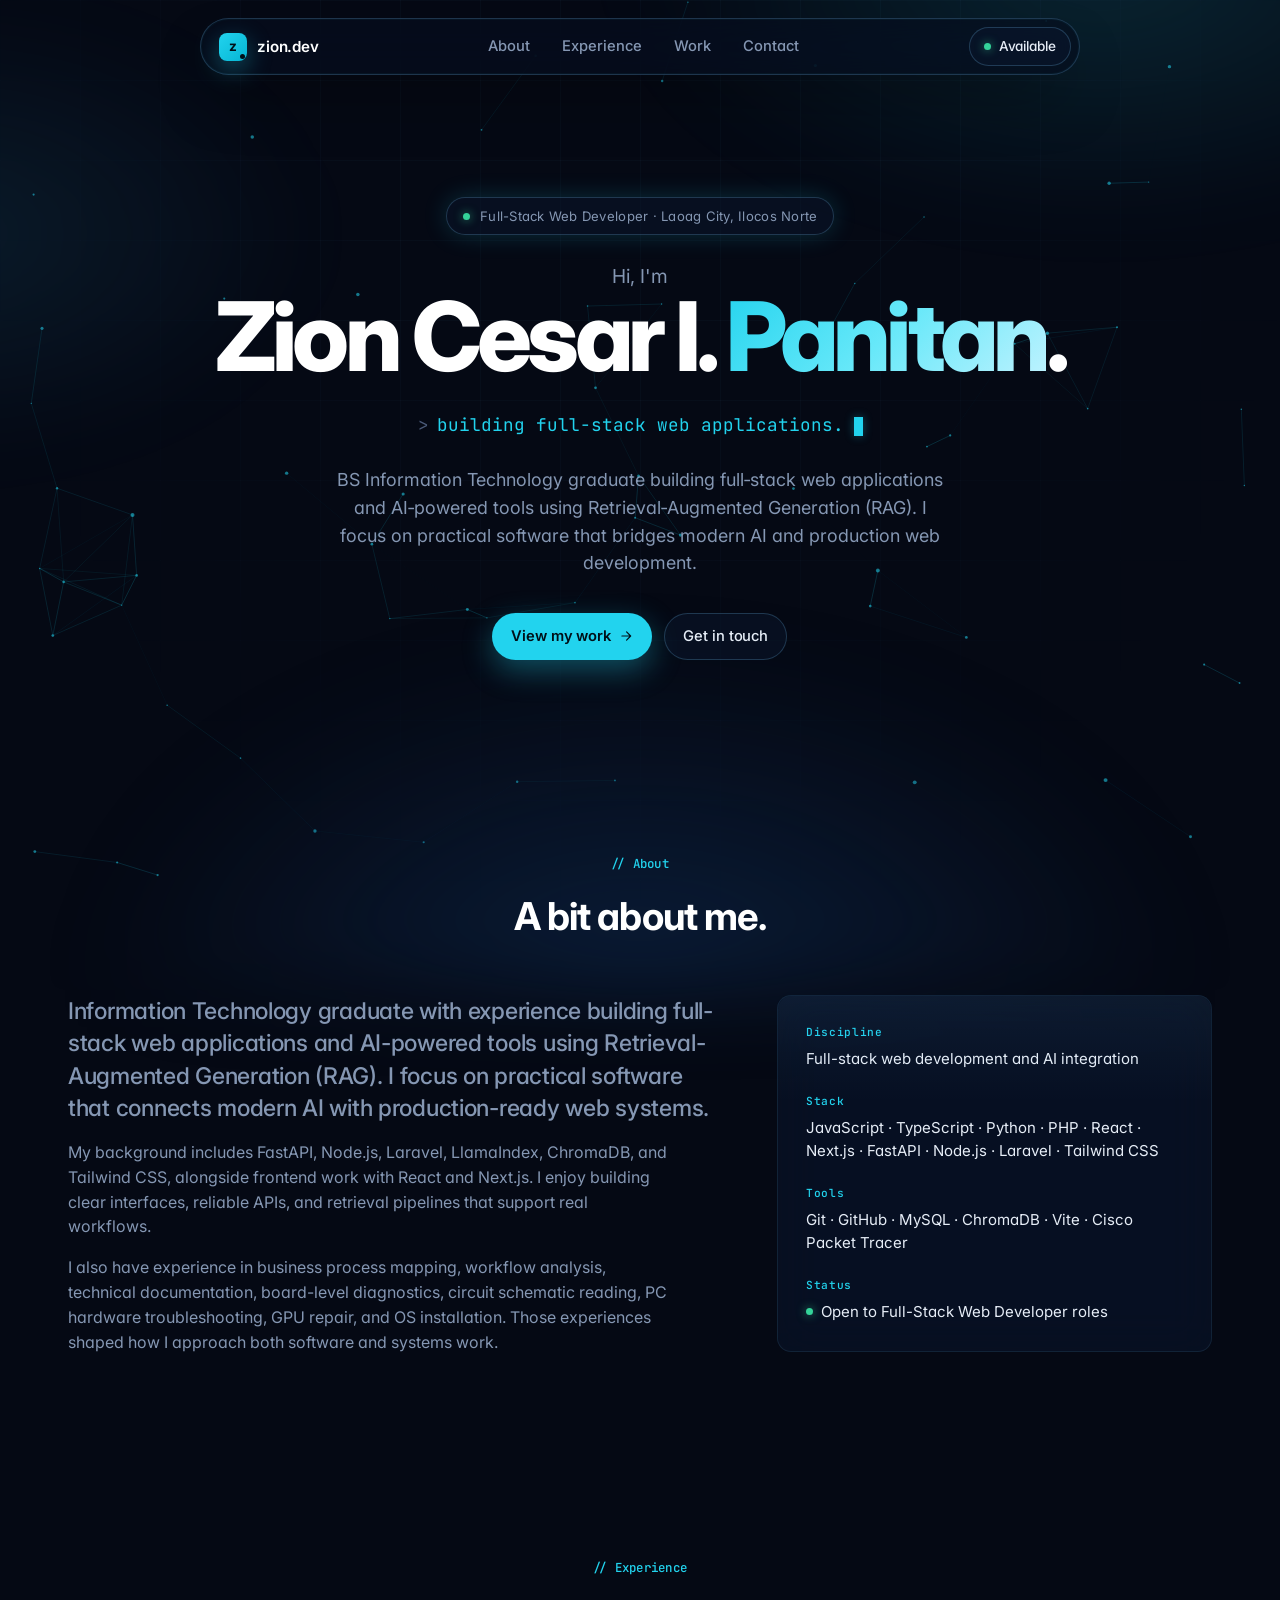
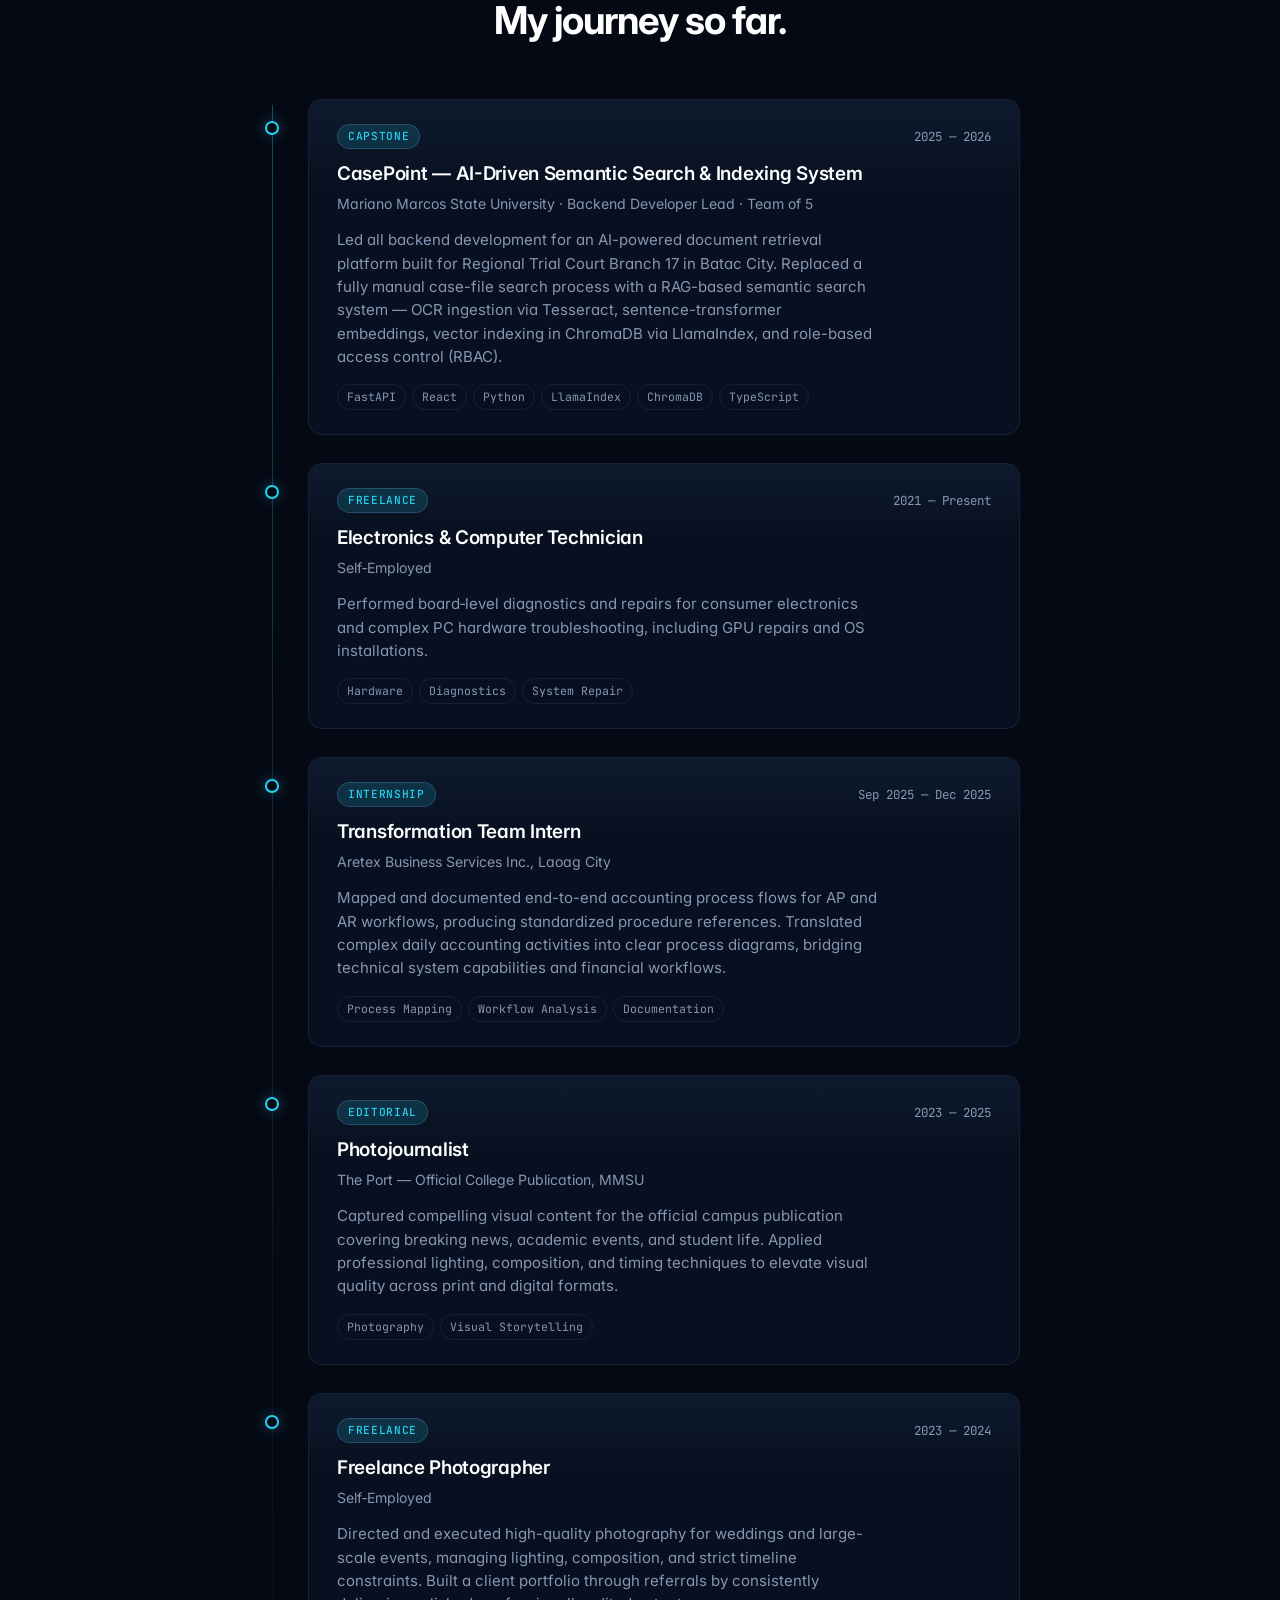
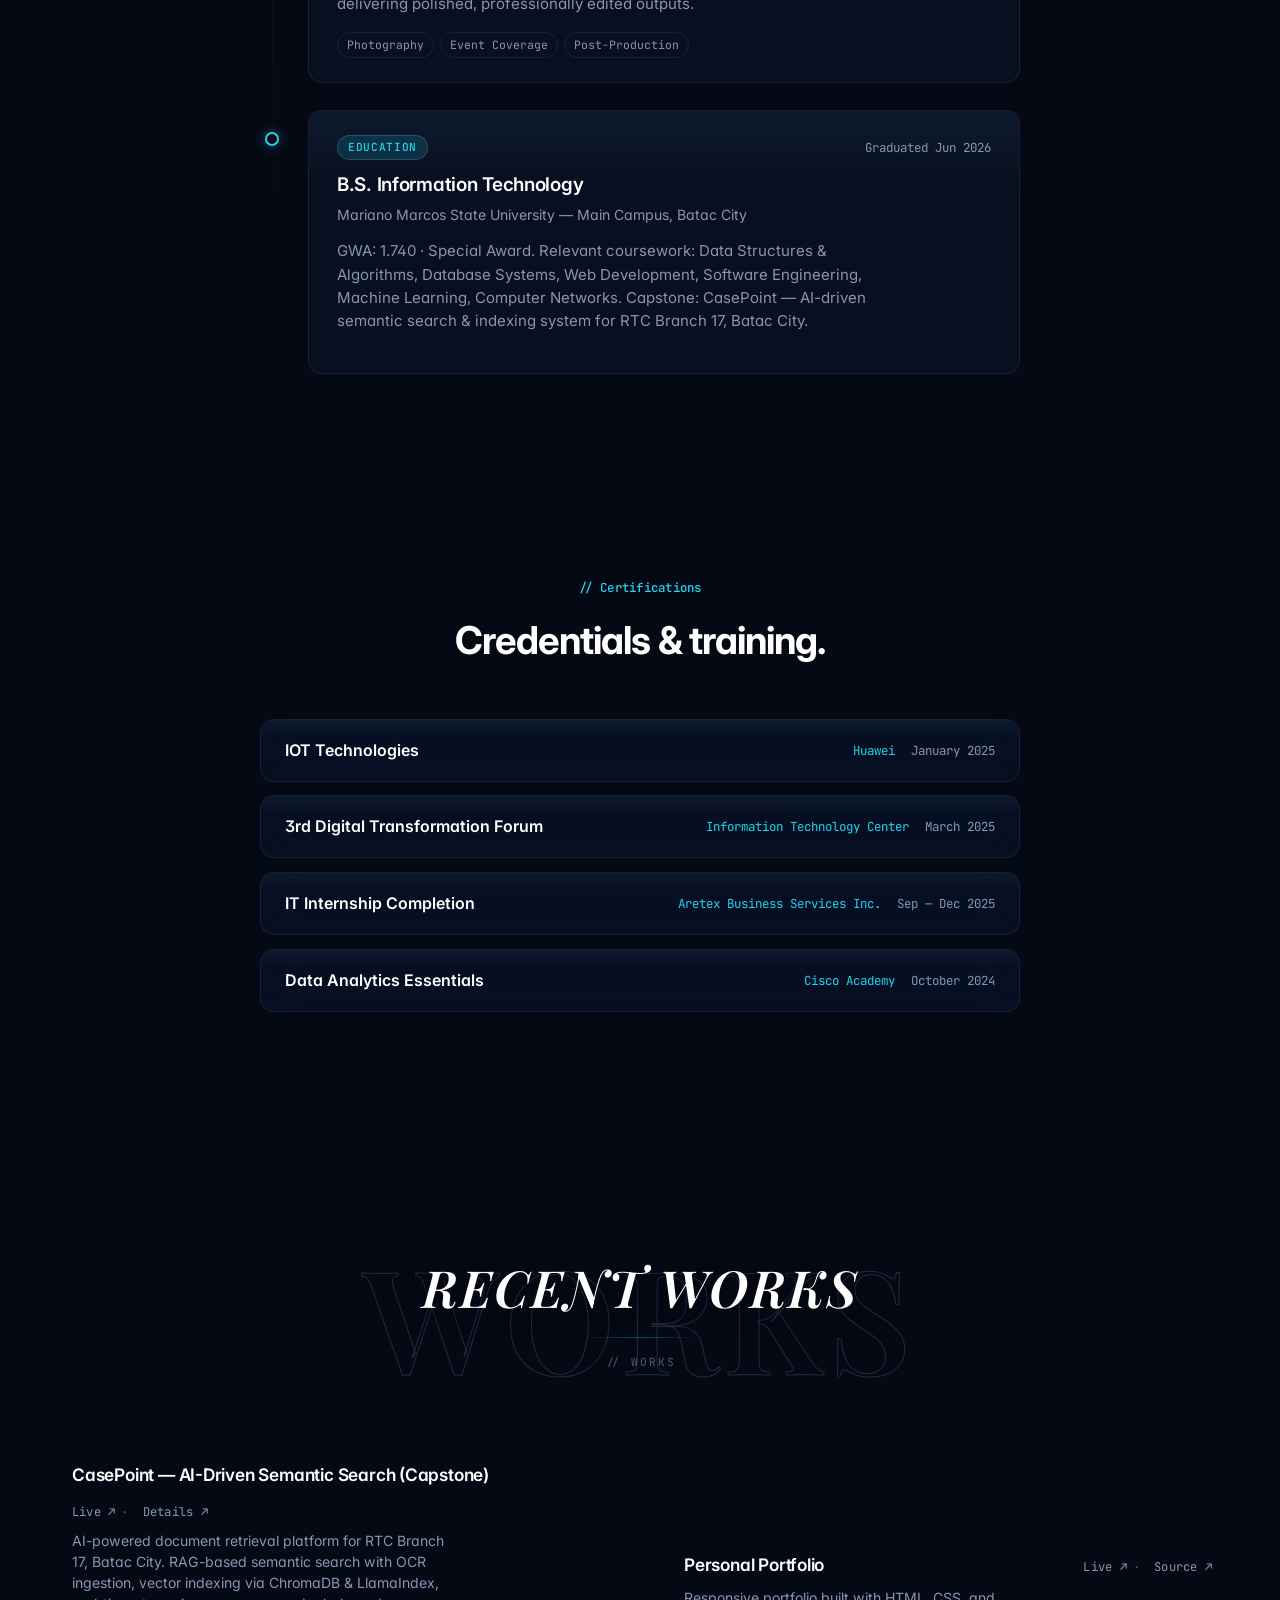
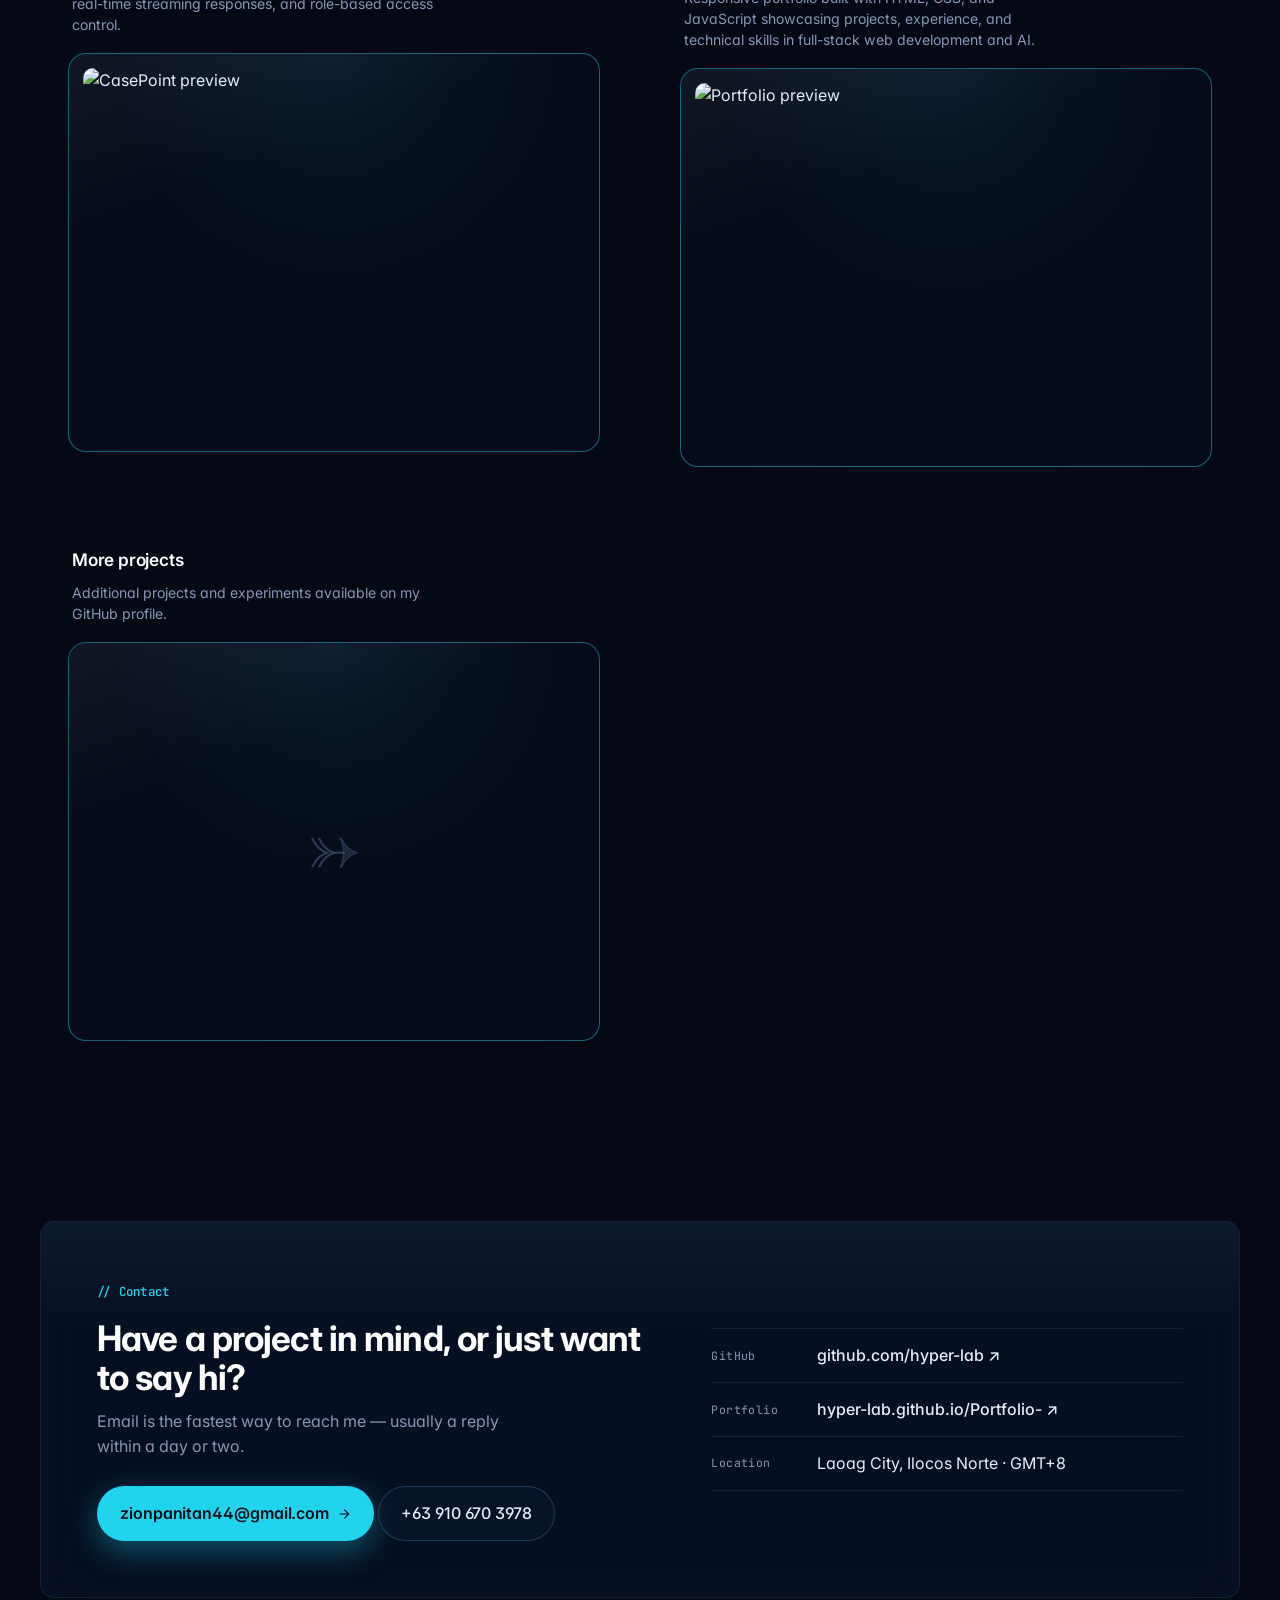
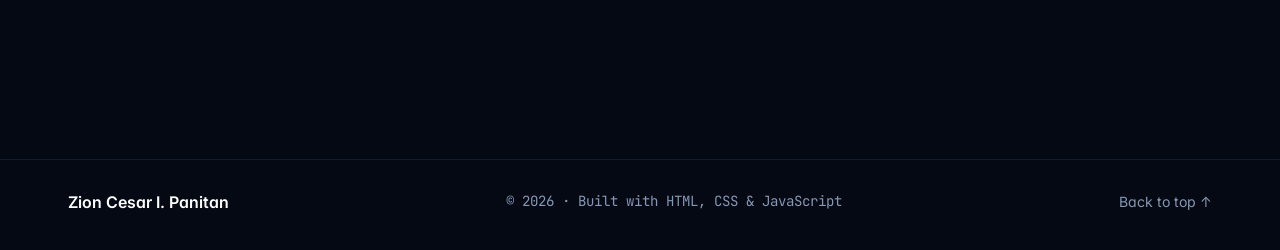
==== commit 806f98e5: "updated" ====
--- a/index.html
+++ b/index.html
@@ -105,7 +105,7 @@
         <div class="about-cols">
           <div class="about-bio" data-reveal>
             <p class="about-lead">
-              Information Technology graduate (GWA 1.740, Special Award) with experience building full-stack web
+              Information Technology graduate with experience building full-stack web
               applications and AI-powered tools using Retrieval-Augmented Generation (RAG). I focus on practical
               software that connects modern AI with production-ready web systems.
             </p>
@@ -128,7 +128,8 @@
             </div>
             <div class="aside-block">
               <h4>Stack</h4>
-              <p>JavaScript · TypeScript · Python · PHP · React · Next.js · FastAPI · Node.js · Laravel · Tailwind CSS</p>
+              <p>JavaScript · TypeScript · Python · PHP · React · Next.js · FastAPI · Node.js · Laravel · Tailwind CSS
+              </p>
             </div>
             <div class="aside-block">
               <h4>Tools</h4>
@@ -417,7 +418,7 @@
           </li>
         </ul>
       </div>
-      </section>
+    </section>
   </main>
 
   <footer class="site-footer">
